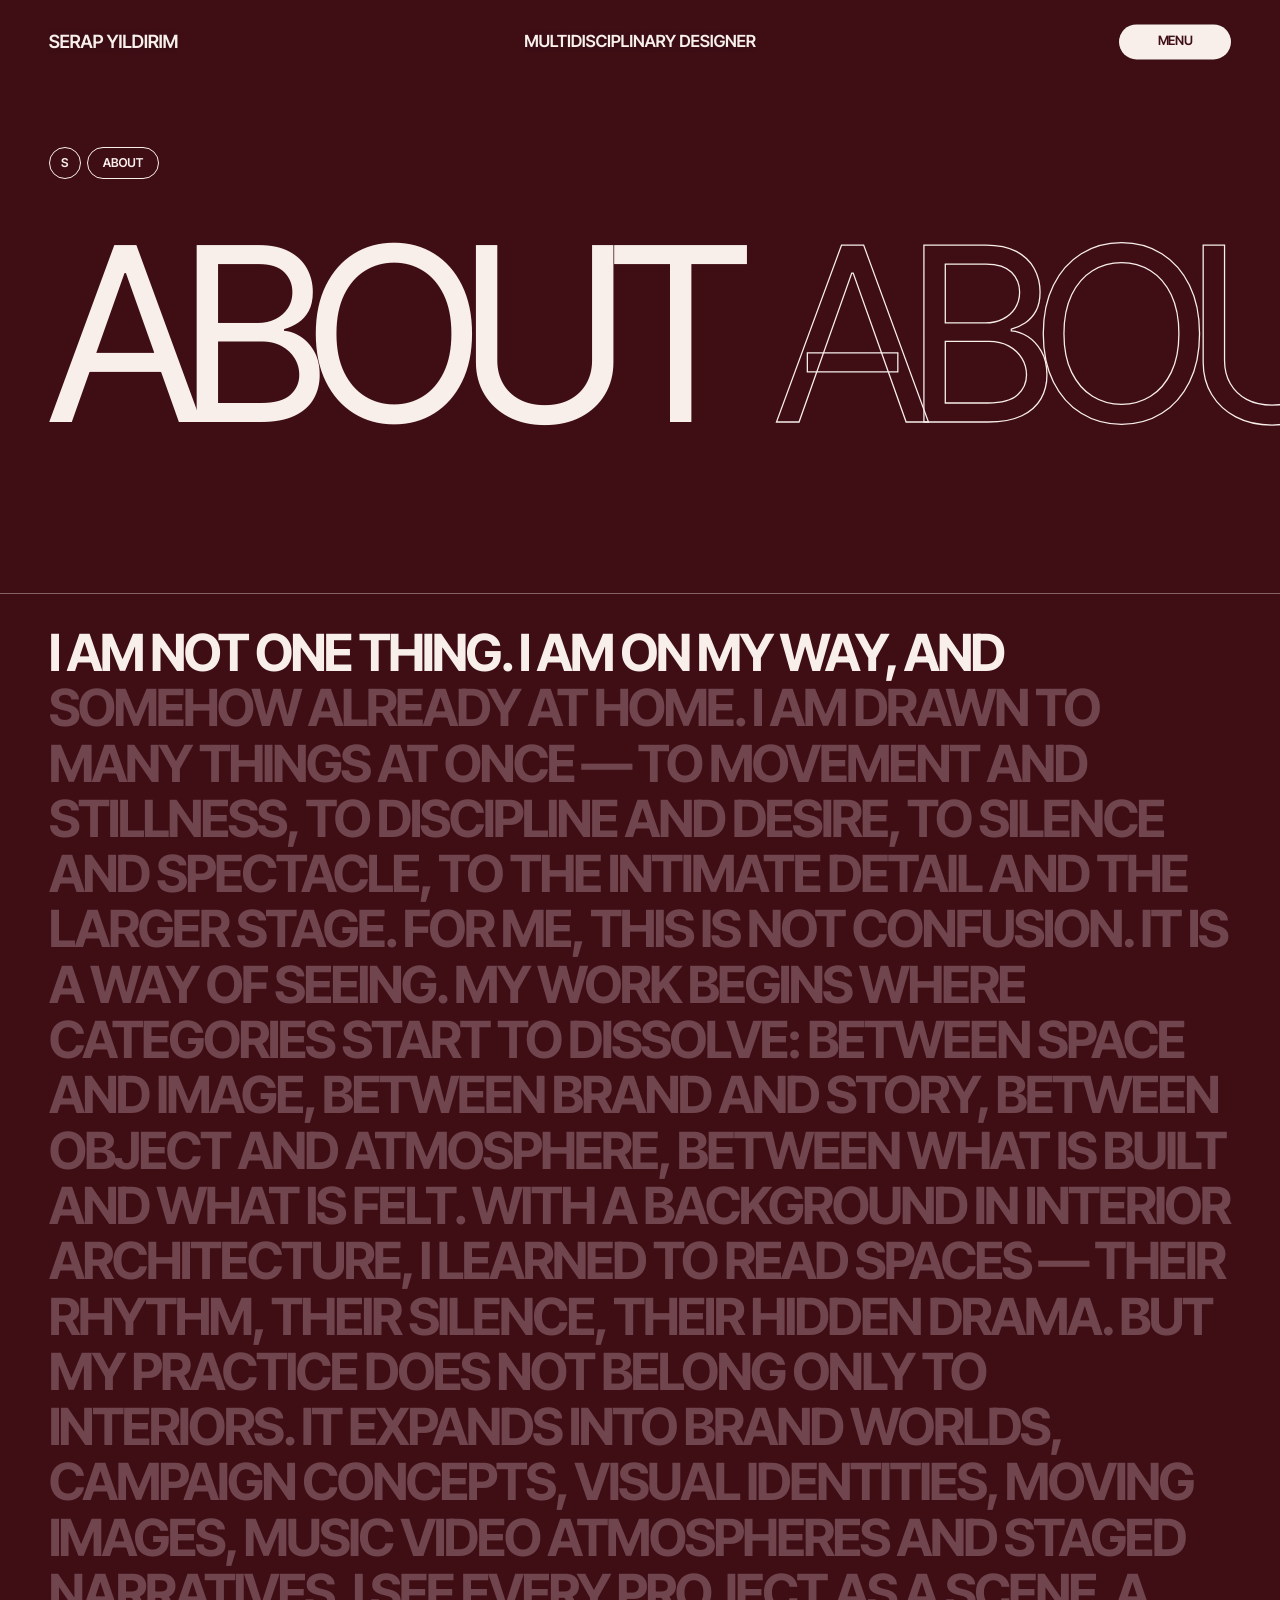
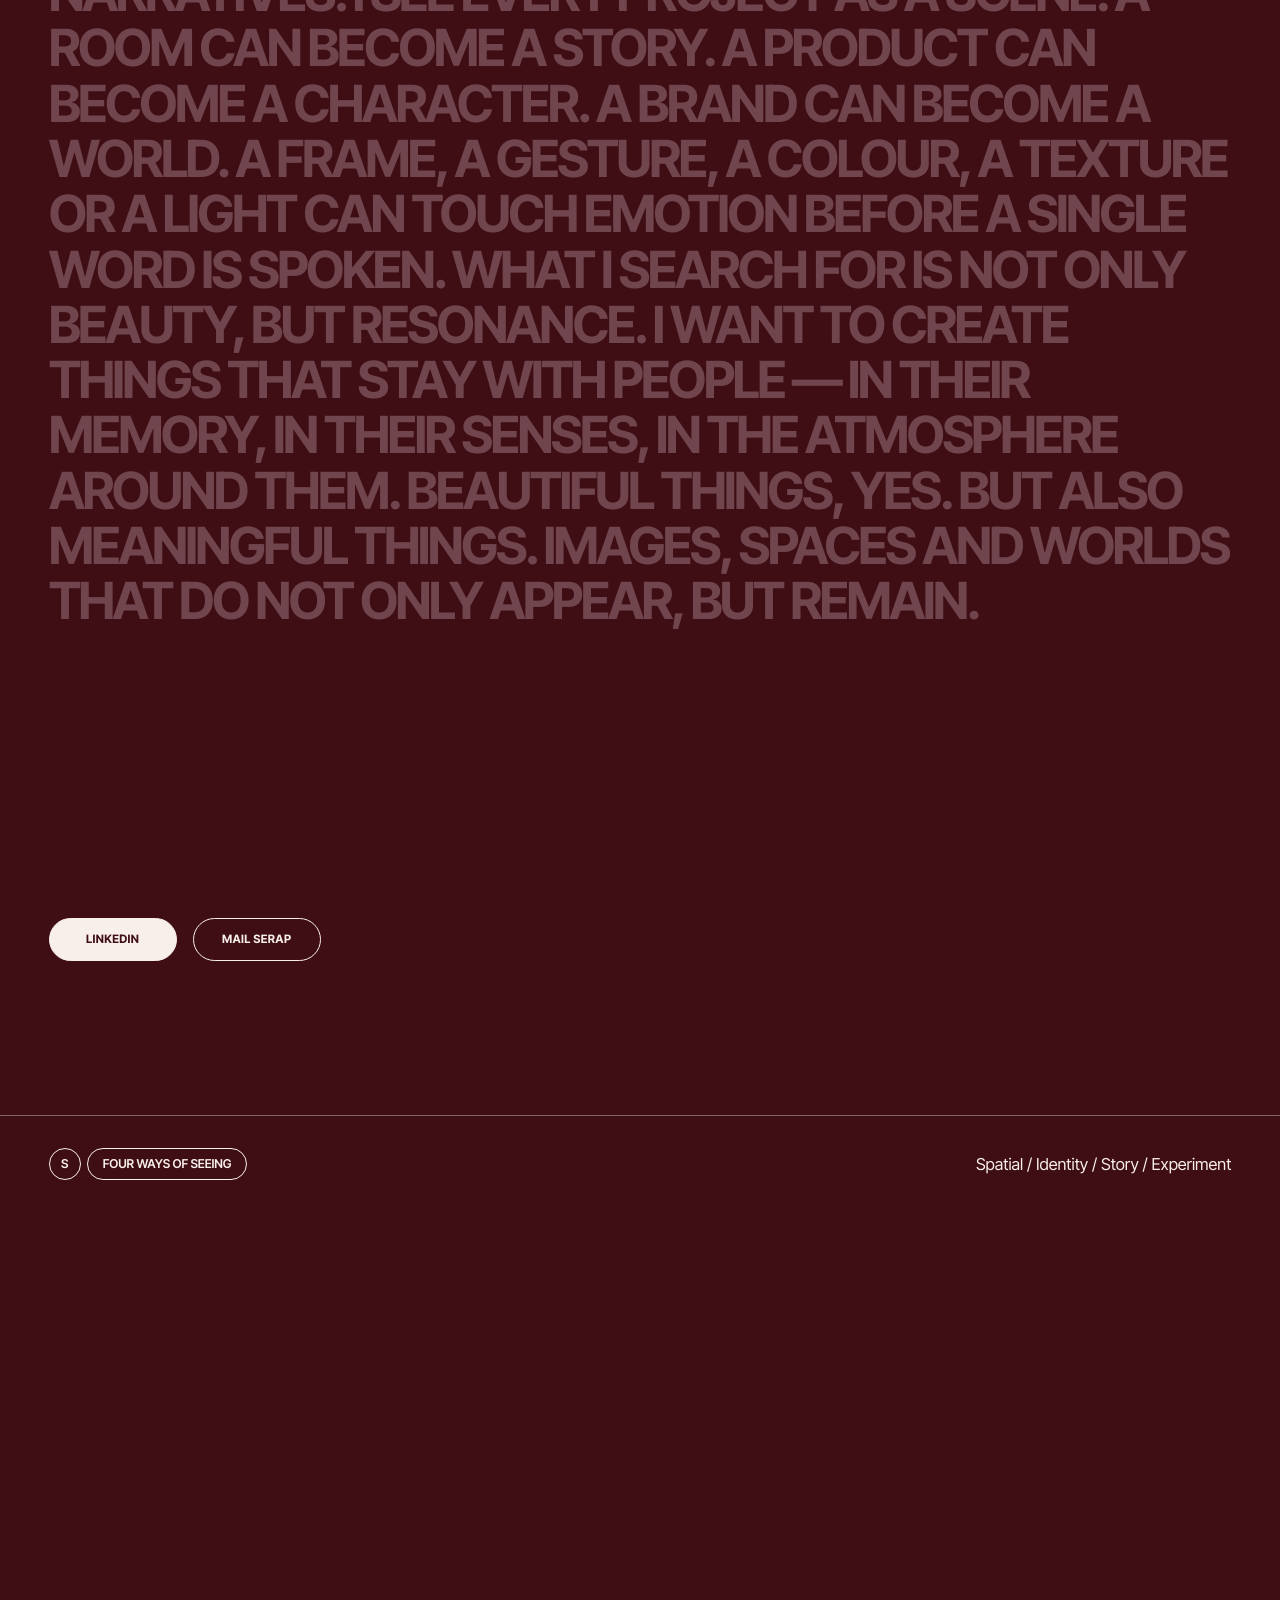
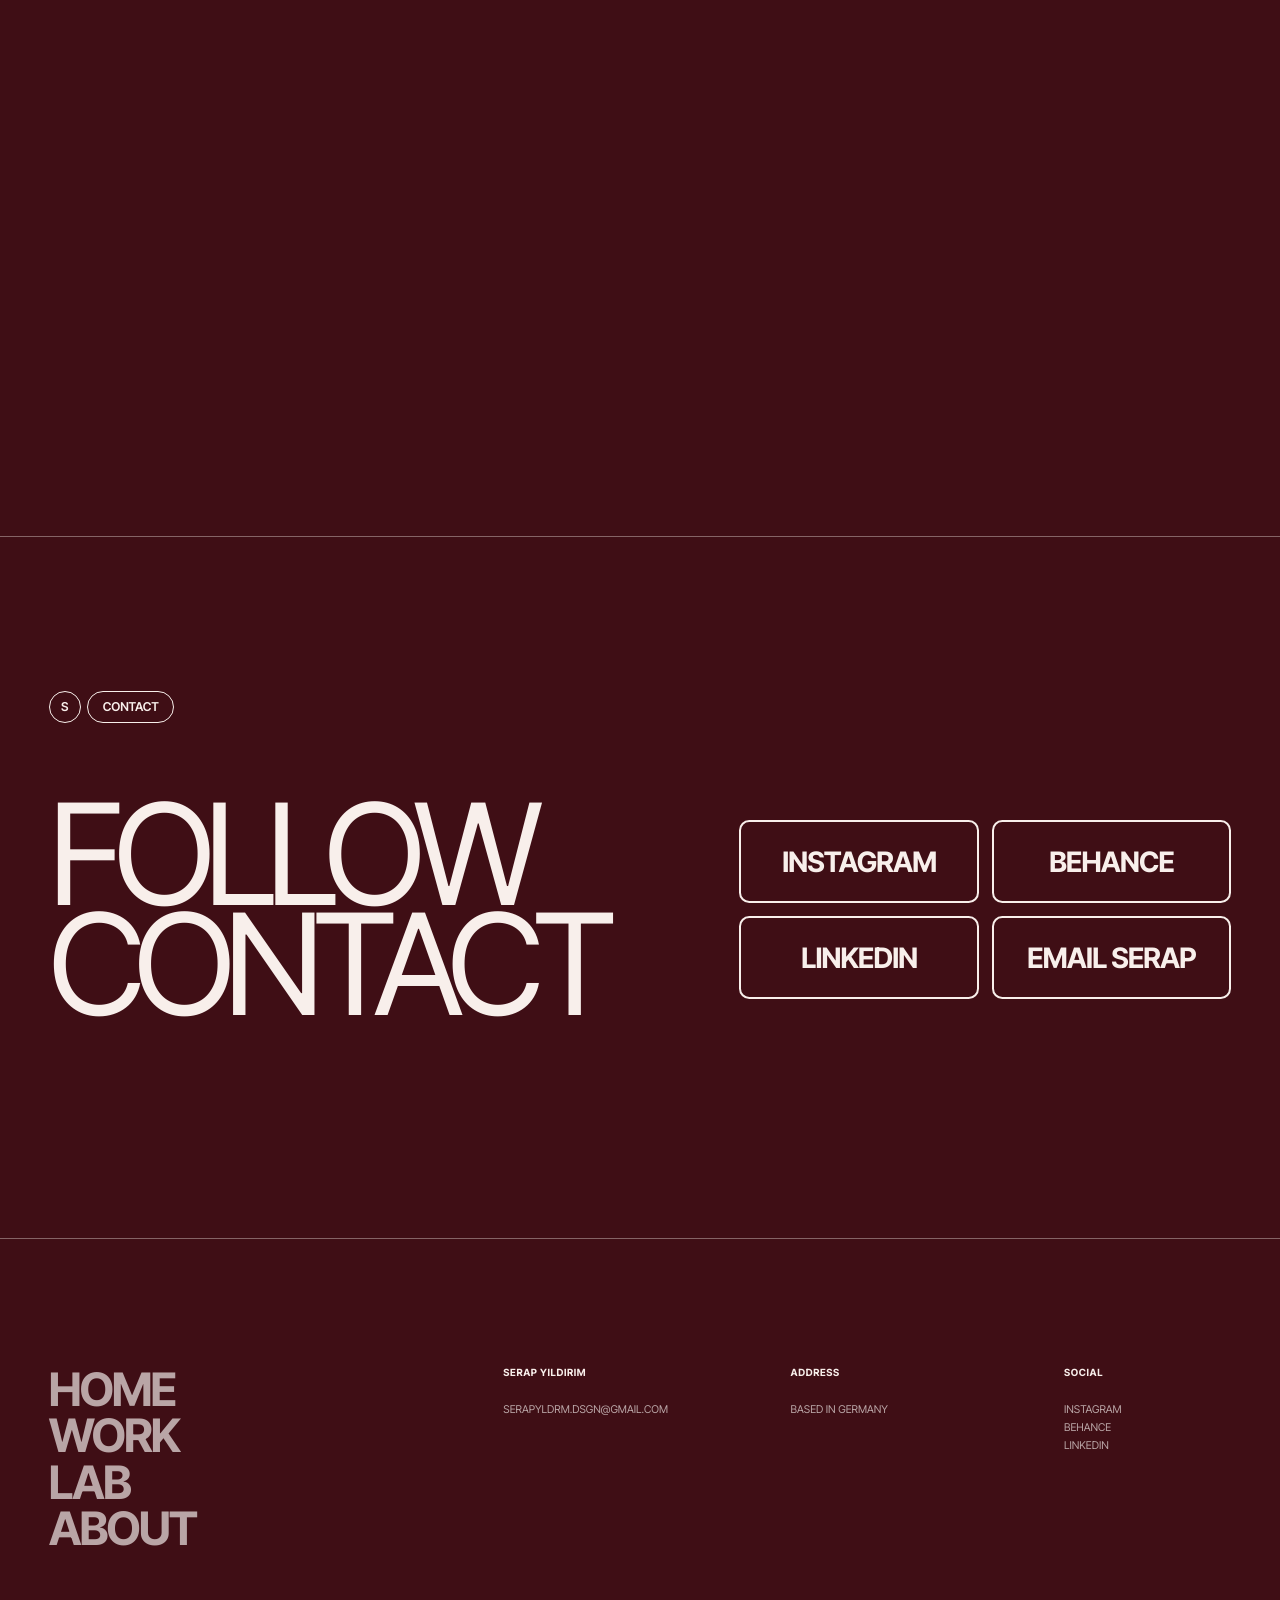
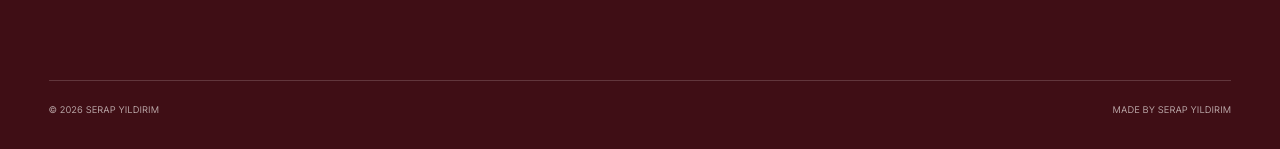
==== about.html @ a611c3fc "Publish the portfolio with the compressed media the live site serves." ====
<!doctype html>
<html lang="en">
<head>
  <meta charset="utf-8">
  <meta name="viewport" content="width=device-width, initial-scale=1">
  <meta name="description" content="About Serap Yıldırım — Multidisciplinary Designer.">
  <title>About — Serap Yıldırım</title>
  <link rel="preload" as="image" href="assets/web/lg/avatar/persona-identity-builder.webp">
  <link rel="icon" href="assets/favicon.svg" type="image/svg+xml">
  <link rel="stylesheet" href="css/style.css">
</head>
<body data-page="about">
  <div id="site-header"></div>
  <div id="site-menu"></div>
  <div id="site-cursor"></div>
  <div class="page-transition" id="page-transition" aria-hidden="true"></div>

  <main>
    <header class="page-hero page-hero--about">
      <span class="section-badge"><span class="section-badge__mark">S</span><span>About</span></span>
      <h1 class="page-hero__repeat" aria-label="About">
        <span>About</span><span class="type-outline">About</span><span>About</span>
      </h1>
    </header>

    <section class="about-manifesto section-pad">
      <p class="about-manifesto__text" id="extended-about"></p>
      <div class="about-signature" id="about-signature" role="img" aria-label="Signature of Serap Yıldırım">
        <span class="about-signature__ink"></span>
      </div>
      <div class="about-actions">
        <a class="pill-button pill-button--light" href="https://www.linkedin.com/in/serap-y%C4%B1ld%C4%B1r%C4%B1m-4709288a/" target="_blank" rel="noopener noreferrer">LinkedIn</a>
        <a class="pill-button" href="mailto:serapyldrm.dsgn@gmail.com">Mail Serap</a>
      </div>
    </section>

    <section class="avatar-collage section-pad" id="avatar-grid" aria-label="Serap's creative personas">
      <div class="section-topline">
        <span class="section-badge"><span class="section-badge__mark">S</span><span>Four Ways of Seeing</span></span>
        <span>Spatial / Identity / Story / Experiment</span>
      </div>
      <div class="avatar-collage__stage" id="avatar-collage"></div>
    </section>

    <section class="about-social-contact section-pad reveal-section" aria-labelledby="about-contact-title">
      <div class="section-topline">
        <span class="section-badge"><span class="section-badge__mark">S</span><span>Contact</span></span>
      </div>
      <div class="contact-composition">
        <h2 id="about-contact-title"><span>Follow</span><span>Contact</span></h2>
        <nav class="contact-links" aria-label="Serap Yıldırım social and contact links">
          <a href="https://www.instagram.com/serapyildiriminteriors?igsh=MTVwNHU1c2MxNThtdg==" target="_blank" rel="noopener noreferrer">Instagram</a>
          <a href="https://www.behance.net/serapyldrmfc6f" target="_blank" rel="noopener noreferrer">Behance</a>
          <a href="https://www.linkedin.com/in/serap-y%C4%B1ld%C4%B1r%C4%B1m-4709288a/" target="_blank" rel="noopener noreferrer">LinkedIn</a>
          <a href="mailto:serapyldrm.dsgn@gmail.com">Email Serap</a>
        </nav>
      </div>
    </section>
  </main>

  <div id="site-footer"></div>

  <script src="js/data.js"></script>
  <script src="js/app.js"></script>
</body>
</html>
---- css/style.css ----
@font-face {
  font-family: "Inter Tight";
  src: url("../assets/fonts/InterTight-Regular.ttf") format("truetype");
  font-style: normal;
  font-weight: 400;
  font-display: swap;
}

@font-face {
  font-family: "Inter Tight";
  src: url("../assets/fonts/InterTight-Medium.ttf") format("truetype");
  font-style: normal;
  font-weight: 500;
  font-display: swap;
}

@font-face {
  font-family: "Inter Tight";
  src: url("../assets/fonts/InterTight-SemiBold.ttf") format("truetype");
  font-style: normal;
  font-weight: 600;
  font-display: swap;
}

@font-face {
  font-family: "Inter Tight";
  src: url("../assets/fonts/InterTight-Bold.ttf") format("truetype");
  font-style: normal;
  font-weight: 700;
  font-display: swap;
}

@font-face {
  font-family: "Casko Luxury Demo";
  src: url("../assets/Geçiş ekranı Fonts/CaskoLuxuryDemoRegular-Wp5lE.otf") format("opentype");
  font-style: normal;
  font-weight: 400;
  font-display: block;
}

@font-face {
  font-family: "Divulga Regular";
  src:
    local("Divulga Regular"),
    local("R41 Divulga Regular"),
    local("R41 Divulga");
  font-style: normal;
  font-weight: 400;
  font-display: block;
}

:root {
  --black: #3f0e15;
  --black-soft: #29080e;
  --white: #f8efeb;
  --grey: #b9a5a6;
  --grey-dark: #71454d;
  --line: rgba(248, 239, 235, 0.34);
  --line-soft: rgba(248, 239, 235, 0.18);
  --divider: rgba(248, 239, 235, 0.38);
  --accent: #df907c;
  --pad: clamp(1rem, 3.8vw, 4.5rem);
  --header-h: clamp(4rem, 6.5vw, 6rem);
  --section-space: clamp(6rem, 12vw, 12rem);
  --radius: clamp(0.45rem, 0.8vw, 0.85rem);
  --ease-out: cubic-bezier(0.16, 1, 0.3, 1);
  --ease-cine: cubic-bezier(0.76, 0, 0.24, 1);
  --font: "Inter Tight", "Helvetica Neue", "Arial Nova", Arial, sans-serif;
  --font-fairy: "Casko Luxury Demo", "Palatino Linotype", Palatino, "Times New Roman", serif;
}

*,
*::before,
*::after {
  box-sizing: border-box;
}

html {
  overflow-x: clip;
  background: var(--black);
  scroll-behavior: smooth;
  scrollbar-width: none;
}

body {
  width: 100%;
  min-width: 320px;
  margin: 0;
  overflow-x: clip;
  background: var(--black);
  color: var(--white);
  font-family: var(--font);
  font-size: clamp(0.95rem, 0.85rem + 0.22vw, 1.2rem);
  line-height: 1.35;
  -webkit-font-smoothing: antialiased;
  text-rendering: geometricPrecision;
  scrollbar-width: none;
}

html::-webkit-scrollbar,
body::-webkit-scrollbar {
  width: 0;
  height: 0;
}

body.menu-open,
body.is-transitioning {
  overflow: hidden;
}

body[data-page="lab"] main {
  overflow: visible;
}

@media (pointer: fine) and (min-width: 801px) {
  body,
  a,
  button {
    cursor: none;
  }
}

::selection {
  background: var(--white);
  color: var(--black);
}

a {
  color: inherit;
  text-decoration: none;
}

button,
input,
textarea,
select {
  color: inherit;
  font: inherit;
}

button {
  border: 0;
}

img,
video {
  display: block;
  max-width: 100%;
}

figure,
h1,
h2,
h3,
p {
  margin: 0;
}

ul {
  margin: 0;
  padding: 0;
  list-style: none;
}

.section-pad {
  padding: var(--section-space) var(--pad);
}

main > header,
main > section {
  border-bottom: 1px solid var(--divider);
}

.type-outline {
  color: transparent;
  -webkit-text-stroke: clamp(1.2px, 0.1vw, 2px) var(--white);
}

.site-header {
  position: fixed;
  top: 0;
  left: 0;
  right: 0;
  z-index: 500;
  height: var(--header-h);
  color: var(--white);
  pointer-events: none;
  text-shadow: 0 1px 0.7rem rgba(0, 0, 0, 0.28);
}

.site-header__name,
.site-header__role,
.menu-toggle {
  position: absolute;
  top: 50%;
  transform: translateY(-50%);
  pointer-events: auto;
}

.site-header__name {
  left: var(--pad);
  overflow: hidden;
  font-size: clamp(0.9rem, 0.7rem + 0.55vw, 1.55rem);
  font-weight: 600;
  letter-spacing: -0.02em;
  text-transform: uppercase;
}

.site-header__name span,
.site-header__role span {
  display: inline-block;
  transform: translateY(120%);
  transition: transform 0.9s var(--ease-out);
}

body.is-ready.is-curtain-open .site-header__name span,
body.is-ready.is-curtain-open .site-header__role span {
  transform: translateY(0);
}

.site-header__role {
  left: 50%;
  overflow: hidden;
  transform: translate(-50%, -50%);
  font-size: clamp(0.86rem, 0.66rem + 0.48vw, 1.42rem);
  font-weight: 600;
  letter-spacing: -0.015em;
  text-transform: uppercase;
  white-space: nowrap;
}

.menu-toggle {
  right: var(--pad);
  min-width: 7rem;
  min-height: 2.2rem;
  padding: 0.4rem 1.35rem;
  border-radius: 999px;
  background: var(--white);
  color: var(--black);
  font-size: clamp(0.74rem, 0.66rem + 0.18vw, 0.92rem);
  font-weight: 600;
  letter-spacing: -0.01em;
  line-height: 1;
  box-shadow: 0 0 0 1px rgba(5, 5, 5, 0.08);
  text-shadow: none;
  text-transform: uppercase;
  transition:
    color 0.25s ease,
    background 0.25s ease,
    transform 0.35s var(--ease-out);
}

.menu-toggle:hover {
  transform: translateY(-50%) scale(1.08);
}

.site-menu {
  position: fixed;
  inset: 0;
  z-index: 450;
  display: flex;
  align-items: center;
  justify-content: center;
  overflow: hidden;
  background: var(--black);
  opacity: 0;
  visibility: hidden;
  pointer-events: none;
  transform: translateY(-100%);
  transition:
    transform 0.8s var(--ease-cine),
    opacity 0.45s ease,
    visibility 0.8s;
}

body.menu-open .site-menu {
  opacity: 1;
  visibility: visible;
  pointer-events: auto;
  transform: translateY(0);
}

.site-menu__backdrop {
  position: absolute;
  inset: 0;
  overflow: hidden;
  opacity: 1;
}

.site-menu__backdrop video {
  position: absolute;
  inset: 0;
  width: 100%;
  height: 100%;
  object-fit: cover;
  filter: grayscale(1) contrast(1.18) brightness(0.72);
}

.site-menu__backdrop::after {
  position: absolute;
  inset: 0;
  background: rgba(0, 0, 0, 0.62);
  content: "";
  pointer-events: none;
}

.site-menu__nav {
  position: relative;
  z-index: 1;
  display: flex;
  flex-direction: column;
  align-items: center;
  width: 100%;
  padding: var(--pad);
}

.site-menu__link {
  position: relative;
  display: block;
  width: max-content;
  max-width: calc(100vw - var(--pad) * 2);
  overflow: visible;
  padding: 0.02em 0.08em;
  font-size: clamp(4.4rem, 13vw, 13rem);
  font-weight: 700;
  letter-spacing: -0.075em;
  line-height: 0.92;
  text-align: center;
  text-transform: uppercase;
  white-space: nowrap;
}

.site-menu__link-label {
  position: relative;
  z-index: 1;
  display: block;
  opacity: 0;
  transform: translateY(110%) scale(0.9);
  transition:
    opacity 0.5s ease,
    transform 1s var(--ease-out),
    color 0.25s ease;
}

body.menu-open .site-menu__link-label {
  opacity: 1;
  transform: translateY(0) scale(1);
}

body.menu-open .site-menu__link:nth-child(1) .site-menu__link-label { transition-delay: 0.12s; }
body.menu-open .site-menu__link:nth-child(2) .site-menu__link-label { transition-delay: 0.2s; }
body.menu-open .site-menu__link:nth-child(3) .site-menu__link-label { transition-delay: 0.28s; }
body.menu-open .site-menu__link:nth-child(4) .site-menu__link-label { transition-delay: 0.36s; }

body.menu-open .site-menu__link:hover .site-menu__link-label,
body.menu-open .site-menu__link:focus-visible .site-menu__link-label {
  transform: translateY(0) scale(1.08);
  transition-delay: 0s;
}

.site-menu__link:focus {
  outline: 0;
}

.site-menu__link.is-active .site-menu__word,
.site-menu__link:hover .site-menu__word,
.site-menu__link:focus-visible .site-menu__word {
  color: var(--white);
}

.site-menu__media-label {
  position: relative;
  display: inline-grid;
  overflow: visible;
  place-items: center;
}

.site-menu__word-video {
  position: absolute;
  inset: 0;
  z-index: 1;
  display: none;
  width: 100%;
  height: 100%;
  object-fit: cover;
  pointer-events: none;
}

.site-menu__media-label.is-video-active .site-menu__word-video {
  display: block;
}

.site-menu__word {
  position: relative;
  z-index: 0;
  display: block;
  color: var(--white);
  font-size: 1em;
  font-weight: inherit;
  letter-spacing: inherit;
  line-height: inherit;
}

.site-menu__link.is-video-active .site-menu__word,
.site-menu__media-label.is-video-active .site-menu__word {
  color: transparent;
  -webkit-text-fill-color: transparent;
  opacity: 0;
}

.page-transition {
  position: fixed;
  inset: 0;
  z-index: 1800;
  overflow: hidden;
  visibility: hidden;
  pointer-events: none;
  isolation: isolate;
}

.page-transition.is-visible {
  visibility: visible;
  pointer-events: auto;
}

.page-transition__panel {
  position: absolute;
  top: 0;
  bottom: 0;
  width: calc(50% + 1px);
  overflow: hidden;
  background:
    radial-gradient(circle at 50% 50%, rgba(223, 144, 124, 0.05), transparent 42%),
    #3f0e15;
  box-shadow: inset 0 0 0 1px rgba(248, 239, 235, 0.025);
  transform: translate3d(0, 0, 0);
  transition: transform var(--transition-open-duration, 1000ms) var(--ease-cine);
  will-change: transform;
}

.page-transition__panel::after {
  position: absolute;
  inset: 0;
  background-image:
    repeating-linear-gradient(
      90deg,
      transparent 0,
      transparent 3px,
      rgba(248, 239, 235, 0.012) 4px
    );
  content: "";
  opacity: 0.32;
  pointer-events: none;
}

.page-transition__panel--left {
  left: 0;
  transform: translate3d(-100.2%, 0, 0);
}

.page-transition__panel--right {
  right: 0;
  transform: translate3d(100.2%, 0, 0);
}

.page-transition.is-covered .page-transition__panel {
  transform: translate3d(0, 0, 0);
}

.page-transition.is-preparing .page-transition__panel,
.page-transition.is-preparing .page-transition__word,
.page-transition.is-preparing .page-transition__seam {
  transition: none;
}

.page-transition.is-closing .page-transition__panel {
  transition-duration: var(--transition-close-duration, 650ms);
}

.page-transition__word {
  position: absolute;
  top: 50%;
  z-index: 1;
  display: block;
  height: clamp(1.8rem, 1.725rem + 1.23vw, 3.075rem);
  opacity: 1;
  transform: translateY(-50%);
  transition: opacity 0.25s ease;
}

.page-transition__word--serap {
  right: 0;
}

.page-transition__word--yildirim {
  left: 0;
}

.page-transition__word-mark {
  display: block;
  height: 100%;
  width: auto;
  max-width: none;
  transition: opacity 0.15s ease;
}

.page-transition__word.has-active-video .page-transition__word-mark {
  opacity: 0;
}

.page-transition__word-video {
  position: absolute;
  inset: 0;
  z-index: 1;
  display: block;
  width: 100%;
  height: 100%;
  max-width: none;
  object-fit: cover;
  opacity: 0;
  pointer-events: none;
  transition: opacity 0.15s ease;
}

.page-transition__word-video.is-active {
  opacity: 1;
}

.page-transition.is-covered .page-transition__word {
  opacity: 1;
}

.page-transition__seam {
  position: absolute;
  top: 50%;
  left: 50%;
  z-index: 2;
  width: 1px;
  height: 0;
  background: linear-gradient(transparent, rgba(223, 144, 124, 0.78), transparent);
  opacity: 0;
  transform: translate(-50%, -50%);
  transition:
    height 0.65s var(--ease-out),
    opacity 0.3s ease;
}

.page-transition.is-covered .page-transition__seam {
  height: clamp(3rem, 9vh, 6.5rem);
  opacity: 0.72;
}

body.is-transitioning .site-cursor {
  opacity: 0;
}

.site-cursor {
  position: fixed;
  top: 0;
  left: 0;
  z-index: 1600;
  width: 2.6rem;
  height: 2.6rem;
  pointer-events: none;
  opacity: 0;
  transform: translate3d(-100px, -100px, 0);
  transition:
    width 0.38s var(--ease-out),
    height 0.38s var(--ease-out),
    opacity 0.25s ease;
}

.site-cursor.is-visible {
  opacity: 1;
}

.site-cursor.is-over-advance {
  opacity: 0;
}

.site-cursor__circle {
  position: absolute;
  inset: 0;
  display: grid;
  box-sizing: border-box;
  place-items: center;
  overflow: hidden;
  padding: 0.62rem;
  border: 1px solid rgba(255, 255, 255, 0.85);
  border-radius: 50%;
  background: rgba(63, 14, 21, 0.2);
  transition:
    transform 0.3s var(--ease-out),
    background 0.25s ease,
    border-color 0.25s ease;
}

.site-cursor__text {
  max-width: 2.2rem;
  font-size: 0.48rem;
  font-weight: 700;
  line-height: 1;
  text-align: center;
  text-transform: uppercase;
  white-space: nowrap;
}

.site-cursor.is-hovering {
  width: 4.42rem;
  height: 4.42rem;
}

.site-cursor.is-hovering .site-cursor__circle {
  background: rgba(63, 14, 21, 0.58);
}

.site-cursor.is-hovering.is-project,
.site-cursor.is-project {
  width: 7.85rem;
  height: 7.85rem;
}

.site-cursor.is-project .site-cursor__circle {
  overflow: hidden;
  padding: 0.95rem;
}

.site-cursor.is-project .site-cursor__text {
  box-sizing: border-box;
  display: grid;
  align-content: center;
  justify-items: center;
  width: 4.8rem;
  max-width: 4.8rem;
  overflow: hidden;
  font-size: 0.8rem;
  font-weight: 700;
  letter-spacing: 0.045em;
  line-height: 1.08;
  text-align: center;
  white-space: normal;
}

.site-cursor.is-down .site-cursor__circle {
  transform: scale(0.94);
}

.section-topline {
  display: flex;
  align-items: center;
  justify-content: space-between;
  gap: 1.5rem;
  margin-bottom: clamp(2.8rem, 6vw, 6rem);
}

.section-badge {
  display: inline-flex;
  align-items: center;
  gap: 0.42rem;
  padding: 0;
  border: 0;
  color: var(--white);
  font-size: clamp(0.7rem, 0.62rem + 0.18vw, 0.9rem);
  font-weight: 600;
  letter-spacing: -0.01em;
  text-transform: uppercase;
  white-space: nowrap;
}

.section-badge__mark {
  display: grid;
  place-items: center;
  width: 2rem;
  height: 2rem;
  border: 1px solid currentColor;
  border-radius: 50%;
  line-height: 1;
}

.section-badge > span:not(.section-badge__mark) {
  display: inline-flex;
  min-height: 2rem;
  align-items: center;
  padding: 0.2rem 0.9rem;
  border: 1px solid currentColor;
  border-radius: 999px;
  line-height: 1;
}

.section-badge--light {
  color: var(--white);
}

.text-link {
  display: inline-flex;
  align-items: center;
  gap: 0.85rem;
  font-size: clamp(0.76rem, 0.66rem + 0.25vw, 1rem);
  font-weight: 600;
  letter-spacing: -0.01em;
  text-transform: uppercase;
}

.text-link span {
  transition: transform 0.3s var(--ease-out);
}

.text-link:hover span {
  transform: translateX(0.4rem);
}

.pill-button {
  display: inline-flex;
  align-items: center;
  justify-content: center;
  min-width: 8rem;
  padding: 0.8rem 1.6rem;
  border: 1px solid var(--white);
  border-radius: 999px;
  font-size: 0.72rem;
  font-weight: 700;
  letter-spacing: 0.03em;
  text-transform: uppercase;
  transition:
    color 0.3s ease,
    background 0.3s ease,
    transform 0.3s var(--ease-out);
}

.pill-button--light,
.pill-button:hover {
  background: var(--white);
  color: var(--black);
}

.pill-button:hover {
  transform: scale(1.04);
}

.reveal-section {
  opacity: 0;
  transform: translateY(4rem);
  transition:
    opacity 1.1s var(--ease-out),
    transform 1.1s var(--ease-out);
}

.reveal-section.is-visible {
  opacity: 1;
  transform: translateY(0);
}

/* Home intro */

.home-intro {
  position: relative;
  width: 100vw;
  min-height: 100svh;
  overflow: hidden;
  background: var(--black);
}

.home-intro__video {
  position: absolute;
  inset: 0;
  width: 100%;
  height: 100%;
  object-fit: cover;
  background: var(--black);
  opacity: 0;
  filter: saturate(0.9) contrast(1.05);
  transform: scale(1.02);
  transition:
    opacity 0.6s ease,
    transform 2.4s var(--ease-out);
}

.home-intro__video.is-playing {
  opacity: 1;
  transform: scale(1);
}

/* Home about */

.home-about {
  min-height: 90svh;
  border-bottom-color: var(--divider);
}

.home-about__copy {
  width: 100%;
  max-width: none;
  margin-bottom: clamp(2.5rem, 5vw, 5rem);
}

.home-about__copy p {
  width: 100%;
  max-width: none;
  font-size: clamp(2.3rem, 4.85vw, 6rem);
  font-weight: 600;
  letter-spacing: -0.055em;
  line-height: 0.98;
  text-transform: uppercase;
}

.home-about__copy p + p {
  margin-top: 0.7em;
}

.home-about__copy p:not(:first-child) {
  color: var(--grey);
}

/* Home work */

.home-work {
  overflow: hidden;
  border-bottom-color: var(--divider);
}

.display-marquee {
  width: calc(100% + var(--pad) * 2);
  margin-right: calc(var(--pad) * -1);
  margin-bottom: clamp(2.5rem, 5vw, 5rem);
  margin-left: calc(var(--pad) * -1);
  overflow: hidden;
}

.display-marquee__track {
  display: flex;
  width: max-content;
  animation: marquee 24s linear infinite;
  animation-play-state: paused;
}

.home-work.is-in-view .display-marquee__track {
  animation-play-state: running;
}

.display-marquee__track span {
  padding-right: 0.2em;
  font-size: clamp(9rem, 20vw, 24rem);
  font-weight: 400;
  letter-spacing: -0.065em;
  line-height: 0.78;
}

.display-marquee__outline {
  color: transparent;
  -webkit-text-stroke: clamp(1.4px, 0.12vw, 2.5px) var(--white);
}

@keyframes marquee {
  to { transform: translateX(-33.333%); }
}

.project-carousel {
  --project-gap: clamp(1rem, 2vw, 2.3rem);
  display: flex;
  gap: var(--project-gap);
  overflow-x: auto;
  overscroll-behavior-inline: contain;
  padding: 0 0 1rem;
  scrollbar-width: none;
  scroll-snap-type: x mandatory;
  user-select: none;
  touch-action: pan-x pan-y;
}

.project-carousel.is-dragging {
  scroll-snap-type: none;
  cursor: grabbing;
}

.project-carousel.is-dragging .project-card__link {
  pointer-events: none;
}

.project-carousel.is-dragging {
  scroll-snap-type: none;
}

.project-carousel::after {
  content: "";
  flex: 0 0 40%;
}

.project-carousel::-webkit-scrollbar {
  display: none;
}

.project-card {
  position: relative;
  min-width: 0;
  flex: 0 0 60%;
  scroll-snap-align: start;
}

.project-card:nth-child(3n + 2) {
  flex-basis: 60%;
}

.project-card__link {
  display: block;
}

.project-card__media {
  position: relative;
  aspect-ratio: 16 / 10;
  overflow: hidden;
  border-radius: var(--radius);
  background: var(--black-soft);
  perspective: 800px;
}

.project-card:nth-child(3n + 2) .project-card__media {
  aspect-ratio: 16 / 10;
}

.project-card__media img {
  position: absolute;
  inset: 0;
  width: 100%;
  height: 100%;
  object-fit: cover;
  opacity: 0;
  -webkit-user-drag: none;
  transition: opacity 0.55s ease;
}

@media (hover: hover) and (pointer: fine) {
  .project-carousel {
    cursor: grab;
    touch-action: none;
  }

  .project-carousel.is-dragging {
    cursor: grabbing;
  }
}

.project-card__media img.is-front {
  z-index: 1;
  opacity: 1;
}

.project-card.is-playing .project-card__media img.is-front {
  animation: cinematic-drift 8s linear infinite alternate;
}

.project-card__advance {
  position: absolute;
  top: 0;
  left: 0;
  z-index: 4;
  width: 100%;
  aspect-ratio: 16 / 10;
  overflow: hidden;
  padding: 0;
  background: transparent;
  pointer-events: none;
}

.project-card__advance span {
  position: absolute;
  top: var(--arrow-y, 50%);
  left: var(--arrow-x, 50%);
  display: grid;
  width: clamp(3.8rem, 5.8vw, 6.2rem);
  height: clamp(3.8rem, 5.8vw, 6.2rem);
  place-items: center;
  border: 1px solid rgba(248, 239, 235, 0.86);
  border-radius: 50%;
  background: rgba(63, 14, 21, 0.28);
  color: var(--white);
  font-size: clamp(1.2rem, 1.8vw, 2rem);
  opacity: 0;
  transform: translate(-50%, -50%) scale(0.72);
  transition:
    opacity 0.25s ease,
    transform 0.45s var(--ease-out);
}

.project-card.is-next .project-card__advance {
  pointer-events: auto;
}

.project-card.is-next .project-card__advance:hover span,
.project-card.is-next .project-card__advance:focus-visible span {
  opacity: 1;
  transform: translate(-50%, -50%) scale(1);
  backdrop-filter: blur(7px);
}

.project-card.is-playing .project-card__media::after {
  position: absolute;
  inset: 0;
  z-index: 1;
  background: linear-gradient(to top, rgba(0, 0, 0, 0.45), transparent 30%);
  content: "";
  pointer-events: none;
}

.project-card.is-playing .project-card__media img {
  animation: none;
}

.project-card.is-playing .project-card__media img.is-front {
  animation: cinematic-drift 8s linear infinite alternate;
}

.project-card__play-state {
  position: absolute;
  bottom: 0.9rem;
  left: 0.9rem;
  z-index: 2;
  display: inline-flex;
  align-items: center;
  gap: 0.45rem;
  color: var(--white);
  font-size: 0.58rem;
  font-weight: 600;
  letter-spacing: 0.06em;
  opacity: 0;
  text-transform: uppercase;
  transform: translateY(0.4rem);
  transition:
    opacity 0.35s ease,
    transform 0.55s var(--ease-out);
}

.project-card__play-state i {
  width: 0.45rem;
  height: 0.45rem;
  border-radius: 50%;
  background: currentColor;
}

.project-card.is-playing .project-card__play-state {
  opacity: 1;
  transform: translateY(0);
}

.project-card.is-playing .project-card__play-state i {
  animation: frame-pulse 1.3s ease-in-out infinite;
}

.project-card__progress {
  position: absolute;
  right: 0;
  bottom: 0;
  left: 0;
  z-index: 2;
  height: 2px;
  overflow: hidden;
  background: rgba(255, 255, 255, 0.24);
  opacity: 0;
  transition: opacity 0.35s ease;
}

.project-card__progress::after {
  display: block;
  width: var(--frame-progress, 0%);
  height: 100%;
  background: var(--white);
  content: "";
  transition: width 0.55s var(--ease-out);
}

.project-card.is-playing .project-card__progress {
  opacity: 1;
}

@keyframes cinematic-drift {
  from { transform: scale(1.02); }
  to { transform: scale(1.08); }
}

@keyframes frame-pulse {
  50% { opacity: 0.2; }
}

.project-card__media-count {
  position: absolute;
  z-index: 2;
  top: 1rem;
  right: 1rem;
  padding: 0.35rem 0.6rem;
  border: 1px solid rgba(255, 255, 255, 0.5);
  border-radius: 999px;
  background: rgba(63, 14, 21, 0.42);
  font-size: 0.58rem;
  letter-spacing: 0.1em;
  text-transform: uppercase;
}

.project-card__placeholder,
.work-project__placeholder,
.project-hero__placeholder {
  display: grid;
  width: 100%;
  height: 100%;
  place-items: center;
  border: 1px solid var(--line-soft);
  background:
    repeating-linear-gradient(
      -45deg,
      var(--black-soft),
      var(--black-soft) 10px,
      #531923 10px,
      #531923 20px
    );
  color: var(--grey);
  font-size: 0.68rem;
  letter-spacing: 0.12em;
  text-align: center;
  text-transform: uppercase;
}

.project-card__footer {
  display: grid;
  grid-template-columns: 1fr auto;
  gap: 1rem;
  padding-top: 1rem;
}

.project-card__client,
.project-card__year {
  font-size: 0.67rem;
  font-weight: 700;
  letter-spacing: 0.05em;
  text-transform: uppercase;
}

.project-card__title {
  margin-top: 0.25rem;
  color: var(--grey);
  font-size: 0.82rem;
  text-transform: uppercase;
}

.carousel-controls {
  display: flex;
  align-items: center;
  justify-content: flex-end;
  gap: 0.75rem;
  margin-top: 2rem;
}

.round-control {
  display: grid;
  width: 2.7rem;
  height: 2.7rem;
  place-items: center;
  border: 1px solid var(--line);
  border-radius: 50%;
  background: transparent;
  transition:
    color 0.25s ease,
    background 0.25s ease,
    transform 0.25s var(--ease-out);
}

.round-control:hover {
  background: var(--white);
  color: var(--black);
  transform: scale(1.08);
}

.carousel-count {
  min-width: 4.7rem;
  font-size: 0.62rem;
  letter-spacing: 0.08em;
  text-align: center;
}

/* Home lab */

.home-lab {
  overflow: hidden;
  border-bottom-color: var(--divider);
}

.lab-statement {
  display: flex;
  flex-direction: column;
  gap: 0.02em;
  font-size: clamp(5rem, 15.5vw, 17rem);
  font-weight: 400;
  letter-spacing: -0.085em;
  line-height: 0.75;
  text-transform: uppercase;
}

.lab-statement__row {
  display: flex;
  align-items: center;
  gap: 0.08em;
  white-space: nowrap;
}

.lab-statement__row--offset {
  justify-content: flex-end;
}

.lab-inline-media {
  position: relative;
  width: 1.4em;
  height: 0.68em;
  flex: 0 0 auto;
  overflow: hidden;
  border-radius: 0.08em;
  background: var(--black-soft);
}

.lab-inline-media--wide {
  width: 2.2em;
}

.lab-inline-media--small {
  width: 0.9em;
}

.lab-inline-media img,
.lab-inline-media video {
  width: 100%;
  height: 100%;
  object-fit: cover;
}

.home-lab__note {
  max-width: 38rem;
  margin: clamp(3rem, 6vw, 6rem) 0 0 auto;
  color: var(--grey);
  font-size: clamp(1rem, 1.1vw, 1.3rem);
}

/* Home contact */

.home-contact {
  border-bottom-color: var(--divider);
}

.contact-composition {
  display: grid;
  grid-template-columns: 1.1fr 0.9fr;
  gap: clamp(2rem, 7vw, 8rem);
  align-items: center;
}

.contact-composition h2 {
  font-size: clamp(4.7rem, 11vw, 12rem);
  font-weight: 400;
  letter-spacing: -0.075em;
  line-height: 0.78;
  text-transform: uppercase;
}

.contact-composition h2 span {
  display: block;
}

.contact-links {
  display: grid;
  grid-template-columns: 1fr 1fr;
  gap: 0.8rem;
}

.contact-links a {
  display: grid;
  min-height: 5.2rem;
  place-items: center;
  border: 2px solid var(--white);
  border-radius: var(--radius);
  font-size: clamp(1.05rem, 2.2vw, 2.4rem);
  font-weight: 700;
  letter-spacing: -0.03em;
  text-align: center;
  text-transform: uppercase;
  transition:
    color 0.3s ease,
    background 0.3s ease,
    transform 0.3s var(--ease-out);
}

.contact-links a:hover {
  background: var(--white);
  color: var(--black);
  transform: translateY(-0.25rem);
}

/* Footer */

.site-footer {
  position: relative;
  z-index: 5;
  padding: clamp(5rem, 10vw, 10rem) var(--pad) 2rem;
  background: var(--black);
}

.site-footer::before {
  display: none;
}

.site-footer__grid {
  display: grid;
  grid-template-columns: 1.4fr 0.8fr 0.75fr 0.6fr;
  gap: clamp(2rem, 5vw, 6rem);
  align-items: start;
}

.site-footer__nav {
  display: flex;
  flex-direction: column;
  align-items: flex-start;
}

.site-footer__nav a {
  color: var(--grey);
  font-size: clamp(2rem, 3.6vw, 4.2rem);
  font-weight: 700;
  letter-spacing: -0.045em;
  line-height: 1;
  text-transform: uppercase;
  transition: color 0.25s ease;
}

.site-footer__nav a:hover {
  color: var(--white);
}

.footer-column h3 {
  margin-bottom: 1.25rem;
  font-size: 0.62rem;
  letter-spacing: 0.06em;
  text-transform: uppercase;
}

.footer-column p,
.footer-column a {
  display: block;
  color: var(--grey);
  font-size: 0.67rem;
  line-height: 1.7;
  text-transform: uppercase;
}

.footer-column a:hover {
  color: var(--white);
}

.site-footer__bottom {
  display: flex;
  justify-content: space-between;
  gap: 1.5rem;
  margin-top: clamp(5rem, 10vw, 11rem);
  padding-top: 1.5rem;
  border-top: 1px solid var(--line-soft);
  color: var(--grey);
  font-size: 0.58rem;
  letter-spacing: 0.06em;
  text-transform: uppercase;
}

/* Shared page hero */

.page-hero {
  position: relative;
  min-height: 66svh;
  padding: calc(var(--header-h) + clamp(2rem, 5vw, 5rem)) var(--pad) 4rem;
  overflow: hidden;
}

.page-hero .section-badge {
  margin-bottom: clamp(2.5rem, 5vw, 5rem);
}

.page-hero__repeat {
  display: flex;
  width: max-content;
  font-size: clamp(6rem, 19vw, 22rem);
  font-weight: 400;
  letter-spacing: -0.085em;
  line-height: 0.75;
  text-transform: uppercase;
  animation: page-title-drift 26s linear infinite;
}

.page-hero__repeat span {
  padding-right: 0.18em;
}

@keyframes page-title-drift {
  to { transform: translateX(-25%); }
}

.page-hero__meta {
  display: flex;
  justify-content: space-between;
  gap: 2rem;
  margin-top: clamp(2rem, 5vw, 5rem);
  font-size: 0.68rem;
  letter-spacing: 0.05em;
  text-transform: uppercase;
}

/* Work page */

.work-index {
  padding: 0 var(--pad) var(--section-space);
}

.work-project {
  padding: clamp(3rem, 7vw, 7rem) 0;
  border-top: 0;
  content-visibility: auto;
  contain: layout paint style;
  contain-intrinsic-size: auto 1050px;
}

.work-project + .work-project {
  border-top: 1px solid var(--divider);
}

.work-project__header {
  display: grid;
  grid-template-columns: 0.15fr 1.1fr 0.75fr auto;
  gap: 1.5rem;
  align-items: baseline;
  margin-bottom: clamp(2rem, 4vw, 4rem);
}

.work-project__number,
.work-project__discipline,
.work-project__year {
  color: var(--grey);
  font-size: 0.64rem;
  letter-spacing: 0.08em;
  text-transform: uppercase;
}

.work-project__title {
  font-size: clamp(2.6rem, 5.8vw, 7rem);
  font-weight: 400;
  letter-spacing: -0.06em;
  line-height: 0.9;
  text-transform: uppercase;
}

.work-project__lead {
  position: relative;
  aspect-ratio: 16 / 8.5;
  overflow: hidden;
  border-radius: var(--radius);
  background: var(--black-soft);
}

.work-project__lead img {
  width: 100%;
  height: 100%;
  object-fit: cover;
  opacity: 1;
  transition:
    opacity 0.24s ease,
    transform 1.2s var(--ease-out);
}

.work-project__lead img.is-swapping {
  opacity: 0;
}

.work-project__lead:hover img {
  transform: none;
}

.work-project__open {
  position: absolute;
  right: 1rem;
  bottom: 1rem;
  display: grid;
  width: 3rem;
  height: 3rem;
  place-items: center;
  border-radius: 50%;
  background: var(--white);
  color: var(--black);
  transition: transform 0.3s var(--ease-out);
}

.work-project__lead:hover .work-project__open {
  transform: rotate(-45deg) scale(1.08);
}

.work-project__rail {
  display: flex;
  gap: clamp(0.6rem, 1vw, 1rem);
  margin-top: clamp(0.8rem, 1.4vw, 1.5rem);
  padding-bottom: 0.5rem;
  overflow-x: auto;
  scrollbar-color: var(--grey-dark) transparent;
  scrollbar-width: thin;
  scroll-snap-type: x proximity;
  contain: layout paint style;
}

.work-project__thumb {
  position: relative;
  width: clamp(10rem, 18vw, 21rem);
  aspect-ratio: 4 / 3;
  flex: 0 0 auto;
  overflow: hidden;
  padding: 0;
  border: 1px solid transparent;
  border-radius: calc(var(--radius) * 0.75);
  background: var(--black-soft);
  color: var(--white);
  scroll-snap-align: start;
  transition:
    border-color 0.3s ease,
    opacity 0.3s ease;
}

.work-project__thumb.is-active {
  border-color: var(--white);
}

.work-project__thumb:not(.is-active) {
  opacity: 0.72;
}

.work-project__thumb:focus-visible {
  outline: 1px solid var(--white);
  outline-offset: 0.2rem;
}

.work-project__thumb img {
  width: 100%;
  height: 100%;
  object-fit: cover;
  pointer-events: none;
  transform: none;
}

.work-project__thumb:hover,
.work-project__thumb:focus-visible {
  opacity: 1;
}

.work-project__thumb:hover img,
.work-project__thumb:focus img {
  position: static;
  inset: auto;
  width: 100%;
  height: 100%;
  transform: none;
}

.work-project__thumb span {
  position: absolute;
  right: 0.65rem;
  bottom: 0.5rem;
  padding: 0.22rem 0.42rem;
  border-radius: 999px;
  background: rgba(63, 14, 21, 0.72);
  font-size: 0.5rem;
  letter-spacing: 0.08em;
}

/* Lab page */

.lab-index {
  position: relative;
  display: grid;
  grid-template-columns: min(46vw, 760px) minmax(0, 1fr);
  gap: clamp(2rem, 5vw, 6rem);
  align-items: start;
  min-height: 100svh;
  overflow: visible;
  padding: 8vh var(--pad) clamp(5.5rem, 10vw, 8.5rem);
}

.lab-index__media-col {
  position: sticky;
  top: calc(var(--header-h) + 1.2rem);
  z-index: 2;
  align-self: start;
  width: 100%;
  height: calc(100svh - var(--header-h) - 2.4rem);
  pointer-events: none;
}

.lab-index__media {
  position: relative;
  width: 100%;
  height: 100%;
  overflow: hidden;
  border-radius: var(--radius);
  background: var(--black-soft);
  pointer-events: none;
}

.lab-index__media > img,
.lab-index__media > video,
.lab-index__media > .lab-media-sequence {
  position: absolute;
  inset: 0;
  width: 100%;
  height: 100%;
  object-fit: contain;
  background: var(--black-soft);
  opacity: 0;
  transform: scale(1.14);
  transition:
    opacity 0.45s ease,
    transform 1.2s var(--ease-out);
}

.lab-index__media > img.is-active,
.lab-index__media > video.is-active,
.lab-index__media > .lab-media-sequence.is-active {
  opacity: 1;
  transform: scale(1);
}

.lab-media-sequence {
  isolation: isolate;
}

.lab-media-sequence__frame {
  position: absolute;
  inset: 0;
  z-index: 0;
  width: 100%;
  height: 100%;
  object-fit: contain;
  background: var(--black-soft);
  opacity: 0;
  transform: scale(1.065);
  transition:
    opacity 0.8s ease,
    transform 4.8s cubic-bezier(0.2, 0.6, 0.2, 1);
  will-change: opacity, transform;
}

.lab-media-sequence__frame.is-active {
  z-index: 1;
  opacity: 1;
  transform: scale(1);
}

.lab-index__content {
  position: relative;
  z-index: 1;
  width: auto;
  min-width: 0;
  padding: calc(var(--header-h) + 10vh) 0 50vh;
}

.lab-index__heading {
  margin-bottom: 24vh;
}

.lab-index__heading p {
  max-width: 28rem;
  margin-top: 1.5rem;
  color: var(--grey);
  font-size: 0.85rem;
}

.lab-index__group {
  margin: 4rem 0 1.4rem;
  color: var(--grey);
  font-size: 0.58rem;
  font-weight: 700;
  letter-spacing: 0.12em;
  text-transform: uppercase;
}

.lab-index__item {
  position: relative;
  display: block;
  width: 100%;
  padding: 0;
  background: transparent;
  color: rgba(244, 244, 240, 0.28);
  font-size: clamp(2.2rem, 5.2vw, 7rem);
  font-weight: 700;
  letter-spacing: -0.055em;
  line-height: 1.08;
  text-align: left;
  text-transform: uppercase;
  transition:
    color 0.3s ease,
    transform 0.6s var(--ease-out);
}

.lab-index__item::after {
  content: attr(data-index);
  position: absolute;
  top: 0.7em;
  right: 0;
  font-size: 0.11em;
  letter-spacing: 0.1em;
}

.lab-index__item:hover,
.lab-index__item.is-active {
  color: var(--white);
  transform: translateX(0.04em);
}

/* About page */

.about-manifesto {
  padding-top: 2rem;
}

.about-manifesto__text {
  max-width: 46ch;
  font-size: clamp(1.85rem, 4vw, 5.2rem);
  font-weight: 700;
  letter-spacing: -0.052em;
  line-height: 1.08;
  text-transform: uppercase;
}

.about-manifesto__word {
  color: var(--grey-dark);
  transition: color 0.45s ease;
}

.about-manifesto__word.is-lit {
  color: var(--white);
}

.about-actions {
  display: flex;
  gap: 1rem;
  margin-top: clamp(3rem, 7vw, 7rem);
}

.avatar-collage {
  overflow: hidden;
  padding-top: 2rem;
  padding-bottom: clamp(5rem, 8vw, 8rem);
}

.about-social-contact {
  min-height: 78svh;
}

.avatar-collage__stage {
  display: block;
  width: 100%;
  max-width: 46rem;
  margin: 0 auto;
}

.persona-panel__inner {
  display: flex;
  flex-direction: column;
  align-items: center;
  text-align: center;
}

/* The frame leaves room for the header, the caption and the thumbnails, so all three fit on one screen */
.persona-cinema {
  width: min(100%, 34rem, calc((100svh - var(--header-h) - 15rem) * 0.75));
  margin: 0;
}

.persona-cinema__frame {
  position: relative;
  touch-action: pan-y;
  overflow: hidden;
  aspect-ratio: 3 / 4;
  border-radius: 1.1rem;
  background: #14060a;
  box-shadow: 0 1.6rem 3.4rem rgba(8, 1, 3, 0.38);
  contain: layout paint;
}

.persona-cinema__video {
  position: absolute;
  inset: 0;
  display: block;
  width: 100%;
  height: 100%;
  max-width: none;
  object-fit: cover;
  object-position: center;
  opacity: 1;
  transform: scale(1);
  transition:
    opacity 0.35s ease,
    transform 0.8s var(--ease-out);
}

.persona-panel.is-switching .persona-cinema__video {
  opacity: 0;
  transform: scale(1.025);
}

.persona-cinema__light,
.persona-cinema__grain,
.persona-cinema__progress {
  position: absolute;
  pointer-events: none;
}

.persona-cinema__light {
  inset: 0;
  background:
    radial-gradient(circle at 30% 18%, rgba(255, 236, 210, 0.18), transparent 36%),
    linear-gradient(to top, rgba(18, 3, 6, 0.42), transparent 42%);
}

.persona-panel.is-playing .persona-cinema__light {
  animation: persona-light 7s ease-in-out infinite;
}

.persona-cinema__grain {
  inset: 0;
  opacity: 0.18;
  background-image: radial-gradient(rgba(255, 255, 255, 0.35) 0.6px, transparent 0.7px);
  background-size: 3px 3px;
  mix-blend-mode: overlay;
}

.persona-panel.is-playing .persona-cinema__grain {
  animation: persona-grain 0.9s steps(2) infinite;
}

.persona-cinema__progress {
  right: 0;
  bottom: 0;
  left: 0;
  height: 2px;
  overflow: hidden;
  background: rgba(248, 239, 235, 0.18);
}

.persona-cinema__progress::after {
  display: block;
  width: 100%;
  height: 100%;
  background: var(--white);
  content: "";
  transform: scaleX(var(--persona-progress, 0));
  transform-origin: left center;
  transition: transform 0.12s linear;
}

.persona-panel.is-playing .persona-cinema__progress::after {
  opacity: 1;
}

.persona-panel__copy {
  display: flex;
  flex-direction: column;
  align-items: center;
  width: 100%;
  max-width: 34rem;
  margin-top: 0.9rem;
}

.persona-panel__title {
  margin: 0 0 0.35rem;
  color: #f4e6d4;
  font-family: var(--font-fairy);
  font-size: clamp(1.9rem, 3.2vw, 2.7rem);
  white-space: nowrap;
  font-style: italic;
  font-weight: 500;
  letter-spacing: -0.03em;
  line-height: 1.05;
}

.persona-thumbnails {
  display: flex;
  justify-content: center;
  gap: 0.7rem;
  margin: 1rem 0 0;
}

.persona-thumbnail {
  position: relative;
  width: 3.35rem;
  height: 3.35rem;
  padding: 0;
  overflow: hidden;
  border: 0;
  border-radius: 0.28rem;
  background: var(--black-soft);
}

.persona-thumbnail img {
  width: 100%;
  height: 100%;
  object-fit: cover;
  opacity: 0.72;
}

.persona-thumbnail.is-active img,
.persona-thumbnail:hover img {
  opacity: 1;
}

.persona-thumbnail.is-active::before,
.persona-thumbnail.is-active::after {
  position: absolute;
  width: 0.55rem;
  height: 0.55rem;
  border: 1.5px solid var(--white);
  content: "";
  pointer-events: none;
}

.persona-thumbnail.is-active::before {
  top: 0.18rem;
  left: 0.18rem;
  border-right: 0;
  border-bottom: 0;
}

.persona-thumbnail.is-active::after {
  right: 0.18rem;
  bottom: 0.18rem;
  border-top: 0;
  border-left: 0;
}

.persona-panel__discipline {
  margin: 0;
  color: #c9a3a0;
  font-size: 0.62rem;
  font-weight: 600;
  letter-spacing: 0.14em;
  text-transform: uppercase;
}

.persona-panel__statement {
  max-width: 28rem;
  margin: 0.5rem 0 0;
  color: #f4e6d4;
  font-family: var(--font-fairy);
  font-size: clamp(0.95rem, 1.3vw, 1.15rem);
  font-style: italic;
  font-weight: 500;
  letter-spacing: -0.01em;
  line-height: 1.4;
}

@keyframes persona-light {
  50% { opacity: 0.72; }
}

@keyframes persona-grain {
  50% { transform: translate3d(1px, -1px, 0); }
}

@media (prefers-reduced-motion: reduce) {
  .persona-panel.is-playing .persona-cinema__light,
  .persona-panel.is-playing .persona-cinema__grain {
    animation: none;
  }
}

/* Project detail */

.project-hero {
  position: relative;
  height: 95svh;
  padding: var(--header-h) var(--pad) 0;
  perspective: 900px;
}

.project-hero__frame {
  position: relative;
  width: 100%;
  height: 100%;
  overflow: hidden;
  border-radius: var(--radius);
  background: var(--black-soft);
  opacity: 0;
  transform: scale(0.78) rotateX(3deg) translateY(6%);
  transition:
    opacity 1.6s ease,
    transform 2s var(--ease-out);
}

body.is-ready.is-curtain-open .project-hero__frame {
  opacity: 1;
  transform: scale(1) rotateX(0) translateY(0);
}

.project-hero__frame img {
  width: 100%;
  height: 100%;
  object-fit: cover;
}

.project-hero__overlay {
  position: absolute;
  inset: 0;
  display: flex;
  flex-direction: column;
  justify-content: flex-end;
  padding: clamp(1.2rem, 3vw, 3rem);
  background: linear-gradient(to top, rgba(0, 0, 0, 0.72), transparent 55%);
}

.project-hero__eyebrow {
  margin-bottom: 0.8rem;
  font-size: 0.62rem;
  letter-spacing: 0.1em;
  text-transform: uppercase;
}

.project-hero__title {
  max-width: 11ch;
  font-size: clamp(3rem, 8vw, 9rem);
  font-weight: 400;
  letter-spacing: -0.065em;
  line-height: 0.86;
  text-transform: uppercase;
}

.project-hero__back {
  position: absolute;
  top: calc(var(--header-h) + 1rem);
  left: calc(var(--pad) + 1rem);
  z-index: 2;
  display: inline-flex;
  padding: 0.55rem 0.85rem;
  border-radius: 999px;
  background: rgba(63, 14, 21, 0.64);
  font-size: 0.6rem;
  letter-spacing: 0.07em;
  text-transform: uppercase;
  backdrop-filter: blur(8px);
}

.project-info {
  display: grid;
  grid-template-columns: minmax(12rem, 0.7fr) minmax(0, 1.3fr);
  gap: clamp(3rem, 10vw, 12rem);
  align-items: start;
}

.project-info__meta {
  display: grid;
  grid-template-columns: auto 1fr;
  gap: 0.8rem 2rem;
  font-size: 0.68rem;
  text-transform: uppercase;
}

.project-info__meta dt {
  color: var(--grey);
}

.project-info__meta dd {
  margin: 0;
}

.project-info__copy h1 {
  margin-bottom: 1.6rem;
  font-size: clamp(2.8rem, 5.5vw, 6rem);
  font-weight: 400;
  letter-spacing: -0.055em;
  line-height: 0.9;
  text-transform: uppercase;
}

.project-info__copy p {
  max-width: 43rem;
  color: #eadedb;
  font-size: clamp(1rem, 1.25vw, 1.35rem);
  line-height: 1.55;
  white-space: pre-line;
}

.project-tags {
  display: flex;
  flex-wrap: wrap;
  gap: 0.5rem;
  margin-top: 2rem;
}

.project-tags li {
  padding: 0.35rem 0.65rem;
  border: 1px solid var(--line);
  border-radius: 999px;
  font-size: 0.55rem;
  letter-spacing: 0.06em;
  text-transform: uppercase;
}

.project-gallery {
  --gallery-gap: clamp(0.7rem, 1.3vw, 1.3rem);
  display: flex;
  flex-direction: column;
  gap: var(--gallery-gap);
  padding: 0 var(--pad) var(--section-space);
}

/* Items grow in proportion to their aspect ratio, so every image in a row shares one height. */
.project-gallery__row {
  display: flex;
  gap: var(--gallery-gap);
  width: 100%;
  max-width: calc(90svh * var(--row-ratio) + var(--gallery-gap) * (var(--row-count) - 1));
  margin-inline: auto;
}

.project-gallery__item {
  position: relative;
  flex: var(--ratio) 1 0%;
  min-width: 0;
  overflow: hidden;
  border-radius: var(--radius);
  background: var(--black-soft);
  opacity: 0;
  transform: translateY(4rem);
  transition:
    opacity 1s var(--ease-out),
    transform 1s var(--ease-out);
  transition-delay: calc(var(--i, 0) * 90ms);
}

.project-gallery__item.is-visible {
  opacity: 1;
  transform: translateY(0);
}

.project-gallery__item img {
  width: 100%;
  height: auto;
  aspect-ratio: var(--ratio);
  object-fit: cover;
}

.project-gallery__empty {
  min-height: 55svh;
  border-radius: var(--radius);
}

.related-projects {
  border-top: 0;
}

.related-projects__grid {
  display: grid;
  grid-template-columns: repeat(3, 1fr);
  gap: 1rem;
}

.related-card__media {
  aspect-ratio: 4 / 3;
  overflow: hidden;
  border-radius: var(--radius);
  background: var(--black-soft);
}

.related-card__media img {
  width: 100%;
  height: 100%;
  object-fit: cover;
  transition: transform 0.8s var(--ease-out);
}

.related-card:hover .related-card__media img {
  transform: scale(1.05);
}

.related-card h3 {
  margin-top: 0.8rem;
  font-size: 0.75rem;
  text-transform: uppercase;
}

.related-card p {
  margin-top: 0.2rem;
  color: var(--grey);
  font-size: 0.66rem;
  text-transform: uppercase;
}

/* Project signatures: each project keeps the shared layout and adds one gesture of its own */

@property --cut-scale {
  syntax: "<percentage>";
  inherits: false;
  initial-value: 0%;
}

@property --cut-solid {
  syntax: "<number>";
  inherits: false;
  initial-value: 0;
}

body[data-page="project"] {
  transition: background-color 1.2s ease;
}

body.is-toned[data-tone="matisse"] {
  --grey: #ecc8c1;
  --black-soft: #6f0d20;
  --divider: rgba(248, 239, 235, 0.3);
  background-color: #8a1128;
}

body.is-toned[data-tone="charcoal"] {
  --grey: #aba597;
  --grey-dark: #5c5951;
  --black-soft: #151514;
  --line: rgba(244, 240, 232, 0.3);
  --line-soft: rgba(244, 240, 232, 0.16);
  --divider: rgba(244, 240, 232, 0.22);
  background-color: #1e1e1c;
}

.project-signature > section {
  border-bottom: 1px solid var(--divider);
}

.project-signature .section-topline > span:last-child:not(.section-badge) {
  color: var(--grey);
  font-size: 0.64rem;
  letter-spacing: 0.08em;
  text-transform: uppercase;
}

.project-gallery__chapter {
  display: flex;
  align-items: baseline;
  gap: 1.2rem;
  margin-top: clamp(3rem, 7vw, 7rem);
  padding-bottom: clamp(0.8rem, 1.4vw, 1.3rem);
  border-bottom: 1px solid var(--divider);
  font-size: clamp(1.5rem, 2.8vw, 3.2rem);
  font-weight: 400;
  letter-spacing: -0.045em;
  line-height: 0.95;
  text-transform: uppercase;
}

.project-gallery__chapter:first-child {
  margin-top: clamp(2.5rem, 5vw, 5rem);
}

.project-gallery__chapter span {
  color: var(--grey);
  font-size: 0.62rem;
  font-weight: 600;
  letter-spacing: 0.1em;
}

.project-gallery.is-slow .project-gallery__item {
  transform: translateY(2.5rem);
  transition-duration: 1.9s, 2.3s;
  transition-delay: calc(var(--i, 0) * 220ms);
}

.project-gallery.is-slow .project-gallery__item.is-visible {
  transform: translateY(0);
}

.project-gallery__item.is-document {
  overflow: visible;
  border-radius: 0;
  background: transparent;
}

.project-gallery__item.is-document img {
  border-radius: var(--radius);
}

.project-gallery__item.is-document figcaption {
  margin-top: 0.85rem;
  color: var(--grey);
  font-size: 0.62rem;
  letter-spacing: 0.08em;
  text-transform: uppercase;
}

/* Light Paints: photographs open through the hand-cut leaf forms of the set. */
.project-gallery__item.is-cutout {
  background: transparent;
  opacity: 1;
  transform: none;
}

.project-gallery__item.is-cutout img {
  --cut-scale: 30%;
  --cut-solid: 0;
  -webkit-mask-image:
    var(--cut-shape),
    linear-gradient(rgba(0, 0, 0, var(--cut-solid)), rgba(0, 0, 0, var(--cut-solid)));
  mask-image:
    var(--cut-shape),
    linear-gradient(rgba(0, 0, 0, var(--cut-solid)), rgba(0, 0, 0, var(--cut-solid)));
  -webkit-mask-position: center;
  mask-position: center;
  -webkit-mask-repeat: no-repeat;
  mask-repeat: no-repeat;
  -webkit-mask-size: var(--cut-scale) auto, 100% 100%;
  mask-size: var(--cut-scale) auto, 100% 100%;
  transition:
    --cut-scale 1.9s var(--ease-cine),
    --cut-solid 0.8s ease;
  transition-delay: calc(var(--i, 0) * 160ms), calc(1.25s + var(--i, 0) * 160ms);
}

.project-gallery__item.is-cutout.is-visible img {
  --cut-scale: 280%;
  --cut-solid: 1;
}

/* Origami: most frames arrive folded like paper — each fold variant sets which part rests flat
   (--fold-rest), and where the flap hinges (--fold-origin) and starts from (--fold-from). */
.project-gallery__item.is-fold {
  --fold-delay: calc(0.3s + var(--i, 0) * 180ms);
  --fold-time: 1.45s;
  --fold-end: calc(var(--fold-delay) + var(--fold-time));
  overflow: visible;
  background: transparent;
}

.project-gallery__item.is-fold img {
  border-radius: var(--radius);
  clip-path: var(--fold-rest);
}

/* Rest and open shapes must share a type (and point count) or the delayed switch happens instantly. */
.project-gallery__item.is-fold.is-visible img {
  clip-path: var(--fold-open, inset(0));
  transition: clip-path 0s linear var(--fold-end);
}

.project-gallery__folds {
  position: absolute;
  inset: 0;
  pointer-events: none;
  perspective: 2800px;
}

/* A flap starts folded over the rest of the frame (its blank back hidden) and swings open. */
.project-gallery__flap {
  position: absolute;
  inset: var(--fold-inset, 0);
  transform: var(--fold-from);
  transform-origin: var(--fold-origin, 50% 50%);
  transform-style: preserve-3d;
}

.project-gallery__item.is-fold.is-visible .project-gallery__flap {
  visibility: hidden;
  transform: none;
  transition:
    transform var(--fold-time) var(--ease-cine) calc(var(--fold-delay) + var(--s, 0) * 140ms),
    visibility 0s linear var(--fold-end);
}

.project-gallery__flap-face {
  position: absolute;
  inset: 0;
  border-radius: var(--fold-radius, var(--radius));
  background-position: var(--fold-position, 50% 50%);
  background-size: var(--fold-size, 100% 100%);
  -webkit-backface-visibility: hidden;
  backface-visibility: hidden;
}

.project-gallery__flap-face::after {
  content: "";
  position: absolute;
  inset: 0;
  border-radius: inherit;
  background: rgba(20, 0, 5, 0.5);
  transition: opacity var(--fold-time) ease calc(var(--fold-delay) + var(--s, 0) * 140ms);
}

.project-gallery__item.is-fold.is-visible .project-gallery__flap-face::after {
  opacity: 0;
}

.project-gallery__item.fold-down {
  --fold-rest: inset(0 0 50% 0);
  --fold-inset: 50% 0 0 0;
  --fold-origin: 50% 0;
  --fold-from: rotateX(112deg);
  --fold-size: 100% 200%;
  --fold-position: 50% 100%;
  --fold-radius: 0 0 var(--radius) var(--radius);
}

.project-gallery__item.fold-up {
  --fold-rest: inset(50% 0 0 0);
  --fold-inset: 0 0 50% 0;
  --fold-origin: 50% 100%;
  --fold-from: rotateX(-112deg);
  --fold-size: 100% 200%;
  --fold-position: 50% 0;
  --fold-radius: var(--radius) var(--radius) 0 0;
}

.project-gallery__item.fold-book {
  --fold-rest: inset(0 50% 0 0);
  --fold-inset: 0 0 0 50%;
  --fold-origin: 0 50%;
  --fold-from: rotateY(-112deg);
  --fold-size: 200% 100%;
  --fold-position: 100% 50%;
  --fold-radius: 0 var(--radius) var(--radius) 0;
}

.project-gallery__item.fold-book-back {
  --fold-rest: inset(0 0 0 50%);
  --fold-inset: 0 50% 0 0;
  --fold-origin: 100% 50%;
  --fold-from: rotateY(112deg);
  --fold-size: 200% 100%;
  --fold-position: 0 50%;
  --fold-radius: var(--radius) 0 0 var(--radius);
}

/* The lower-right triangle hinges on the diagonal; --fold-axis carries the frame's ratio. */
.project-gallery__item.fold-corner {
  --fold-rest: polygon(0 0, 100% 0, 0 100%, 0 100%);
  --fold-open: polygon(0 0, 100% 0, 100% 100%, 0 100%);
  --fold-from: rotate3d(var(--fold-axis), 1, 0, -118deg);
}

.project-gallery__item.fold-corner .project-gallery__flap-face {
  clip-path: polygon(100% 0, 100% 100%, 0 100%);
}

/* Four pleats open one after another, hinged alternately left and right. */
.project-gallery__item.fold-accordion {
  --fold-rest: inset(0 0 0 100%);
  --fold-end: calc(var(--fold-delay) + var(--fold-time) + 420ms);
  --fold-size: 400% 100%;
  --fold-radius: 0;
}

.project-gallery__item.fold-accordion .project-gallery__flap {
  inset: 0 auto 0 calc(var(--s) * 25%);
  width: 25%;
  --fold-origin: 0 50%;
  --fold-from: rotateY(-100deg);
}

.project-gallery__item.fold-accordion .project-gallery__flap:nth-child(even) {
  --fold-origin: 100% 50%;
  --fold-from: rotateY(100deg);
}

.project-gallery__item.fold-accordion .project-gallery__flap:first-child .project-gallery__flap-face {
  border-radius: var(--radius) 0 0 var(--radius);
}

.project-gallery__item.fold-accordion .project-gallery__flap:last-child .project-gallery__flap-face {
  border-radius: 0 var(--radius) var(--radius) 0;
}

/* French Elegance: plan with the camera of each render */
.viewpoints__layout {
  display: grid;
  grid-template-columns: minmax(0, 1.05fr) minmax(0, 1fr);
  gap: clamp(1.5rem, 4vw, 5rem);
  align-items: start;
}

.viewpoints__sheet {
  padding: clamp(0.8rem, 2.2vw, 2.4rem);
  border-radius: var(--radius);
  background: #e3e3d6;
}

.viewpoints__drawing {
  position: relative;
}

.viewpoints__drawing img,
.viewpoints__drawing svg {
  position: absolute;
  inset: 0;
  width: 100%;
  height: 100%;
}

.viewpoints__drawing img {
  object-fit: contain;
}

.viewpoints__cone {
  cursor: pointer;
}

.viewpoints__fov {
  fill: rgba(63, 14, 21, 0.08);
  stroke: rgba(63, 14, 21, 0.55);
  stroke-dasharray: 18 14;
  stroke-width: 5;
  transition:
    fill 0.4s ease,
    stroke 0.4s ease;
}

.viewpoints__cone.is-active .viewpoints__fov {
  fill: rgba(223, 144, 124, 0.55);
  stroke: #3f0e15;
  stroke-dasharray: none;
}

.viewpoints__eye {
  fill: #3f0e15;
  stroke: #e3e3d6;
  stroke-width: 8;
  transition: fill 0.4s ease;
}

.viewpoints__cone.is-active .viewpoints__eye {
  fill: #df907c;
}

.viewpoints__number {
  fill: #f8efeb;
  font-family: var(--font);
  font-size: 40px;
  font-weight: 600;
  pointer-events: none;
  text-anchor: middle;
}

.viewpoints__cone.is-active .viewpoints__number {
  fill: #3f0e15;
}

.viewpoints__plan figcaption {
  max-width: 40rem;
  margin-top: 0.9rem;
  color: var(--grey);
  font-size: 0.64rem;
  letter-spacing: 0.05em;
  line-height: 1.5;
  text-transform: uppercase;
}

.viewpoints__frame {
  position: relative;
  aspect-ratio: 5 / 4;
  overflow: hidden;
  border-radius: var(--radius);
  background: var(--black-soft);
}

.viewpoints__frame img {
  position: absolute;
  inset: 0;
  width: 100%;
  height: 100%;
  object-fit: cover;
  opacity: 0;
  transform: scale(1.04);
  transition:
    opacity 0.6s ease,
    transform 1.2s var(--ease-out);
}

.viewpoints__frame img.is-active {
  opacity: 1;
  transform: none;
}

.viewpoints__list {
  margin: 1.2rem 0 0;
  padding: 0;
  border-top: 1px solid var(--divider);
  list-style: none;
}

.viewpoints__option {
  display: flex;
  align-items: baseline;
  gap: 1rem;
  width: 100%;
  padding: 0.85rem 0;
  border-bottom: 1px solid var(--line-soft);
  background: transparent;
  color: var(--grey);
  font-size: 0.76rem;
  letter-spacing: 0.02em;
  text-align: left;
  text-transform: uppercase;
  transition: color 0.3s ease;
}

.viewpoints__option span {
  font-size: 0.6rem;
  letter-spacing: 0.08em;
}

.viewpoints__option:hover,
.viewpoints__option.is-active {
  color: var(--white);
}

.viewpoints__option.is-active span {
  color: var(--accent);
}

/* Light Paints: the painting the project starts from */
.reference__figure {
  max-width: min(100%, 64rem);
  margin-inline: auto;
}

.reference__figure img {
  width: 100%;
  height: auto;
  border-radius: calc(var(--radius) * 0.6);
  box-shadow: 0 2.5rem 6rem rgba(20, 0, 5, 0.45);
}

.reference__figure figcaption {
  max-width: 38rem;
  margin-top: 1.2rem;
  color: var(--grey);
  font-size: 0.72rem;
  line-height: 1.5;
}

.reference__next {
  display: flex;
  align-items: center;
  justify-content: center;
  gap: 0.8rem;
  margin-top: clamp(4rem, 8vw, 8rem);
  font-size: clamp(1.8rem, 4vw, 4.5rem);
  letter-spacing: -0.05em;
  line-height: 1;
  text-transform: uppercase;
}

.reference__next i {
  font-size: 0.5em;
  font-style: normal;
  animation: reference-nudge 2.4s ease-in-out infinite;
}

@keyframes reference-nudge {
  50% {
    transform: translateY(0.3em);
  }
}

/* Diefenthal 1905 */
.reduction {
  --reduction: 0;
}

.reduction__stage {
  display: grid;
  grid-template-columns: minmax(0, 1fr) clamp(3rem, 8vw, 9rem) minmax(0, 1fr);
  gap: clamp(1rem, 3vw, 3rem);
  align-items: center;
}

.reduction__art {
  aspect-ratio: 4 / 3;
  padding: clamp(1.5rem, 4vw, 4.5rem);
  border: 1px solid var(--line-soft);
  border-radius: var(--radius);
}

.reduction__art img {
  width: 100%;
  height: 100%;
  object-fit: contain;
}

.reduction__mark--from .reduction__art img {
  opacity: calc(1 - var(--reduction) * 0.62);
  filter: grayscale(var(--reduction));
  transform: scale(calc(1 - var(--reduction) * 0.05));
}

.reduction__mark--to .reduction__art img {
  opacity: calc(0.28 + var(--reduction) * 0.72);
  filter: blur(calc((1 - var(--reduction)) * 6px));
  transform: scale(calc(0.94 + var(--reduction) * 0.06));
}

.reduction__line {
  position: relative;
  height: 1px;
  margin-bottom: 4rem;
}

.reduction__line::before {
  content: "";
  position: absolute;
  top: 0;
  left: 0;
  width: calc(var(--reduction) * 100%);
  height: 1px;
  background: #b89a5e;
}

.reduction__line::after {
  content: "";
  position: absolute;
  top: -3px;
  left: calc(var(--reduction) * 100%);
  width: 7px;
  height: 7px;
  border-top: 1px solid #b89a5e;
  border-right: 1px solid #b89a5e;
  opacity: var(--reduction);
  transform: translateX(-100%) rotate(45deg);
}

.reduction__mark figcaption {
  display: grid;
  gap: 0.35rem;
  margin-top: 1.2rem;
}

.reduction__mark strong {
  font-size: clamp(1.4rem, 2.6vw, 2.8rem);
  font-weight: 400;
  letter-spacing: -0.045em;
  line-height: 0.95;
  text-transform: uppercase;
}

.reduction__mark span {
  color: #b89a5e;
  font-size: 0.64rem;
  letter-spacing: 0.1em;
  text-transform: uppercase;
}

.reduction__mark em {
  color: var(--grey);
  font-size: 0.64rem;
  font-style: normal;
  letter-spacing: 0.06em;
  text-transform: uppercase;
}

.reduction__statement {
  max-width: 54rem;
  margin: clamp(4rem, 8vw, 8rem) auto 0;
  text-align: center;
}

.reduction__statement p {
  font-size: clamp(1.6rem, 3.4vw, 3.6rem);
  letter-spacing: -0.045em;
  line-height: 1.02;
  text-transform: uppercase;
}

.reduction__statement footer {
  margin-top: 1.2rem;
  color: var(--grey);
  font-size: 0.72rem;
}

.book-reader__position {
  color: var(--grey);
  font-size: 0.64rem;
  font-variant-numeric: tabular-nums;
  letter-spacing: 0.08em;
  text-transform: uppercase;
}

.book {
  --book-ratio: 1.4113;
  position: relative;
  width: min(100% - 11rem, 76svh * var(--book-ratio));
  margin-inline: auto;
}

.book[data-mode="single"] {
  --book-ratio: 0.7057;
}

.book__stage {
  position: relative;
  aspect-ratio: var(--book-ratio);
  border-radius: 2px;
  background: #f4f0e8;
  box-shadow: 0 2.4rem 5rem rgba(0, 0, 0, 0.42);
  outline: none;
  perspective: 2600px;
  touch-action: pan-y;
}

.book__stage:focus-visible {
  outline: 1px solid #b89a5e;
  outline-offset: 6px;
}

.book__page {
  position: absolute;
  top: 0;
  bottom: 0;
  width: 50%;
  overflow: hidden;
  background: #f4f0e8;
}

.book__page--left {
  left: 0;
}

.book__page--right {
  left: 50%;
}

.book__page::after {
  content: "";
  position: absolute;
  inset: 0;
  pointer-events: none;
}

.book__page--left::after {
  background: linear-gradient(to left, rgba(0, 0, 0, 0.18), transparent 12%);
}

.book__page--right::after {
  background: linear-gradient(to right, rgba(0, 0, 0, 0.2), transparent 10%);
}

.book[data-mode="single"] .book__page--left {
  display: none;
}

.book[data-mode="single"] .book__page--right {
  left: 0;
  width: 100%;
}

.book[data-mode="single"] .book__page--right::after {
  background: linear-gradient(to right, rgba(0, 0, 0, 0.12), transparent 5%);
}

.book__page img,
.book__face img {
  width: 100%;
  height: 100%;
  object-fit: cover;
}

.book__page.is-empty img,
.book__face.is-empty img {
  visibility: hidden;
}

.book__leaf {
  position: absolute;
  top: 0;
  left: 50%;
  z-index: 2;
  width: 50%;
  height: 100%;
  visibility: hidden;
  pointer-events: none;
  transform-origin: left center;
  transform-style: preserve-3d;
}

.book__leaf.is-backward {
  left: 0;
  transform-origin: right center;
}

.book[data-mode="single"] .book__leaf {
  left: 0;
  width: 100%;
  transform-origin: left center;
}

.book__leaf.is-turning {
  visibility: visible;
}

.book__face {
  position: absolute;
  inset: 0;
  overflow: hidden;
  background: #f4f0e8;
  -webkit-backface-visibility: hidden;
  backface-visibility: hidden;
}

.book__face.is-empty {
  background: transparent;
}

.book__face--back {
  transform: rotateY(180deg);
}

.book__shade {
  position: absolute;
  inset: 0;
  background: linear-gradient(to right, rgba(0, 0, 0, 0.55), rgba(0, 0, 0, 0.12));
  opacity: 0;
  pointer-events: none;
}

.book__face--back .book__shade {
  background: linear-gradient(to left, rgba(0, 0, 0, 0.55), rgba(0, 0, 0, 0.12));
}

.book__turn {
  position: absolute;
  top: 0;
  bottom: 0;
  z-index: 3;
  width: 50%;
  padding: 0;
  background: transparent;
}

.book__turn--prev {
  left: 0;
}

.book__turn--next {
  right: 0;
}

.book[data-mode="single"] .book__turn {
  width: 40%;
}

.book__turn:disabled {
  pointer-events: none;
}

.book__turn::after {
  content: "";
  position: absolute;
  top: 0;
  bottom: 0;
  width: 14%;
  opacity: 0;
  transition: opacity 0.35s ease;
}

.book__turn--prev::after {
  left: 0;
  background: linear-gradient(to right, rgba(0, 0, 0, 0.14), transparent);
}

.book__turn--next::after {
  right: 0;
  background: linear-gradient(to left, rgba(0, 0, 0, 0.14), transparent);
}

.book__turn:hover::after,
.book__turn:focus-visible::after {
  opacity: 1;
}

/* Register tabs, like the index tabs cut into the edge of a printed book */
.book__tabs {
  position: absolute;
  top: 5%;
  left: 100%;
  display: flex;
  flex-direction: column;
  gap: 0.3rem;
}

.book__tab {
  display: flex;
  align-items: baseline;
  justify-content: space-between;
  gap: 0.9rem;
  min-width: 10.5rem;
  padding: 0.55rem 0.8rem 0.55rem 0.9rem;
  white-space: nowrap;
  border-radius: 0 0.35rem 0.35rem 0;
  background: #2b2a27;
  box-shadow: inset 2px 0 0 #b89a5e;
  color: #f4f0e8;
  font-size: 0.6rem;
  font-weight: 600;
  letter-spacing: 0.08em;
  text-align: left;
  text-transform: uppercase;
  transform: translateX(-0.35rem);
  transition:
    background 0.3s ease,
    color 0.3s ease,
    transform 0.35s var(--ease-out);
}

.book__tab small {
  color: #b89a5e;
  font-size: 0.55rem;
}

.book__tab:hover {
  transform: translateX(0);
}

.book__tab.is-active {
  background: #b89a5e;
  color: #1e1e1c;
  transform: translateX(0);
}

.book__tab.is-active small {
  color: #1e1e1c;
}

.book-reader__controls {
  display: flex;
  align-items: center;
  justify-content: center;
  gap: 1.2rem;
  margin-top: clamp(1.6rem, 3vw, 2.6rem);
}

.book-reader__hint {
  color: var(--grey);
  font-size: 0.62rem;
  letter-spacing: 0.08em;
  text-align: center;
  text-transform: uppercase;
}

.round-control:disabled {
  opacity: 0.3;
  pointer-events: none;
}

.brand-summary__grid {
  display: grid;
  grid-template-columns: repeat(4, minmax(0, 1fr));
  gap: clamp(1.5rem, 3vw, 3rem);
}

.brand-summary__item {
  padding-top: 1.2rem;
  border-top: 1px solid #b89a5e;
  transition-delay: calc(var(--i, 0) * 120ms);
}

.brand-summary__label {
  display: flex;
  gap: 0.7rem;
  color: #b89a5e;
  font-size: 0.62rem;
  font-weight: 600;
  letter-spacing: 0.1em;
  text-transform: uppercase;
}

.brand-summary__label span {
  color: var(--grey);
}

.brand-summary__item h3 {
  margin: 1.1rem 0 0.8rem;
  font-size: clamp(1.3rem, 2vw, 2.1rem);
  font-weight: 400;
  letter-spacing: -0.04em;
  line-height: 1;
  text-transform: uppercase;
}

.brand-summary__item > p:not(.brand-summary__label) {
  color: #e4ded3;
  font-size: 0.9rem;
  line-height: 1.5;
}

.brand-summary__swatches {
  display: grid;
  gap: 0.45rem;
  margin-top: 1.2rem;
}

.brand-summary__swatches li {
  display: grid;
  grid-template-columns: 1.6rem 1fr auto;
  align-items: center;
  gap: 0.6rem;
  font-size: 0.62rem;
  letter-spacing: 0.06em;
  text-transform: uppercase;
}

.brand-summary__swatches i {
  width: 1.6rem;
  height: 1.6rem;
  border-radius: 50%;
  box-shadow: inset 0 0 0 1px rgba(244, 240, 232, 0.25);
}

.brand-summary__swatches small {
  color: var(--grey);
  font-size: 0.58rem;
}

/* Work: persona lens */
.work-lens {
  display: flex;
  flex-wrap: wrap;
  align-items: center;
  gap: 0.9rem 1.4rem;
  padding: clamp(1.6rem, 3vw, 2.6rem) var(--pad);
  border-bottom: 1px solid var(--divider);
}

.work-lens__label {
  color: var(--grey);
  font-size: 0.64rem;
  letter-spacing: 0.08em;
  text-transform: uppercase;
}

.work-lens__chips {
  display: flex;
  flex-wrap: wrap;
  gap: 0.5rem;
}

.work-lens__chip {
  display: inline-flex;
  align-items: center;
  gap: 0.55rem;
  min-height: 2.5rem;
  padding: 0.3rem 0.95rem 0.3rem 0.3rem;
  border: 1px solid var(--line);
  border-radius: 999px;
  background: transparent;
  color: var(--white);
  font-size: 0.66rem;
  font-weight: 600;
  letter-spacing: 0.04em;
  text-transform: uppercase;
  transition:
    background 0.35s ease,
    border-color 0.35s ease,
    color 0.35s ease;
}

.work-lens__chip:first-child {
  padding-left: 0.95rem;
}

.work-lens__chip img {
  width: 1.9rem;
  height: 1.9rem;
  border-radius: 50%;
  object-fit: cover;
  object-position: 50% 18%;
}

.work-lens__chip sup {
  color: var(--grey);
  font-size: 0.5rem;
}

.work-lens__chip:hover {
  border-color: var(--white);
}

.work-lens__chip.is-active {
  border-color: var(--white);
  background: var(--white);
  color: var(--black);
}

.work-lens__chip.is-active sup {
  color: var(--grey-dark);
}

.work-lens__lab {
  width: 100%;
  color: var(--grey);
  font-size: 0.72rem;
}

.work-lens__lab a {
  border-bottom: 1px solid var(--accent);
  color: var(--white);
}

.work-project__header {
  transition: opacity 0.4s ease;
}

.work-project.is-collapsed {
  padding-block: clamp(1.1rem, 2vw, 1.8rem);
  content-visibility: visible;
  contain-intrinsic-size: none;
}

.work-project.is-collapsed .work-project__lead,
.work-project.is-collapsed .work-project__rail {
  display: none;
}

.work-project.is-collapsed .work-project__header {
  margin-bottom: 0;
  opacity: 0.34;
}

.work-project.is-collapsed .work-project__title {
  font-size: clamp(1.4rem, 2.6vw, 2.8rem);
}

.work-project.is-collapsed:hover .work-project__header {
  opacity: 0.75;
}

/* Lab: curator label, thread and loupe */
.lab-index__media-col {
  display: flex;
  flex-direction: column;
  gap: 1rem;
}

.lab-index__media {
  flex: 1 1 auto;
  height: auto;
  min-height: 0;
}

.lab-index__label {
  flex: none;
  height: 5.4rem;
  overflow: hidden;
  transition:
    opacity 0.3s ease,
    transform 0.5s var(--ease-out);
}

.lab-index__label.is-changing {
  opacity: 0;
  transform: translateY(0.4rem);
}

.lab-index__label-meta {
  color: var(--accent);
  font-size: 0.6rem;
  font-weight: 600;
  letter-spacing: 0.1em;
  text-transform: uppercase;
}

.lab-index__label-text {
  display: -webkit-box;
  max-width: 38rem;
  margin-top: 0.45rem;
  overflow: hidden;
  color: #eadedb;
  font-size: 0.82rem;
  line-height: 1.45;
  -webkit-box-orient: vertical;
  -webkit-line-clamp: 3;
}

.lab-thread {
  position: fixed;
  inset: 0;
  z-index: 3;
  width: 100%;
  height: 100%;
  overflow: visible;
  opacity: 0;
  pointer-events: none;
  transition: opacity 0.35s ease;
}

.lab-thread.is-visible {
  opacity: 1;
}

.lab-thread__line {
  fill: none;
  stroke: var(--accent);
  stroke-dasharray: 1;
  stroke-linecap: round;
  stroke-width: 1;
}

.lab-thread__knot {
  fill: var(--accent);
  transform-box: fill-box;
  transform-origin: center;
}

.lab-thread.is-tied .lab-thread__line {
  animation: lab-thread-draw 0.6s var(--ease-out) both;
}

.lab-thread.is-tied .lab-thread__knot {
  animation: lab-thread-knot 0.45s var(--ease-out) 0.4s both;
}

@keyframes lab-thread-draw {
  from {
    stroke-dashoffset: 1;
  }
  to {
    stroke-dashoffset: 0;
  }
}

@keyframes lab-thread-knot {
  from {
    opacity: 0;
    transform: scale(0);
  }
  to {
    opacity: 1;
    transform: scale(1);
  }
}

.lab-index__media-col.is-inspectable,
.lab-index__media-col.is-inspectable .lab-index__media {
  pointer-events: auto;
}

.lab-loupe {
  position: absolute;
  top: 0;
  left: 0;
  z-index: 4;
  width: clamp(9rem, 13vw, 13rem);
  aspect-ratio: 1;
  border: 1px solid rgba(248, 239, 235, 0.85);
  border-radius: 50%;
  background-color: var(--black-soft);
  background-repeat: no-repeat;
  box-shadow: 0 1.2rem 3rem rgba(0, 0, 0, 0.45);
  opacity: 0;
  pointer-events: none;
  transition: opacity 0.25s ease;
}

.lab-loupe.is-visible {
  opacity: 1;
}

body.is-inspecting .site-cursor {
  opacity: 0;
}

/* About: signature drawn in once the manifesto has been read */
.about-signature {
  margin-top: clamp(2.5rem, 5vw, 5rem);
}

.about-signature__ink {
  display: block;
  width: clamp(14rem, 28vw, 26rem);
  aspect-ratio: 1870 / 704;
  background: var(--white);
  -webkit-mask-image: var(--signature), linear-gradient(100deg, #000 40%, transparent 60%);
  mask-image: var(--signature), linear-gradient(100deg, #000 40%, transparent 60%);
  -webkit-mask-position: center, 100% 0;
  mask-position: center, 100% 0;
  -webkit-mask-repeat: no-repeat;
  mask-repeat: no-repeat;
  -webkit-mask-size: contain, 260% 100%;
  mask-size: contain, 260% 100%;
  -webkit-mask-composite: source-in;
  mask-composite: intersect;
  transition:
    -webkit-mask-position 4.2s cubic-bezier(0.55, 0.1, 0.25, 1),
    mask-position 4.2s cubic-bezier(0.55, 0.1, 0.25, 1);
}

.about-signature.is-signed .about-signature__ink {
  -webkit-mask-position: center, 0 0;
  mask-position: center, 0 0;
}

@media (max-width: 1024px) {
  .book {
    width: min(100%, 70svh * var(--book-ratio));
  }

  .book__tabs {
    position: static;
    flex-direction: row;
    gap: 0.35rem;
    margin-top: 1rem;
    overflow-x: auto;
    scrollbar-width: none;
  }

  .book__tab {
    flex: 0 0 auto;
    min-width: auto;
    border-radius: 0 0 0.35rem 0.35rem;
    box-shadow: inset 0 2px 0 #b89a5e;
    transform: none;
  }

  .book__tab:hover {
    transform: none;
  }

  .brand-summary__grid {
    grid-template-columns: repeat(2, minmax(0, 1fr));
  }
}

@media (max-width: 800px) {
  .viewpoints__layout,
  .reduction__stage,
  .brand-summary__grid {
    grid-template-columns: 1fr;
  }

  .reduction__line {
    display: none;
  }

  .book,
  .book[data-mode="single"] {
    width: min(100%, 68svh * var(--book-ratio));
  }

  .book-reader__hint {
    font-size: 0.55rem;
  }

  .work-lens__chips {
    flex-wrap: nowrap;
    width: calc(100% + var(--pad) * 2);
    margin-inline: calc(var(--pad) * -1);
    padding-inline: var(--pad);
    overflow-x: auto;
    scrollbar-width: none;
  }

  .work-lens__chip {
    flex: none;
    font-size: 0.58rem;
  }

  .lab-thread {
    display: none;
  }

  .lab-index__label {
    position: absolute;
    right: var(--pad);
    bottom: 0;
    left: var(--pad);
    z-index: 1;
    height: auto;
    padding: 2.4rem 0.9rem 0.75rem;
    border-radius: 0 0 var(--radius) var(--radius);
    background: linear-gradient(to top, rgba(41, 8, 14, 0.94), rgba(41, 8, 14, 0));
  }

  .lab-index__label-text {
    font-size: 0.72rem;
    -webkit-line-clamp: 2;
  }

  .lab-index__item::before {
    content: "";
    position: absolute;
    top: 0.5em;
    left: -0.6rem;
    width: 5px;
    height: 5px;
    border-radius: 50%;
    background: var(--accent);
    opacity: 0;
    transform: scale(0.4);
    transition:
      opacity 0.3s ease,
      transform 0.4s var(--ease-out);
  }

  .lab-index__item.is-active::before {
    opacity: 1;
    transform: none;
  }

  .about-signature__ink {
    width: clamp(10rem, 50vw, 16rem);
  }
}

/* Responsive */

@media (max-width: 1024px) {
  .site-footer__grid {
    grid-template-columns: 1fr 1fr;
  }

  .site-footer__nav {
    grid-row: span 2;
  }

  .contact-composition {
    grid-template-columns: 1fr;
  }

  .contact-links {
    max-width: 48rem;
    margin-left: auto;
  }

  .lab-index {
    grid-template-columns: 42vw minmax(0, 1fr);
    gap: 2rem;
  }

  .lab-index__media-col {
    height: calc(100svh - var(--header-h) - 2rem);
  }

  .lab-index__content {
    padding-left: 0;
  }

  .avatar-collage__stage {
    max-width: 36rem;
  }
}

@media (max-width: 800px) {
  :root {
    --pad: 1rem;
    --section-space: clamp(5rem, 18vw, 8rem);
  }

  .site-header {
    mix-blend-mode: normal;
  }

  .site-header__name {
    z-index: 1;
  }

  .site-header__role {
    display: none;
  }

  .site-header__name {
    max-width: 50vw;
  }

  .menu-toggle {
    z-index: 2;
    display: block;
    min-width: 5.2rem;
    min-height: 1.9rem;
    padding: 0.34rem 1rem;
    background: var(--white);
    color: var(--black);
  }

  .site-menu__link {
    font-size: clamp(4rem, 20vw, 8rem);
    line-height: 0.82;
  }

  .site-cursor {
    display: none;
  }

  .section-topline {
    align-items: flex-start;
  }

  .section-topline > span:last-child:not(.section-badge) {
    max-width: 46%;
    color: var(--grey);
    font-size: 0.55rem;
    text-align: right;
  }

  .home-about__copy p {
    font-size: clamp(1.6rem, 7.5vw, 3rem);
  }

  .project-card,
  .project-card:nth-child(3n + 2) {
    flex-basis: 86vw;
  }

  .project-carousel::after {
    flex-basis: 14vw;
  }

  .project-card__advance {
    display: none;
  }

  .project-card:nth-child(3n + 2) .project-card__media {
    aspect-ratio: 4 / 3;
  }

  .lab-statement {
    font-size: clamp(4rem, 20vw, 9rem);
    line-height: 0.8;
  }

  .lab-statement__row {
    flex-wrap: wrap;
    white-space: normal;
  }

  .lab-statement__row--offset {
    justify-content: flex-start;
  }

  .contact-composition h2 {
    font-size: clamp(4.4rem, 20vw, 8rem);
  }

  .contact-links {
    grid-template-columns: 1fr;
    margin: 0;
  }

  .contact-links a {
    min-height: 4.2rem;
  }

  .site-footer__grid {
    grid-template-columns: 1fr;
  }

  .site-footer__nav {
    grid-row: auto;
  }

  .site-footer__bottom {
    flex-direction: column;
  }

  .page-hero {
    min-height: 50svh;
  }

  .page-hero__repeat {
    font-size: clamp(6rem, 28vw, 13rem);
  }

  .page-hero__meta {
    flex-direction: column;
  }

  .work-project__header {
    grid-template-columns: auto 1fr;
  }

  .work-project__discipline,
  .work-project__year {
    grid-column: 2;
  }

  .work-project__title {
    font-size: clamp(2.3rem, 10vw, 5rem);
  }

  .work-project__lead {
    aspect-ratio: 4 / 3;
  }

  .work-project__thumb {
    width: 44vw;
  }

  .lab-index {
    display: flex;
    min-height: auto;
    flex-direction: column;
    overflow: visible;
    padding: 0;
  }

  .lab-index__media-col {
    position: sticky;
    top: var(--header-h);
    z-index: 3;
    width: 100%;
    height: 42svh;
    min-height: 42svh;
    overflow: hidden;
    background: var(--black);
    pointer-events: none;
  }

  .lab-index__media {
    position: relative;
    top: auto;
    left: auto;
    z-index: 0;
    width: calc(100% - var(--pad) * 2);
    height: 100%;
    max-height: none;
    margin: 0 var(--pad);
    transform: none;
  }

  .lab-index__content {
    z-index: 2;
    padding: 5rem var(--pad) var(--section-space);
  }

  .lab-index__heading {
    margin-bottom: 8rem;
  }

  .lab-index__item {
    font-size: clamp(2.4rem, 12vw, 5.4rem);
  }

  .about-manifesto__text {
    font-size: clamp(1.55rem, 7vw, 3.4rem);
  }

  .about-actions {
    flex-direction: column;
    align-items: stretch;
  }

  .avatar-collage__stage {
    max-width: 100%;
    gap: 4.5rem;
  }

  .persona-cinema {
    width: min(100%, calc((100svh - var(--header-h) - 14.5rem) * 0.75));
  }

  .persona-panel__title {
    font-size: clamp(1.75rem, 8vw, 2.4rem);
  }

  .project-hero {
    height: 80svh;
  }

  .project-hero__frame img {
    object-position: center;
  }

  .project-info {
    grid-template-columns: 1fr;
    gap: 4rem;
  }

  .project-gallery__row {
    flex-direction: column;
    max-width: none;
  }

  .project-gallery__item {
    flex: none;
    width: 100%;
    max-width: calc(82svh * var(--ratio));
    margin-inline: auto;
  }

  .related-projects__grid {
    display: flex;
    gap: 0.75rem;
    overflow-x: auto;
    scroll-snap-type: x mandatory;
  }

  .related-card {
    min-width: 78vw;
    scroll-snap-align: start;
  }
}

@media (max-width: 480px) {
  .section-badge {
    gap: 0.3rem;
    font-size: 0.6rem;
  }

  .section-badge__mark {
    width: 1.65rem;
    height: 1.65rem;
  }

  .section-badge > span:not(.section-badge__mark) {
    min-height: 1.65rem;
    padding: 0.16rem 0.62rem;
  }

  .text-link {
    font-size: 0.58rem;
  }

  .lab-inline-media {
    height: 0.58em;
  }

  .avatar-collage__stage {
    gap: 4rem;
  }
}

@media (prefers-reduced-motion: reduce) {
  html {
    scroll-behavior: auto;
  }

  *,
  *::before,
  *::after {
    scroll-behavior: auto !important;
    animation-duration: 0.001ms !important;
    animation-iteration-count: 1 !important;
    transition-duration: 0.001ms !important;
  }
}

/* Home intro stage: WebGL drawing of the intro, faded in over the video once its first frame is ready */
.home-intro {
  touch-action: pan-y;
}

.home-intro__stage {
  position: absolute;
  inset: 0;
  display: block;
  width: 100%;
  height: 100%;
  opacity: 0;
  filter: saturate(0.9) contrast(1.05);
  transition: opacity 0.6s ease;
}

.home-intro__stage.is-ready {
  opacity: 1;
}

.home-intro__cue {
  position: absolute;
  bottom: clamp(1.5rem, 5svh, 3rem);
  left: 50%;
  margin: 0;
  color: rgba(248, 239, 235, 0.72);
  font-size: 0.62rem;
  letter-spacing: 0.24em;
  text-transform: uppercase;
  white-space: nowrap;
  pointer-events: none;
  opacity: 0;
  transform: translateX(-50%);
  transition: opacity 0.8s ease;
}

.home-intro__cue.is-visible {
  opacity: 1;
}
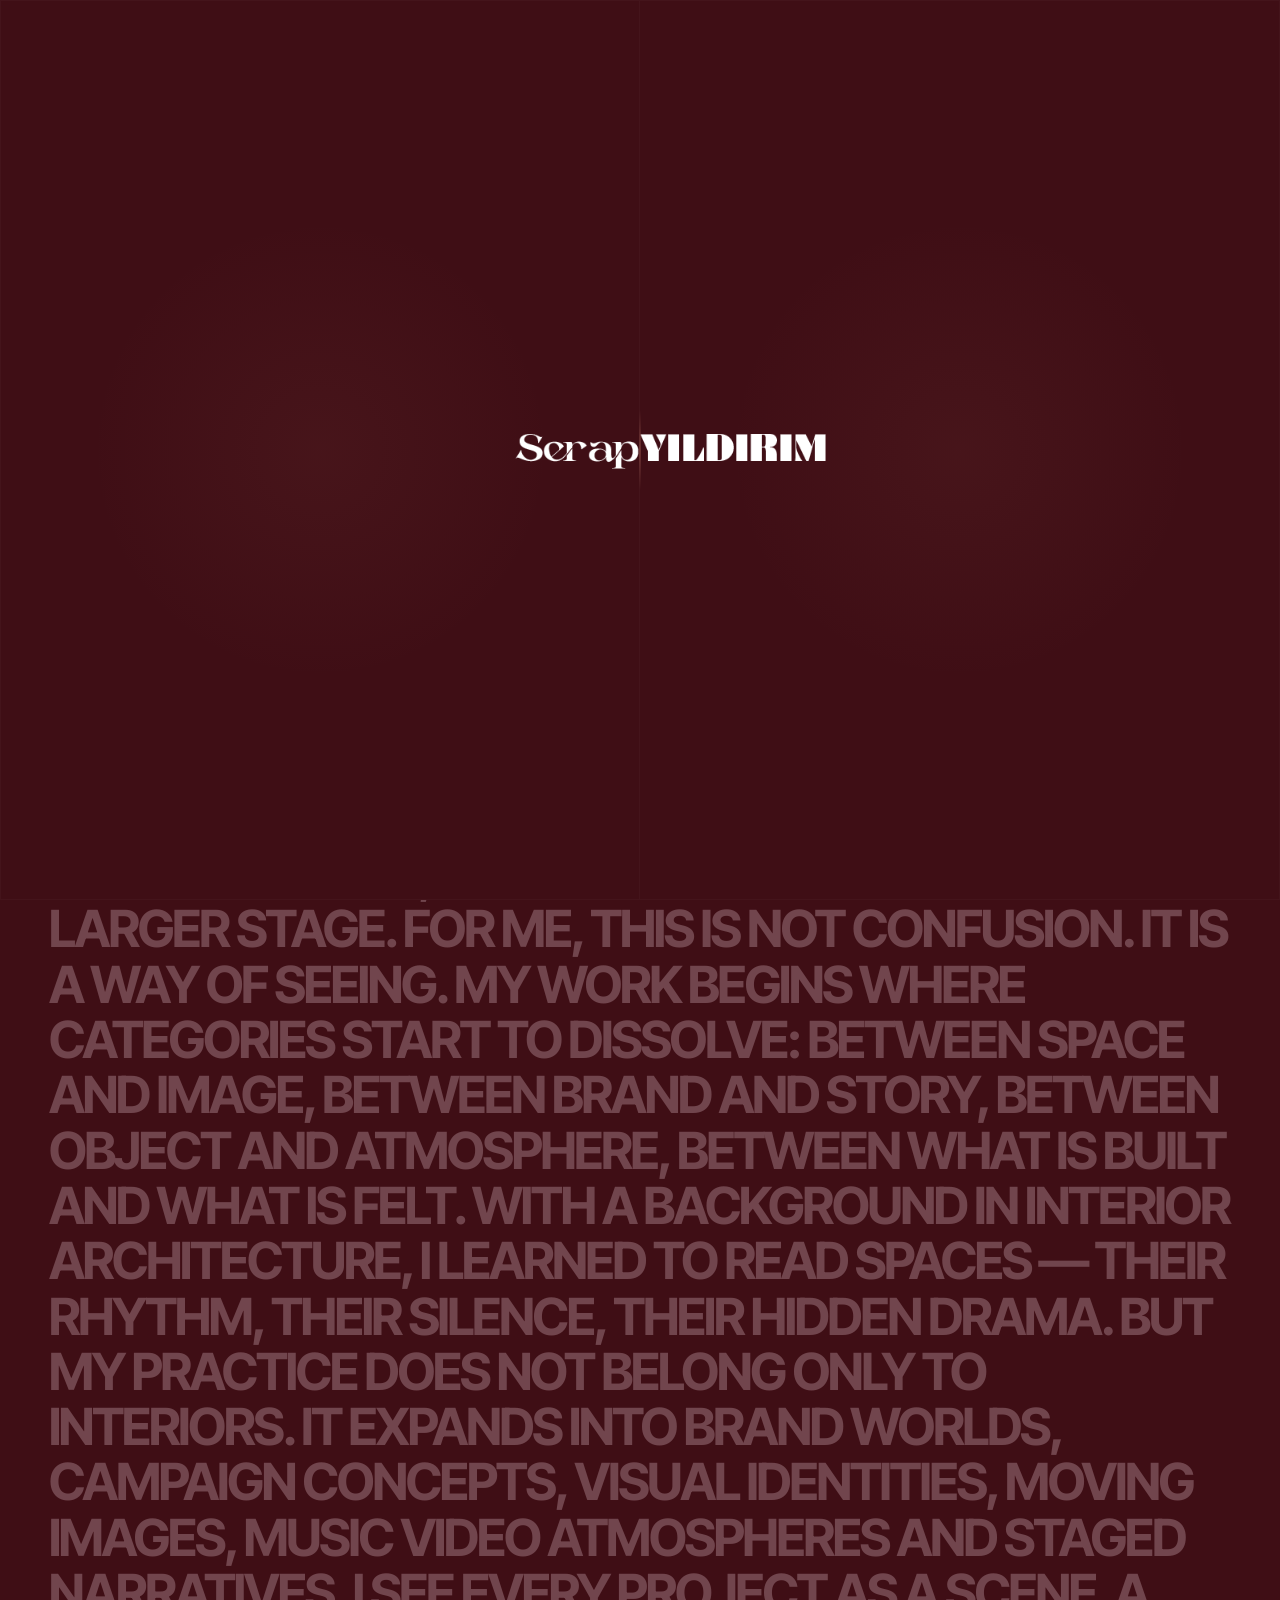
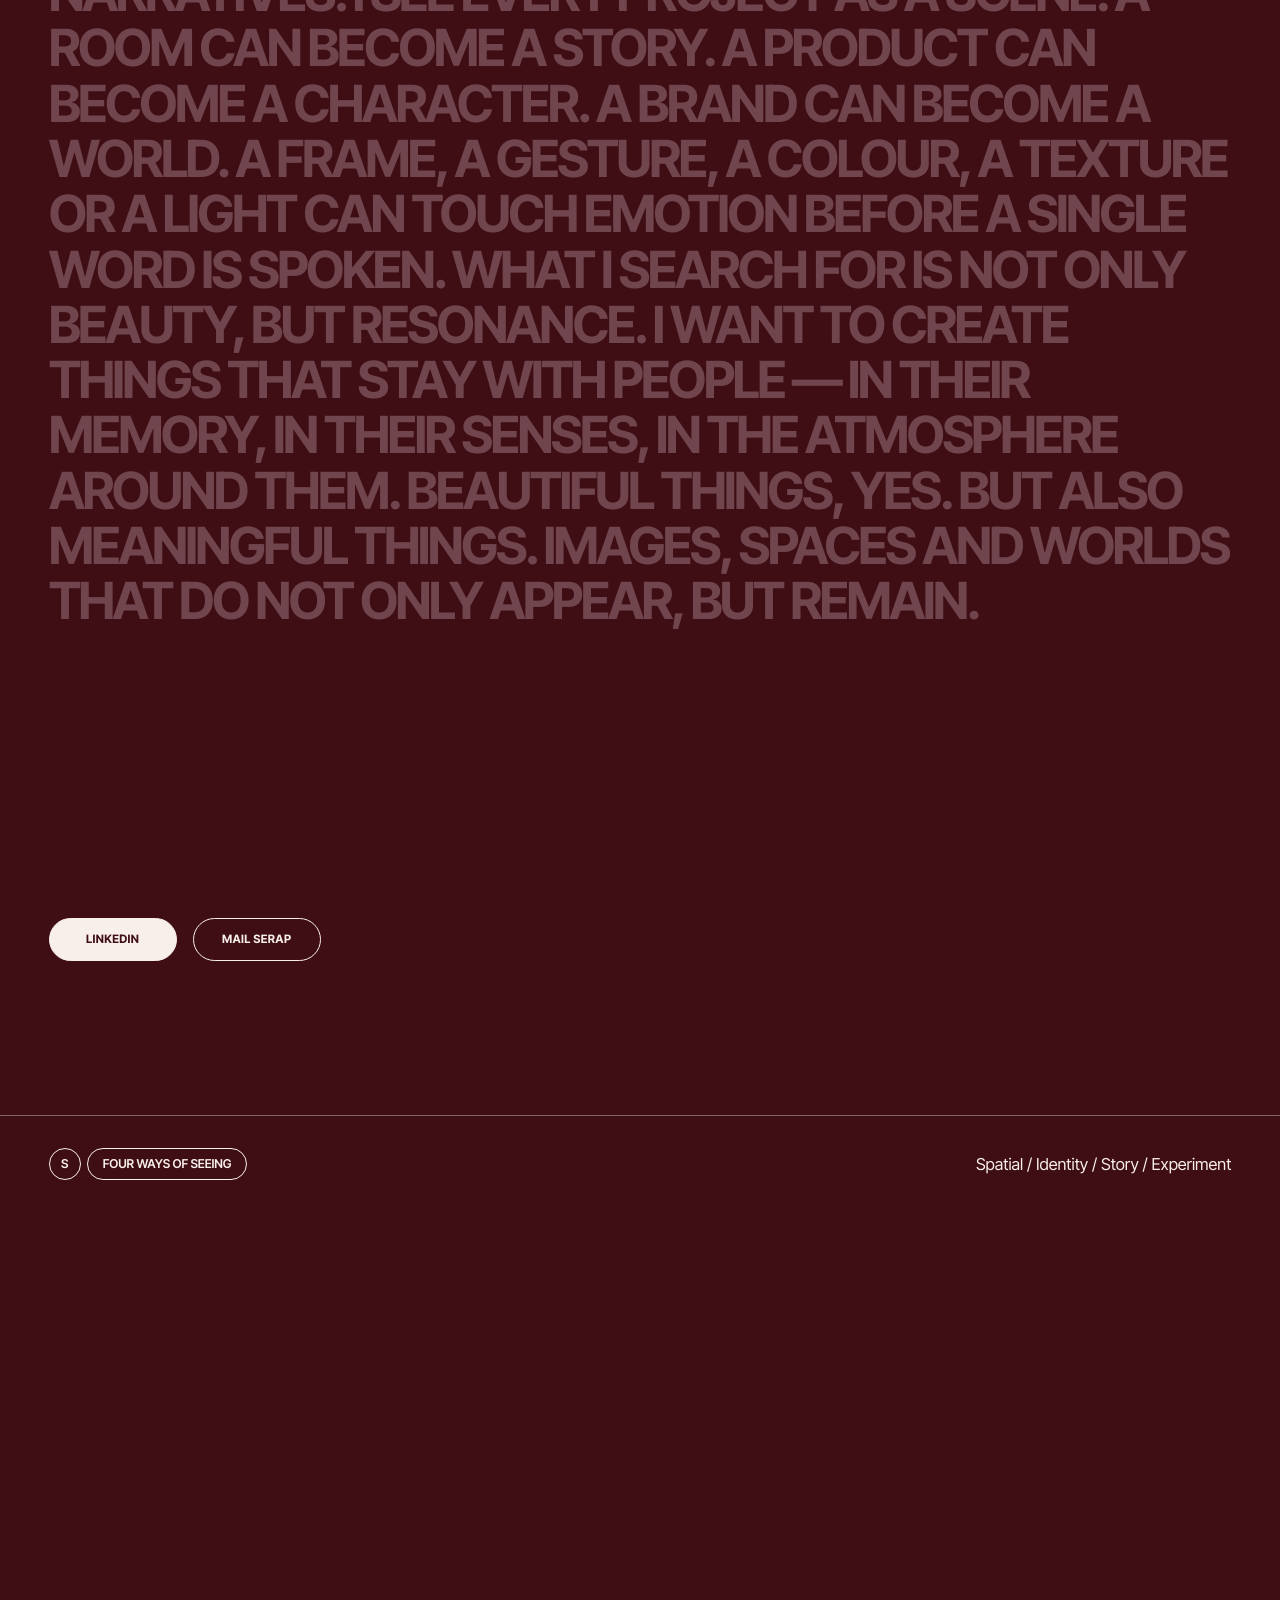
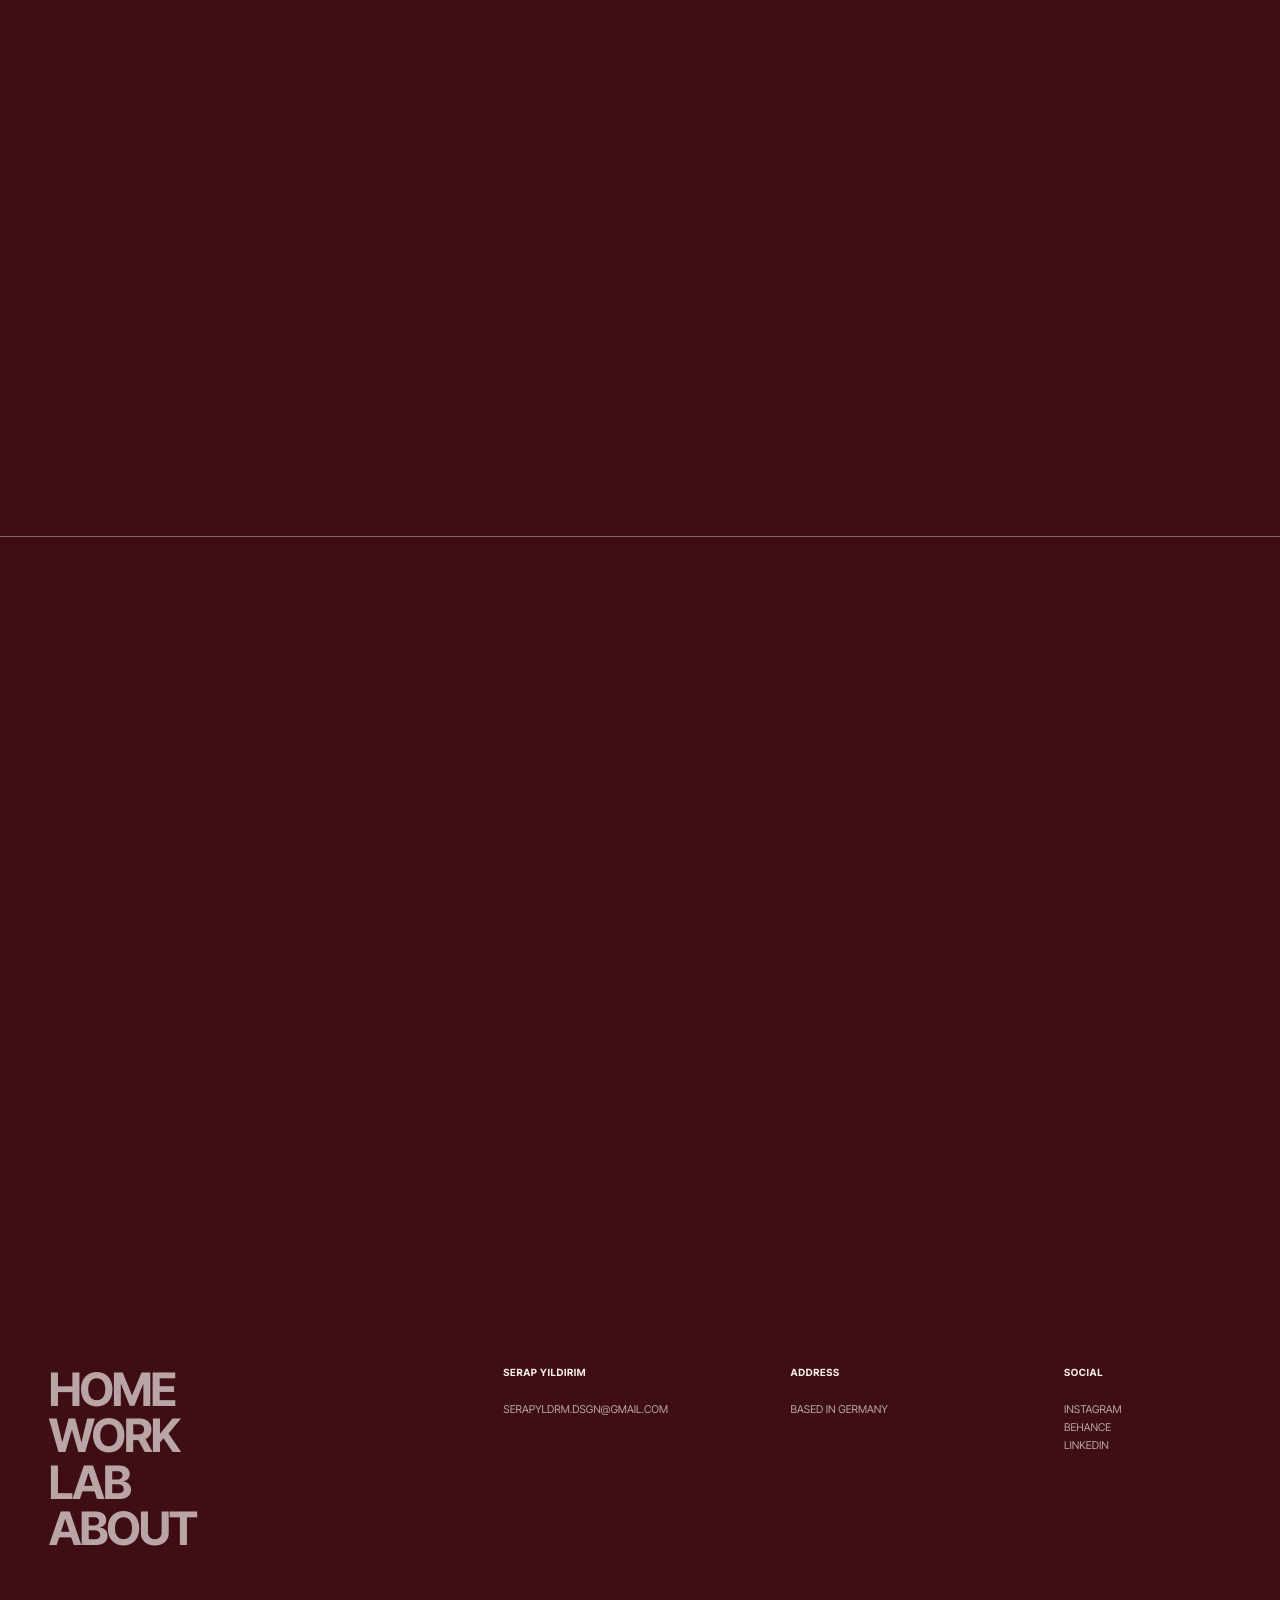
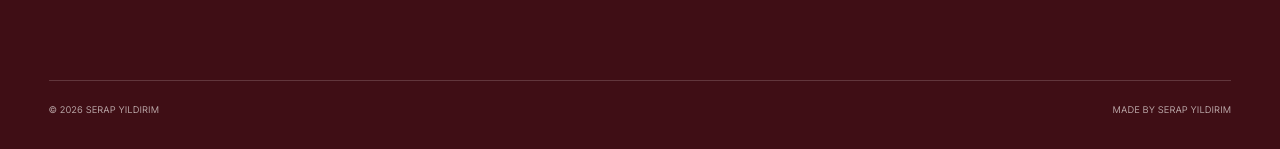
==== commit fab52aa1: "Fill the phone screen, cycle the menu films on touch, play the transition film on phones, and add a " ====
--- a/about.html
+++ b/about.html
@@ -2,7 +2,8 @@
 <html lang="en">
 <head>
   <meta charset="utf-8">
-  <meta name="viewport" content="width=device-width, initial-scale=1">
+  <meta name="viewport" content="width=device-width, initial-scale=1, viewport-fit=cover">
+  <meta name="theme-color" content="#3f0e15">
   <meta name="description" content="About Serap Yıldırım — Multidisciplinary Designer.">
   <title>About — Serap Yıldırım</title>
   <link rel="preload" as="image" href="assets/web/lg/avatar/persona-identity-builder.webp">
--- a/css/style.css
+++ b/css/style.css
@@ -97,6 +97,15 @@
   scrollbar-width: none;
 }
 
+/* Mobile browsers paint their status and tool bars with the page background, so it follows what fills the screen. */
+html.is-edge-intro {
+  background: #1d0508;
+}
+
+html.is-edge-menu {
+  background: #020202;
+}
+
 html::-webkit-scrollbar,
 body::-webkit-scrollbar {
   width: 0;
@@ -178,7 +187,7 @@
 
 .site-header {
   position: fixed;
-  top: 0;
+  top: env(safe-area-inset-top, 0px);
   left: 0;
   right: 0;
   z-index: 500;
@@ -254,6 +263,63 @@
   transform: translateY(-50%) scale(1.08);
 }
 
+.sound-toggle {
+  position: absolute;
+  top: 50%;
+  right: calc(var(--pad) + 7rem + 0.6rem);
+  display: inline-flex;
+  align-items: center;
+  justify-content: center;
+  gap: 0.16rem;
+  width: 2.2rem;
+  height: 2.2rem;
+  padding: 0;
+  border: 1px solid var(--line);
+  border-radius: 999px;
+  background: rgba(2, 2, 2, 0.12);
+  color: var(--white);
+  pointer-events: auto;
+  transform: translateY(-50%);
+  transition:
+    border-color 0.25s ease,
+    transform 0.35s var(--ease-out);
+  -webkit-backdrop-filter: blur(6px);
+  backdrop-filter: blur(6px);
+}
+
+.sound-toggle:hover,
+.sound-toggle:focus-visible {
+  border-color: var(--white);
+  transform: translateY(-50%) scale(1.08);
+}
+
+.sound-toggle__bar {
+  display: block;
+  width: 2px;
+  height: 0.8rem;
+  border-radius: 1px;
+  background: currentColor;
+  opacity: 0.55;
+  transform: scaleY(0.25);
+  transition:
+    transform 0.4s var(--ease-out),
+    opacity 0.4s ease;
+}
+
+.sound-toggle.is-playing .sound-toggle__bar {
+  opacity: 1;
+  animation: sound-bar 1.2s ease-in-out infinite alternate;
+}
+
+.sound-toggle.is-playing .sound-toggle__bar:nth-child(2) { animation-delay: -0.45s; animation-duration: 0.95s; }
+.sound-toggle.is-playing .sound-toggle__bar:nth-child(3) { animation-delay: -0.8s; animation-duration: 1.35s; }
+.sound-toggle.is-playing .sound-toggle__bar:nth-child(4) { animation-delay: -0.2s; animation-duration: 1.05s; }
+
+@keyframes sound-bar {
+  from { transform: scaleY(0.3); }
+  to { transform: scaleY(1); }
+}
+
 .site-menu {
   position: fixed;
   inset: 0;
@@ -262,7 +328,7 @@
   align-items: center;
   justify-content: center;
   overflow: hidden;
-  background: var(--black);
+  background: #020202;
   opacity: 0;
   visibility: hidden;
   pointer-events: none;
@@ -3575,6 +3641,12 @@
     color: var(--black);
   }
 
+  .sound-toggle {
+    right: calc(var(--pad) + 5.2rem + 0.5rem);
+    width: 1.9rem;
+    height: 1.9rem;
+  }
+
   .site-menu__link {
     font-size: clamp(4rem, 20vw, 8rem);
     line-height: 0.82;
@@ -3876,3 +3948,25 @@
 .home-intro__cue.is-visible {
   opacity: 1;
 }
+
+/* The intro and the menu reach behind collapsible browser bars; what must stay readable keeps to the small viewport. */
+@supports (height: 100lvh) {
+  .home-intro {
+    min-height: 100lvh;
+  }
+
+  .home-intro__cue {
+    bottom: calc(clamp(1.5rem, 5svh, 3rem) + 100lvh - 100svh);
+  }
+
+  .site-menu {
+    bottom: auto;
+    height: 100lvh;
+    align-items: flex-start;
+  }
+
+  .site-menu__nav {
+    justify-content: center;
+    min-height: 100svh;
+  }
+}
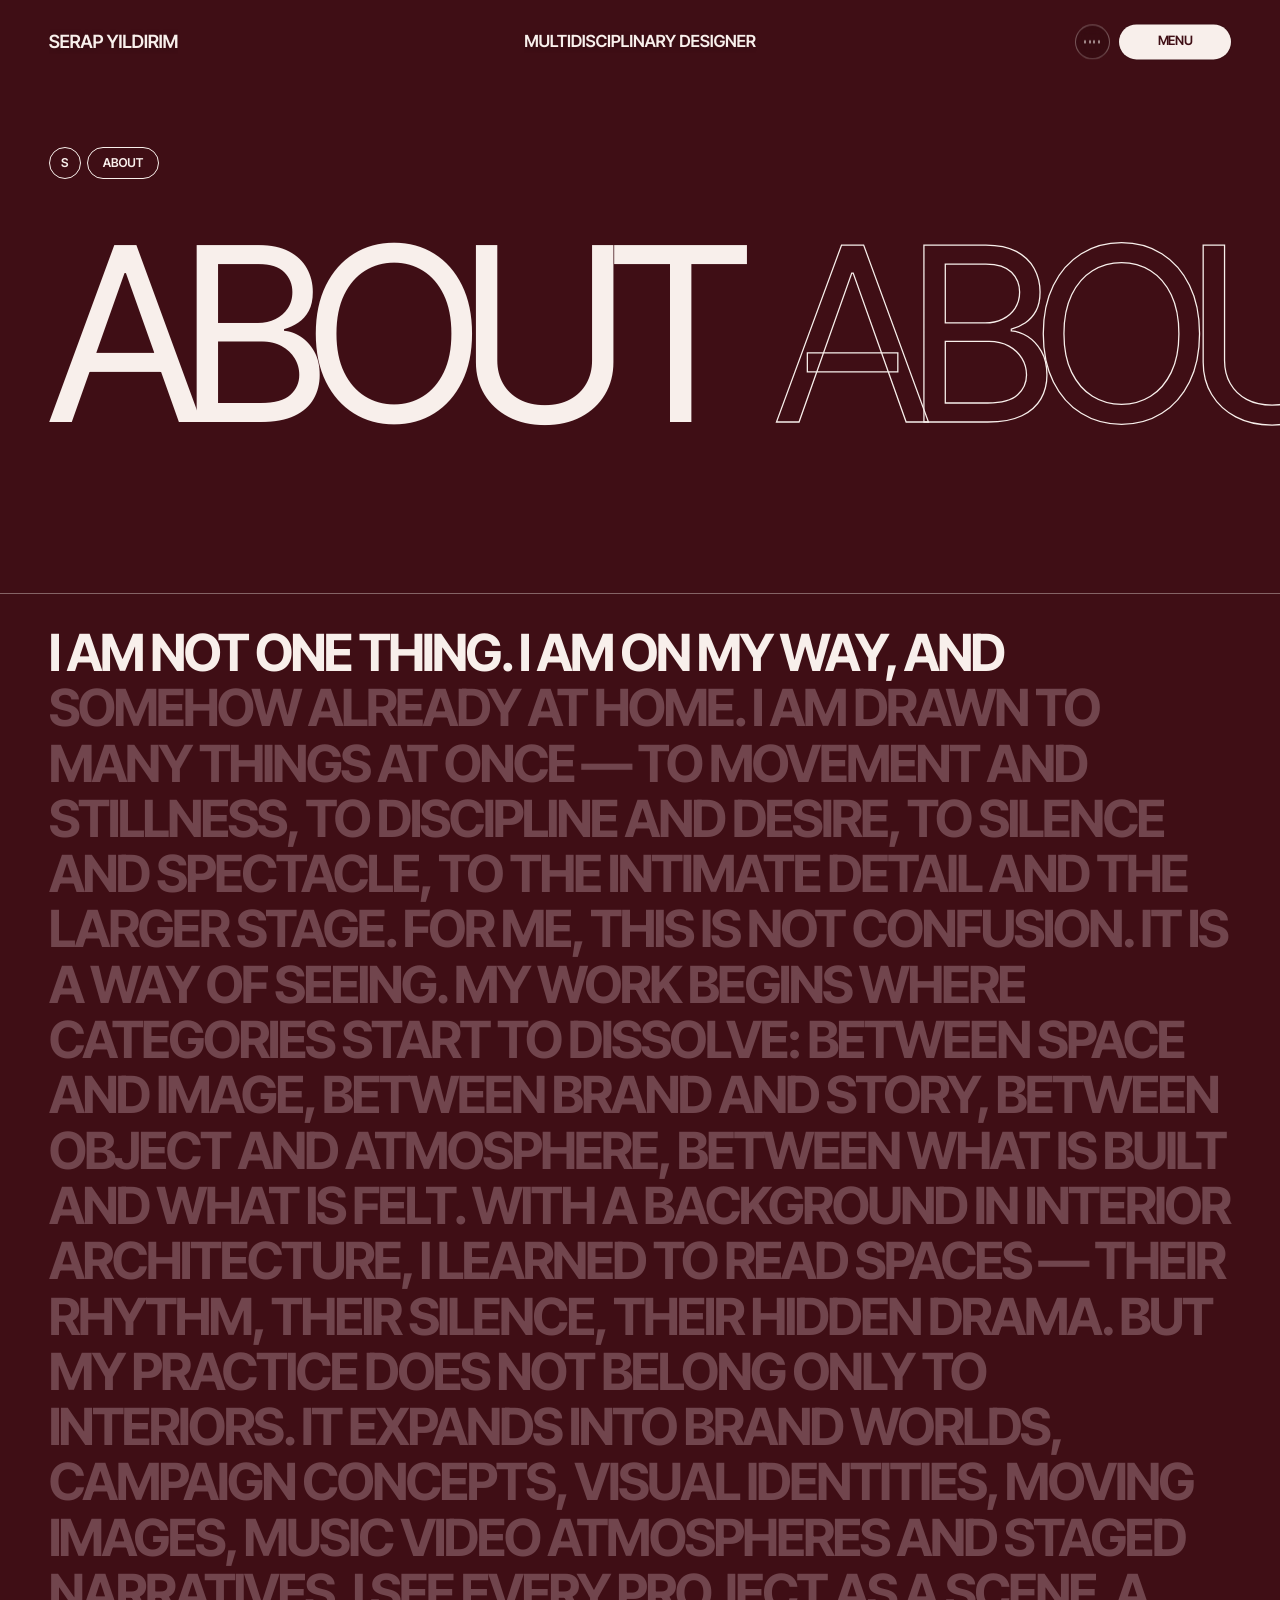
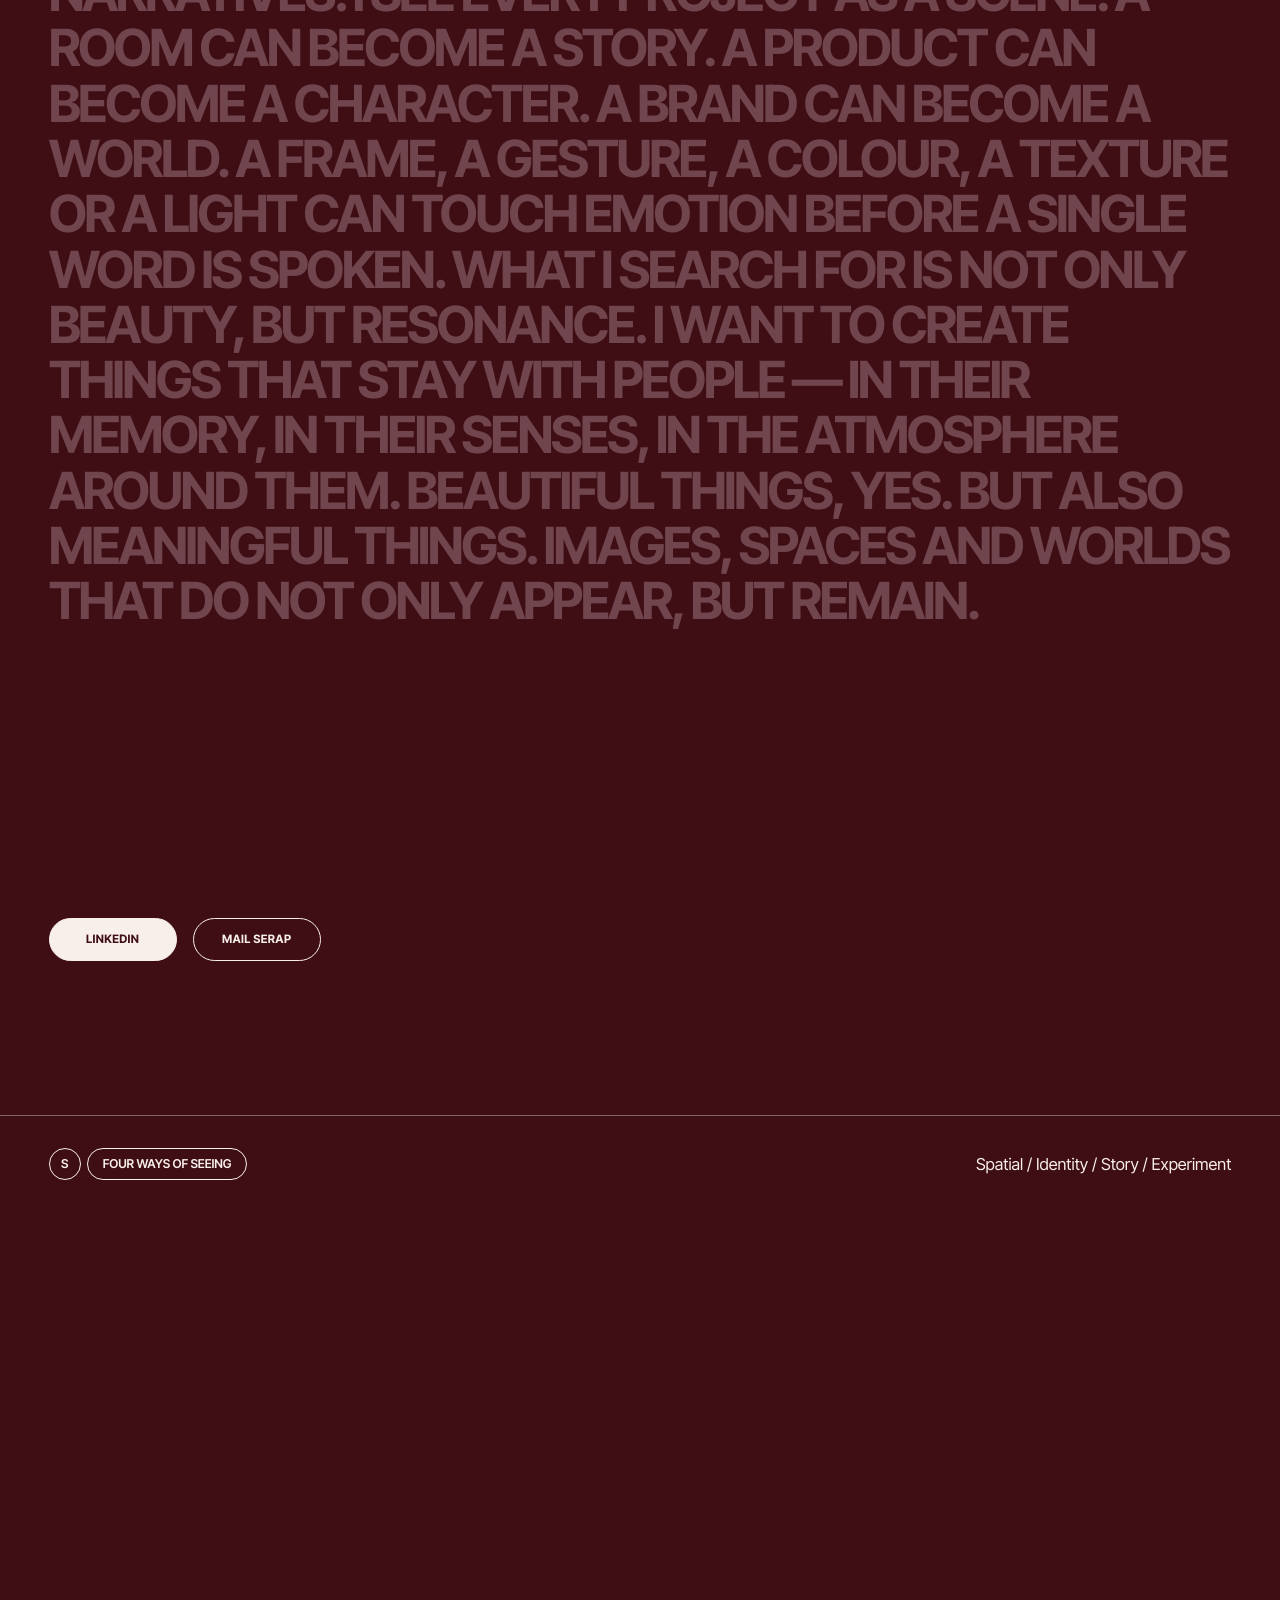
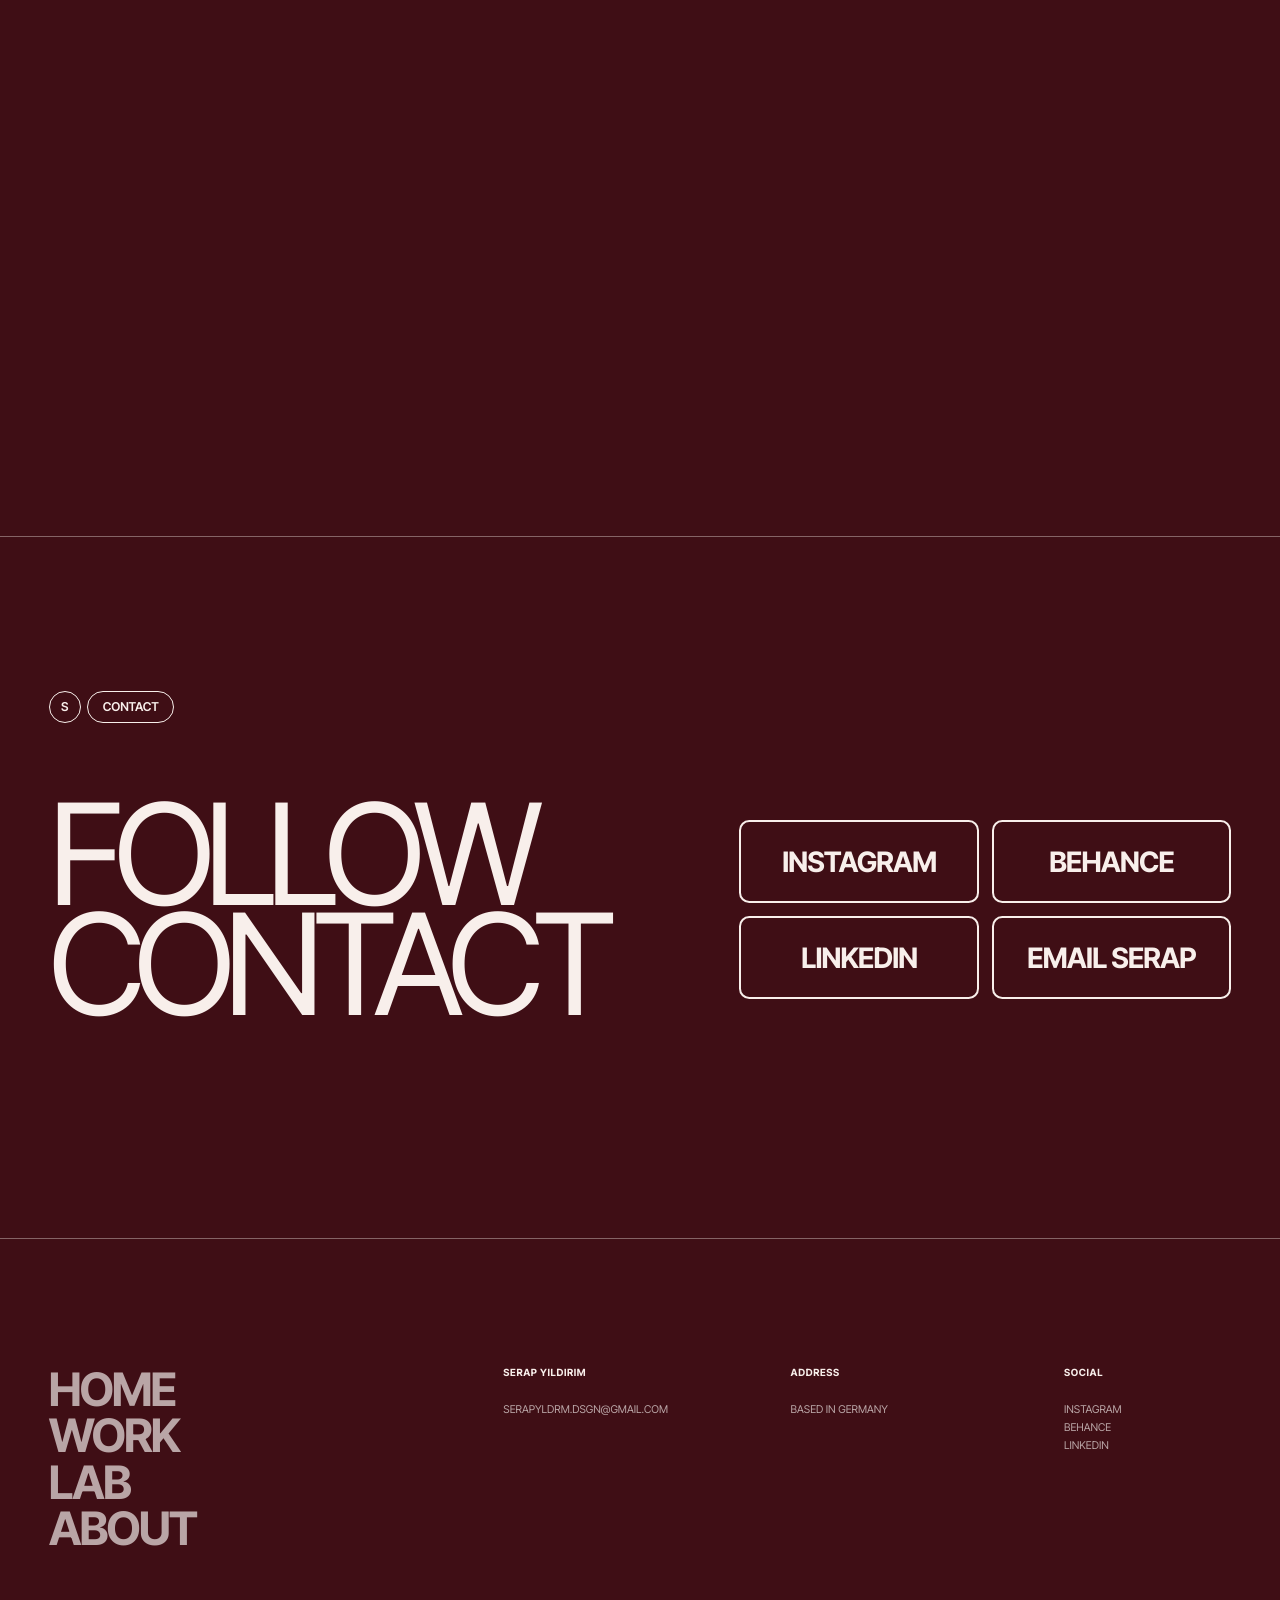
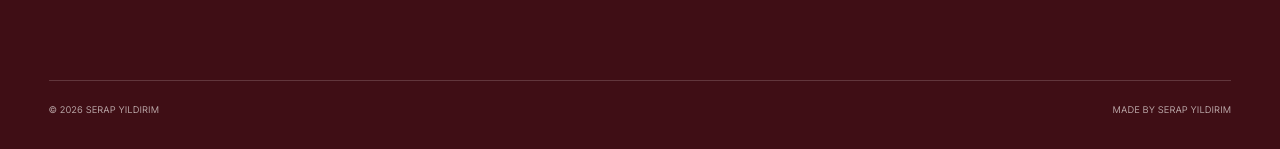
==== commit 8b5a2355: "Fill iOS 26 screen edges, autoplay soundtrack with session mute, canvas transition film" ====
--- a/about.html
+++ b/about.html
@@ -9,6 +9,7 @@
   <link rel="preload" as="image" href="assets/web/lg/avatar/persona-identity-builder.webp">
   <link rel="icon" href="assets/favicon.svg" type="image/svg+xml">
   <link rel="stylesheet" href="css/style.css">
+  <link rel="preload" href="assets/web/transition/serap-yildirim-sequence.jpg" as="image">
 </head>
 <body data-page="about">
   <div id="site-header"></div>
--- a/css/style.css
+++ b/css/style.css
@@ -97,13 +97,22 @@
   scrollbar-width: none;
 }
 
-/* Mobile browsers paint their status and tool bars with the page background, so it follows what fills the screen. */
-html.is-edge-intro {
-  background: #1d0508;
-}
-
-html.is-edge-menu {
-  background: #020202;
+/*
+ * Safari 26 fills the status bar and the area below its toolbar with the body's background colour, so body
+ * follows what fills the screen while main carries the page colour itself.
+ */
+main {
+  background-color: var(--black);
+}
+
+html.is-edge-intro,
+html.is-edge-intro body {
+  background-color: #1a0103;
+}
+
+html.is-edge-menu,
+html.is-edge-menu body {
+  background-color: #020202;
 }
 
 html::-webkit-scrollbar,
@@ -3959,9 +3968,10 @@
     bottom: calc(clamp(1.5rem, 5svh, 3rem) + 100lvh - 100svh);
   }
 
+  /* Safari 26 stops fixed boxes above its toolbar unless they reach well past the viewport. */
   .site-menu {
     bottom: auto;
-    height: 100lvh;
+    height: calc(100lvh + 12rem);
     align-items: flex-start;
   }
 
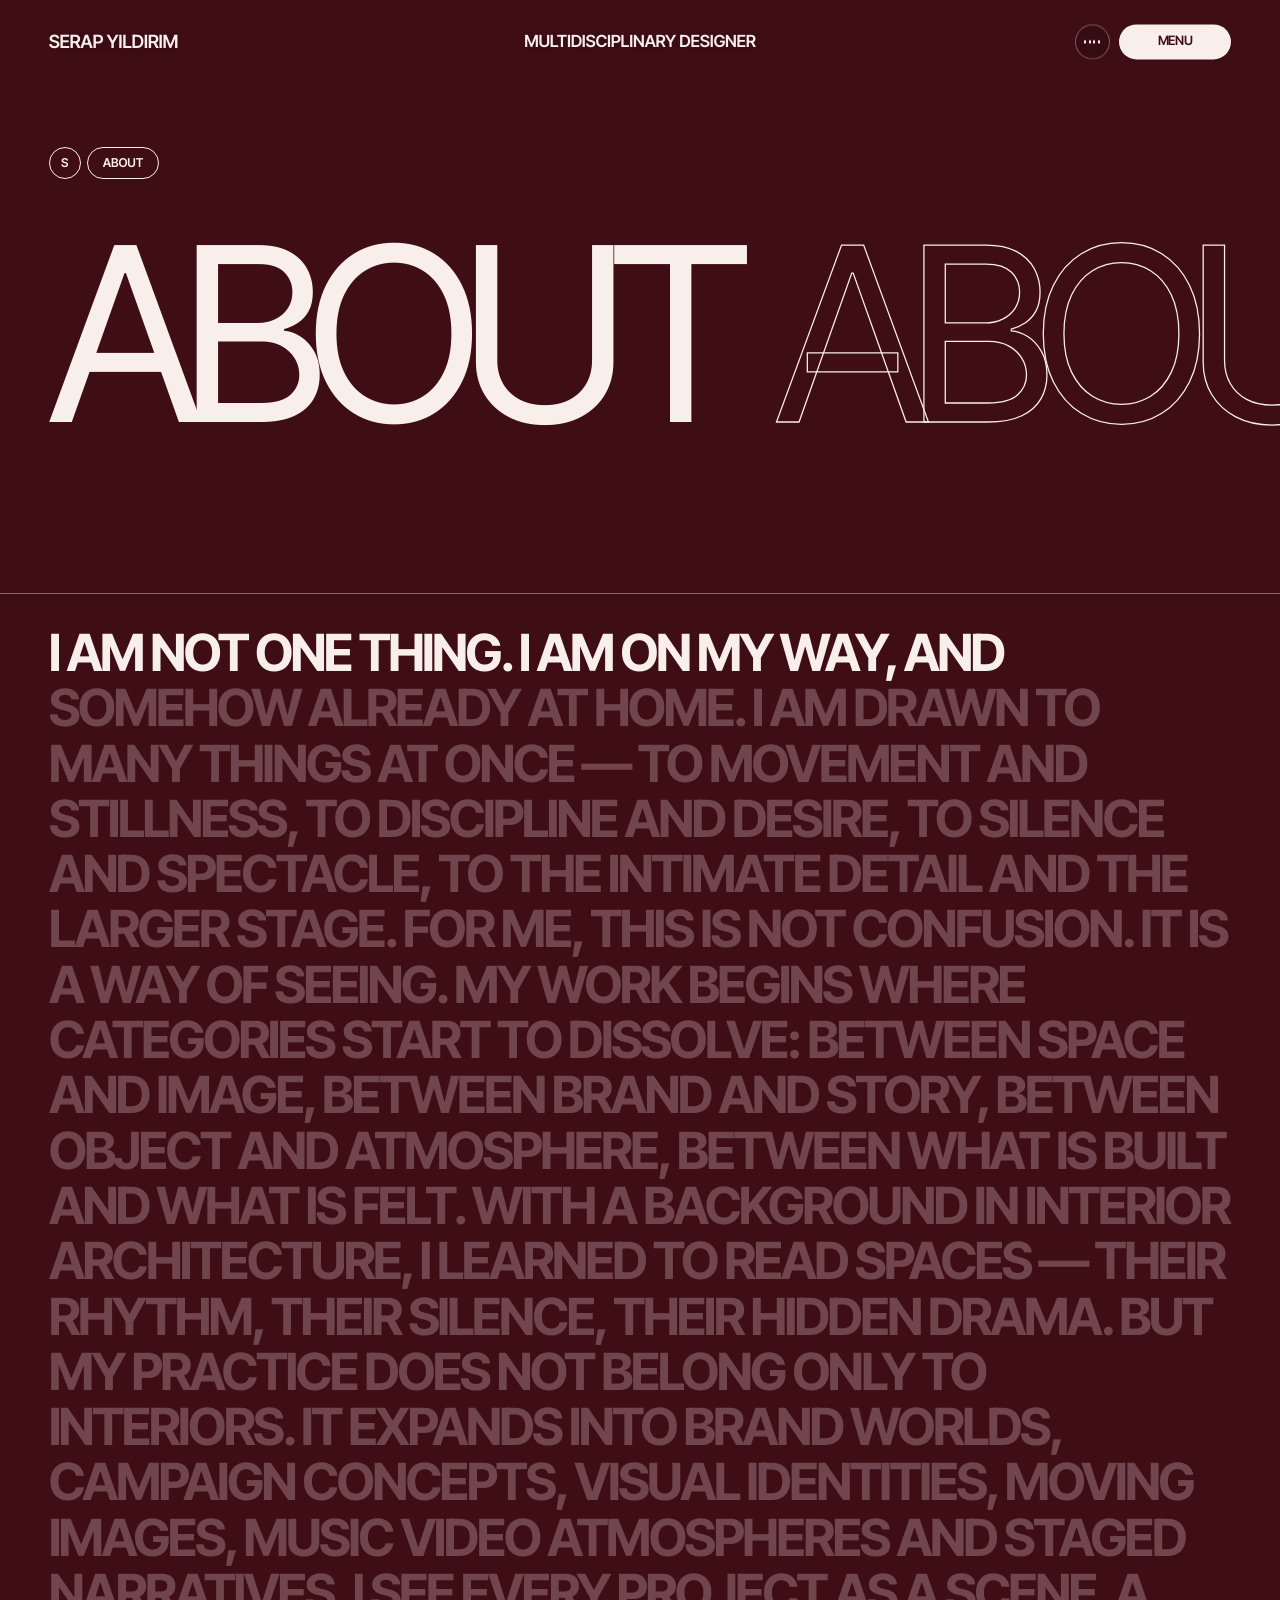
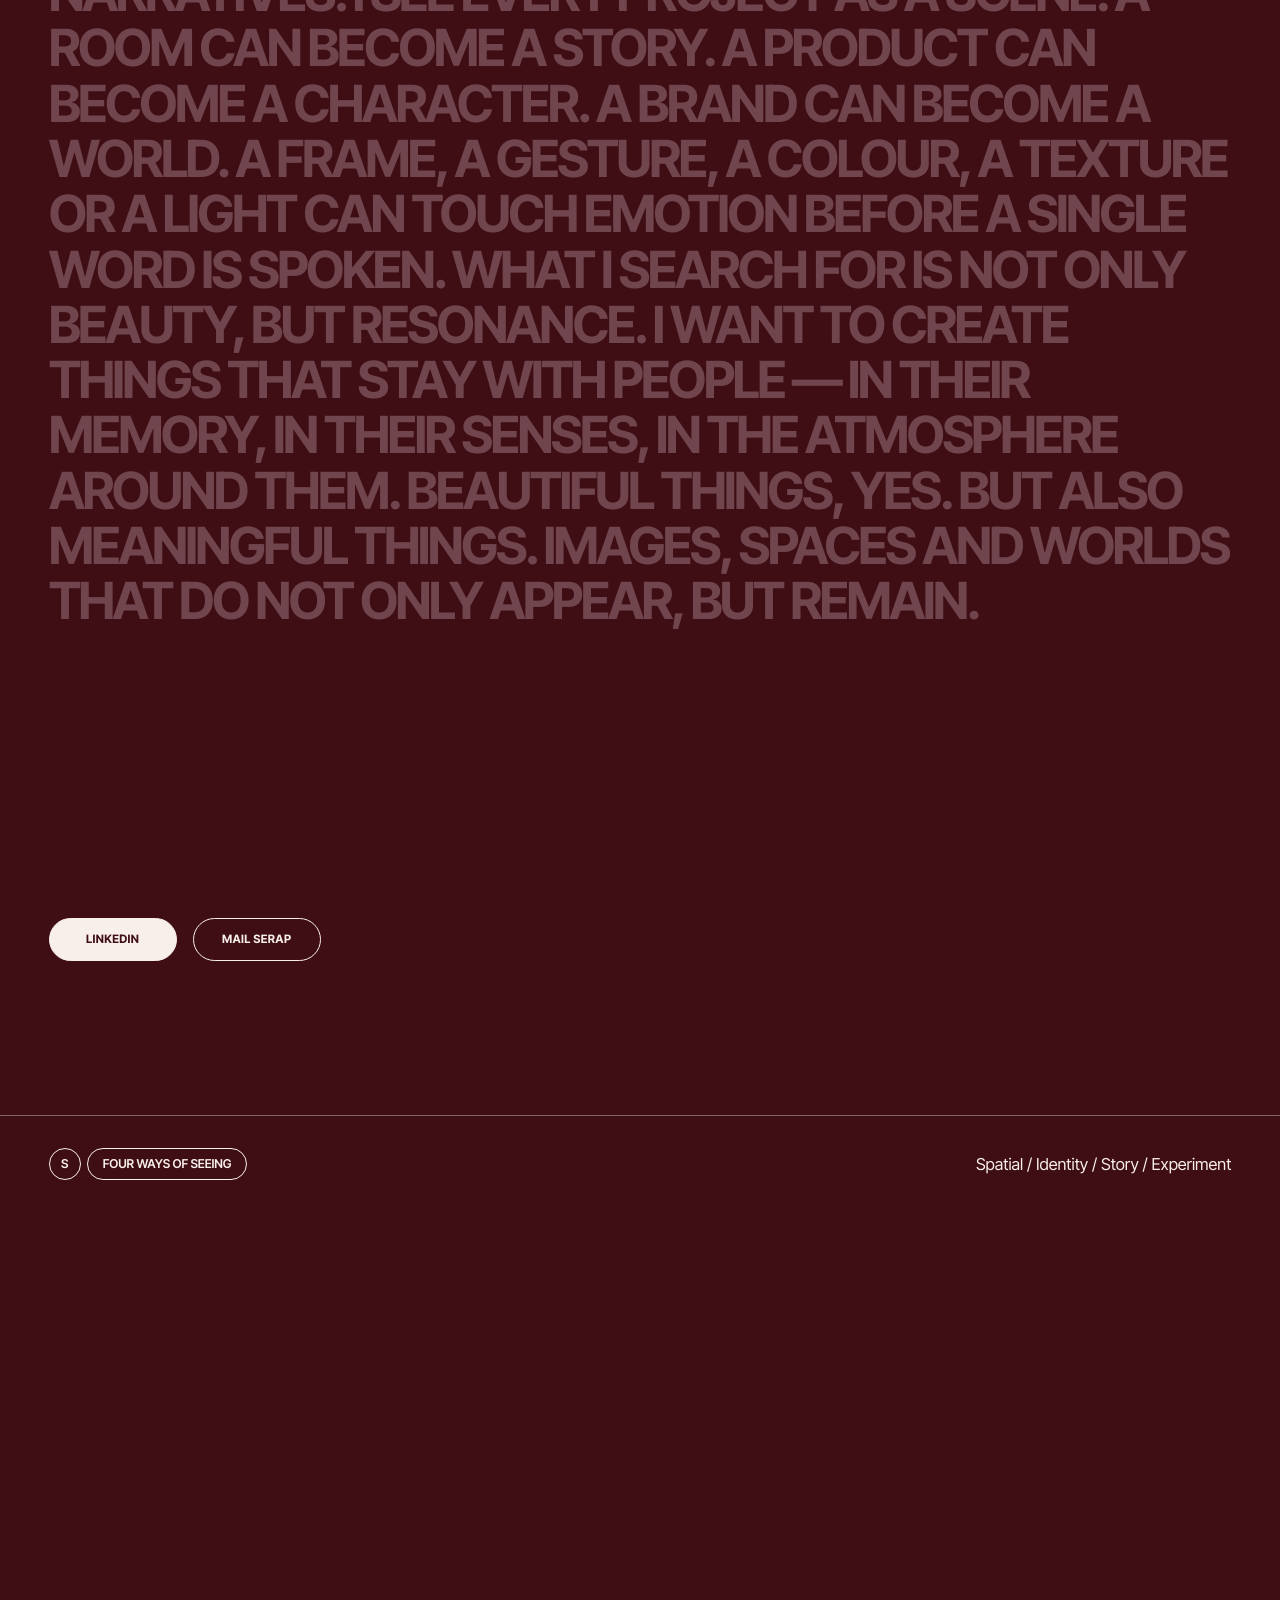
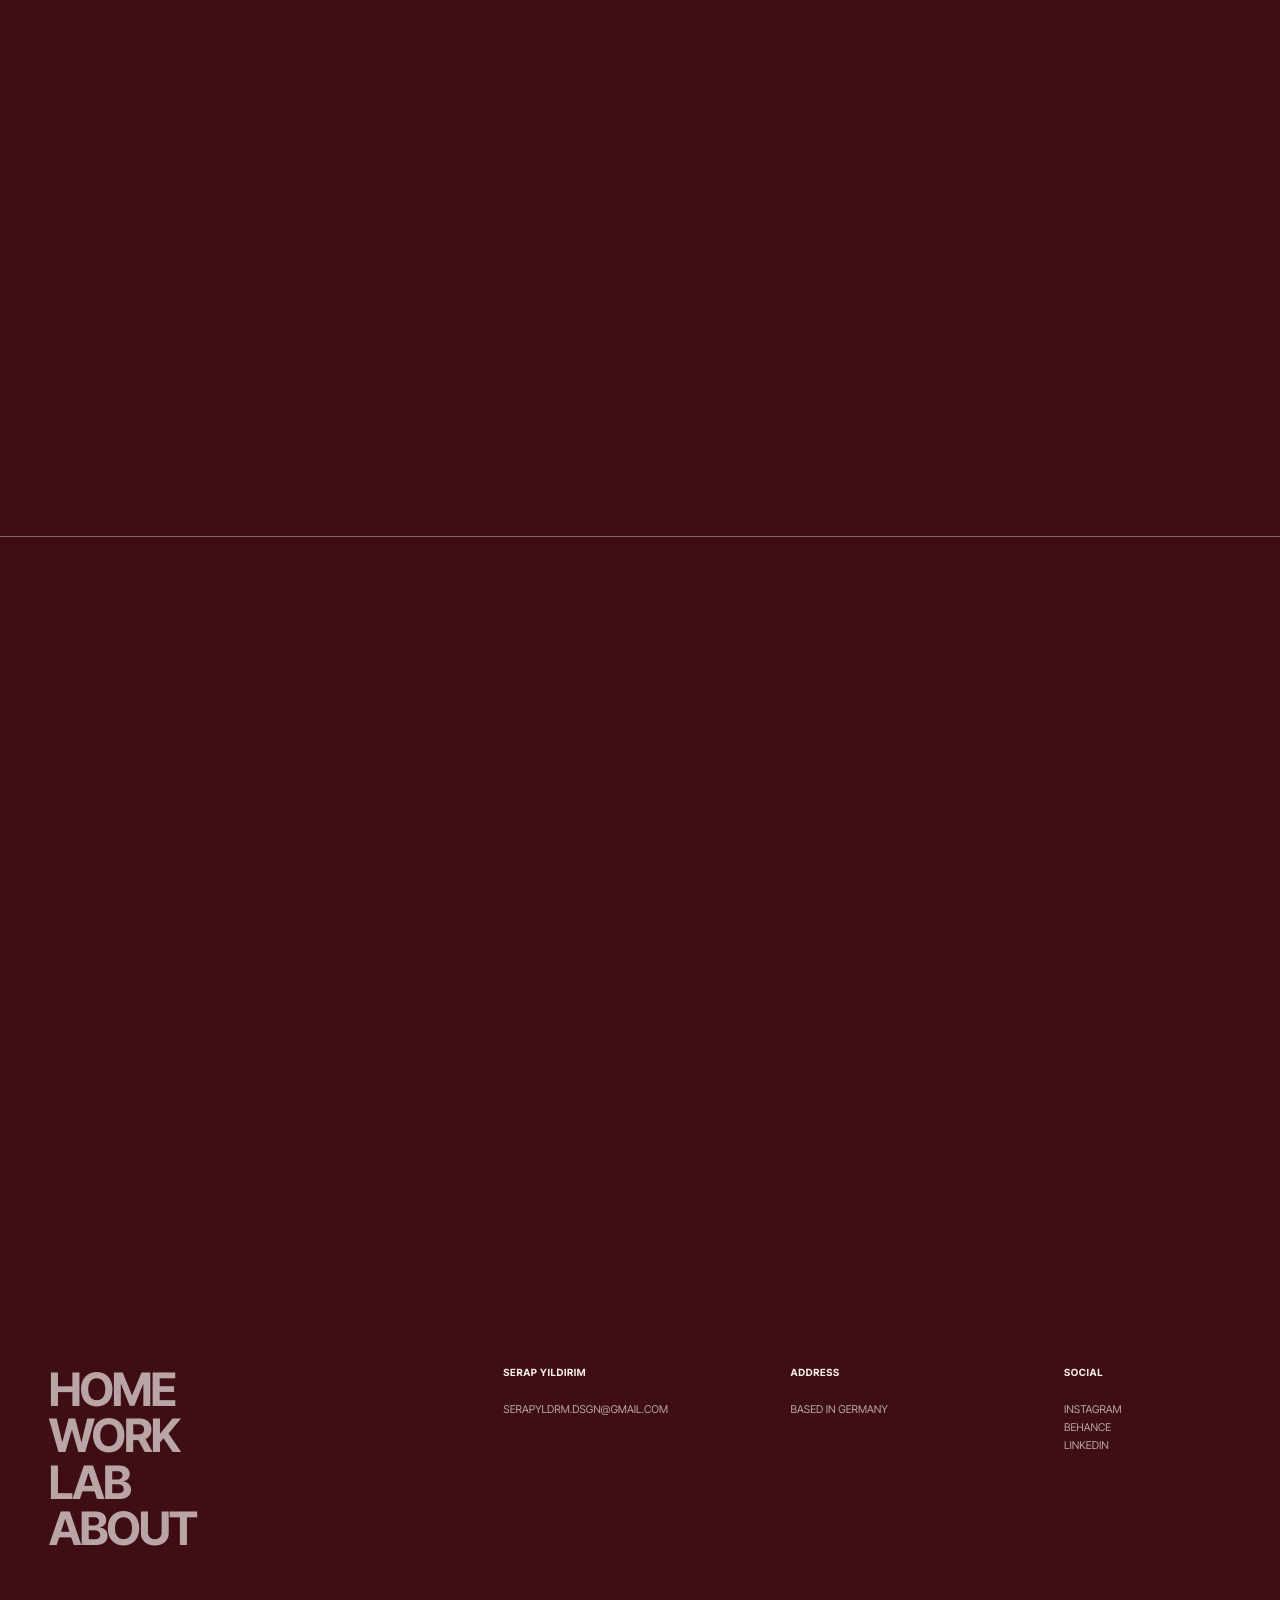
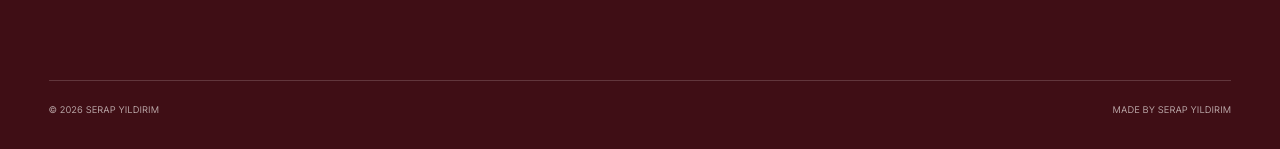
==== commit 9261dcca: "Bust the cached app.js so the melody fix reaches existing browsers" ====
--- a/about.html
+++ b/about.html
@@ -63,6 +63,6 @@
   <div id="site-footer"></div>
 
   <script src="js/data.js"></script>
-  <script src="js/app.js"></script>
+  <script src="js/app.js?v=20260927"></script>
 </body>
 </html>
--- a/css/style.css
+++ b/css/style.css
@@ -121,9 +121,15 @@
   height: 0;
 }
 
-body.menu-open,
 body.is-transitioning {
   overflow: hidden;
+}
+
+/* Safari 26 keeps its bars opaque over a locked page, so touch screens hold the page still from the menu instead. */
+@media (hover: hover) {
+  body.menu-open {
+    overflow: hidden;
+  }
 }
 
 body[data-page="lab"] main {
@@ -337,7 +343,8 @@
   align-items: center;
   justify-content: center;
   overflow: hidden;
-  background: #020202;
+  overscroll-behavior: contain;
+  touch-action: none;
   opacity: 0;
   visibility: hidden;
   pointer-events: none;
@@ -353,6 +360,15 @@
   visibility: visible;
   pointer-events: auto;
   transform: translateY(0);
+}
+
+/* Safari 26 spreads a fixed element's own background over its bars; painted here, the menu itself shows through them. */
+.site-menu::before {
+  position: absolute;
+  inset: 0;
+  z-index: -1;
+  background: #020202;
+  content: "";
 }
 
 .site-menu__backdrop {
@@ -828,11 +844,12 @@
 /* Home intro */
 
 .home-intro {
+  --safe-top: env(safe-area-inset-top, 0px);
   position: relative;
   width: 100vw;
   min-height: 100svh;
   overflow: hidden;
-  background: var(--black);
+  background: #1a0103;
 }
 
 .home-intro__video {
@@ -3923,6 +3940,7 @@
   touch-action: pan-y;
 }
 
+/* The clip's grade (saturate 0.9, contrast 1.05) is applied inside the shader. */
 .home-intro__stage {
   position: absolute;
   inset: 0;
@@ -3930,14 +3948,12 @@
   width: 100%;
   height: 100%;
   opacity: 0;
-  filter: saturate(0.9) contrast(1.05);
   transition: opacity 0.6s ease;
 }
 
 .home-intro__stage.is-ready {
   opacity: 1;
 }
-
 .home-intro__cue {
   position: absolute;
   bottom: clamp(1.5rem, 5svh, 3rem);
@@ -3980,3 +3996,49 @@
     min-height: 100svh;
   }
 }
+
+/*
+ * Phones: the top and bottom of the intro and the menu settle into the colour mobile browsers paint behind
+ * their bars, so the bars join the picture. The WebGL stage draws its own fade; these cover the plain video.
+ */
+@media (hover: none) and (pointer: coarse) {
+  /* The 1px divider sits exactly on the first viewport's bottom edge; Safari would tint its toolbar with it. */
+  main > .home-intro {
+    border-bottom: 0;
+  }
+
+  .home-intro:not(.has-stage)::after {
+    position: absolute;
+    inset: 0;
+    z-index: 1;
+    background:
+      linear-gradient(#1a0103 var(--safe-top), rgba(26, 1, 3, 0) calc(var(--safe-top) + 7rem)) 0 0 / 100% 100% no-repeat,
+      linear-gradient(rgba(26, 1, 3, 0), #1a0103 8rem) 0 calc(100svh - 9.5rem) / 100% 300vh no-repeat;
+    content: "";
+    pointer-events: none;
+  }
+
+  /* Mobile Safari fills the strip behind its bars from the scrolling page, not from fixed layers. While the menu
+     is open, the page beneath goes dark once the menu has slid in, so that strip is menu-black, not home content. */
+  main,
+  #site-footer {
+    transition: visibility 0s linear 0s;
+  }
+
+  body.menu-open main,
+  body.menu-open #site-footer {
+    visibility: hidden;
+    transition-delay: 0.8s;
+  }
+
+  .site-menu__backdrop::before {
+    position: absolute;
+    inset: 0;
+    z-index: 1;
+    background:
+      linear-gradient(#020202 env(safe-area-inset-top, 0px), rgba(2, 2, 2, 0) calc(env(safe-area-inset-top, 0px) + 9rem)) 0 0 / 100% 100% no-repeat,
+      linear-gradient(rgba(2, 2, 2, 0), #020202 9rem) 0 calc(100svh - 11rem) / 100% 300vh no-repeat;
+    content: "";
+    pointer-events: none;
+  }
+}
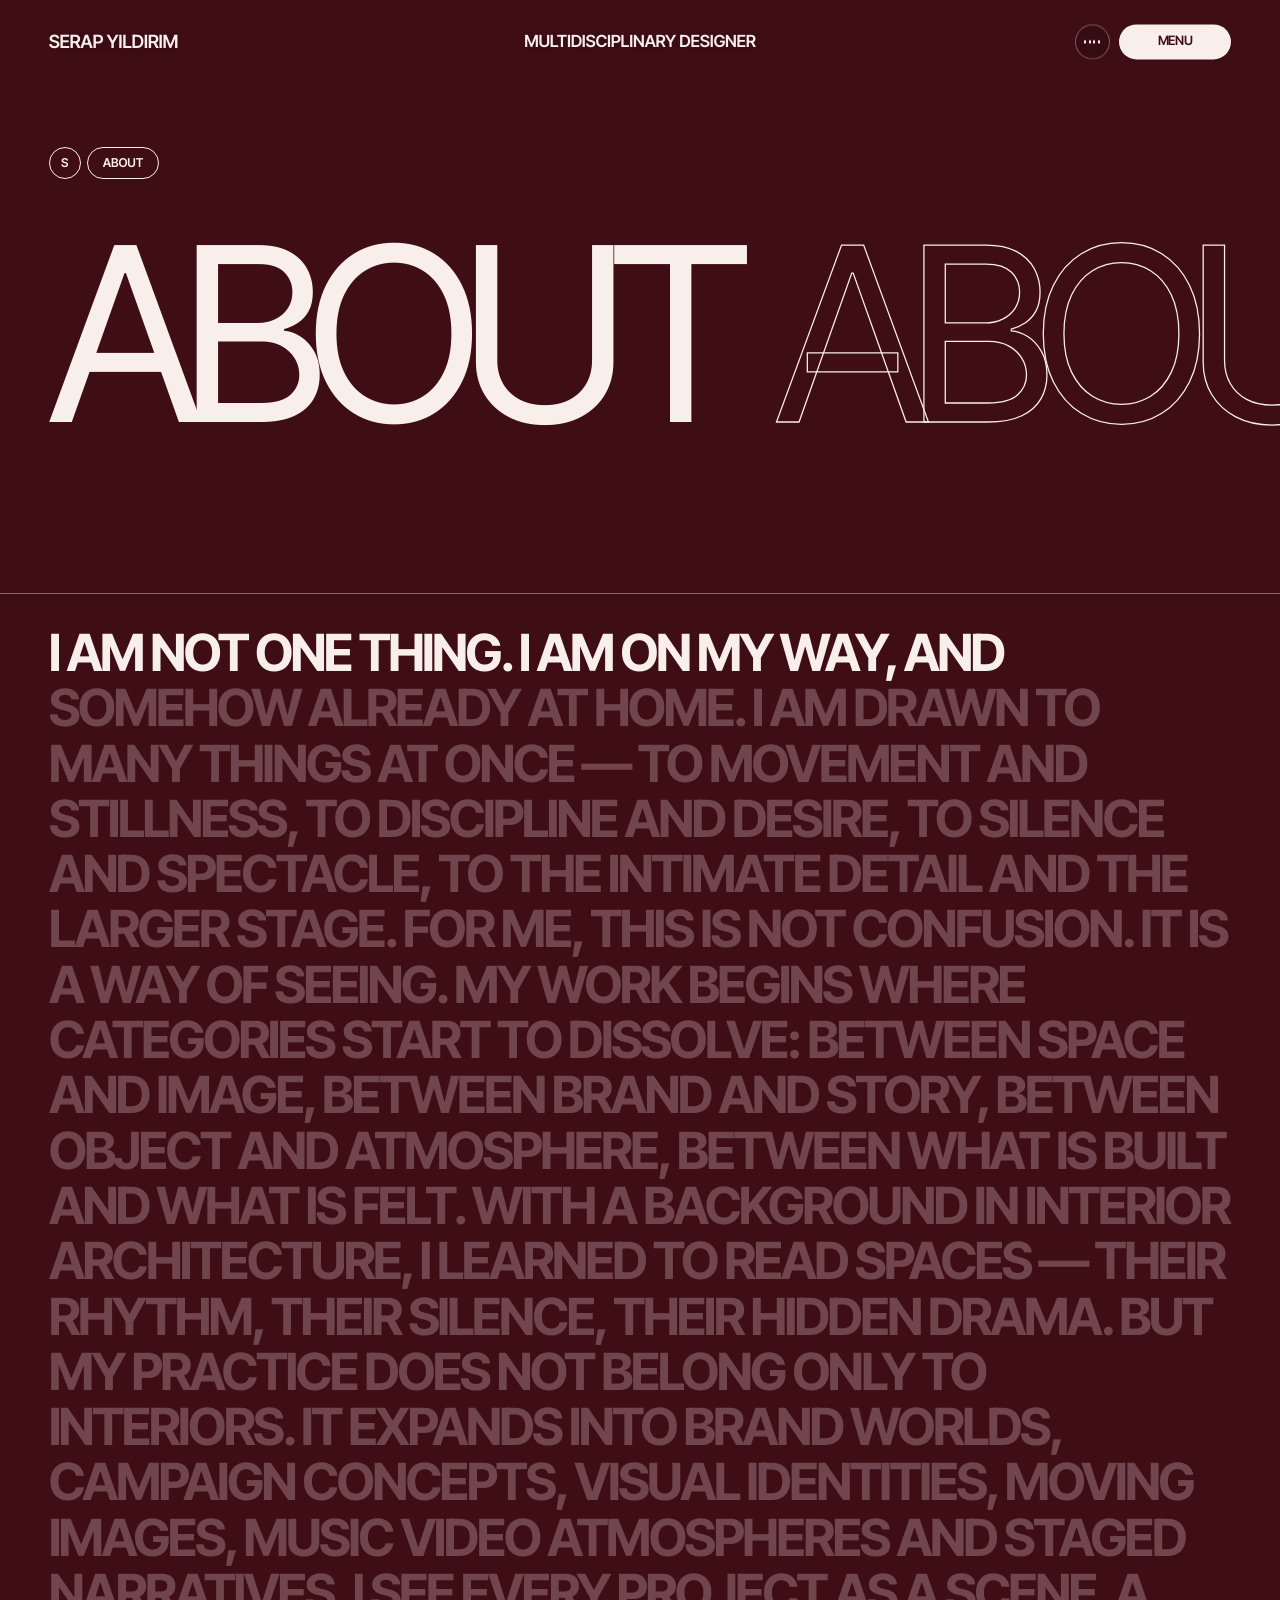
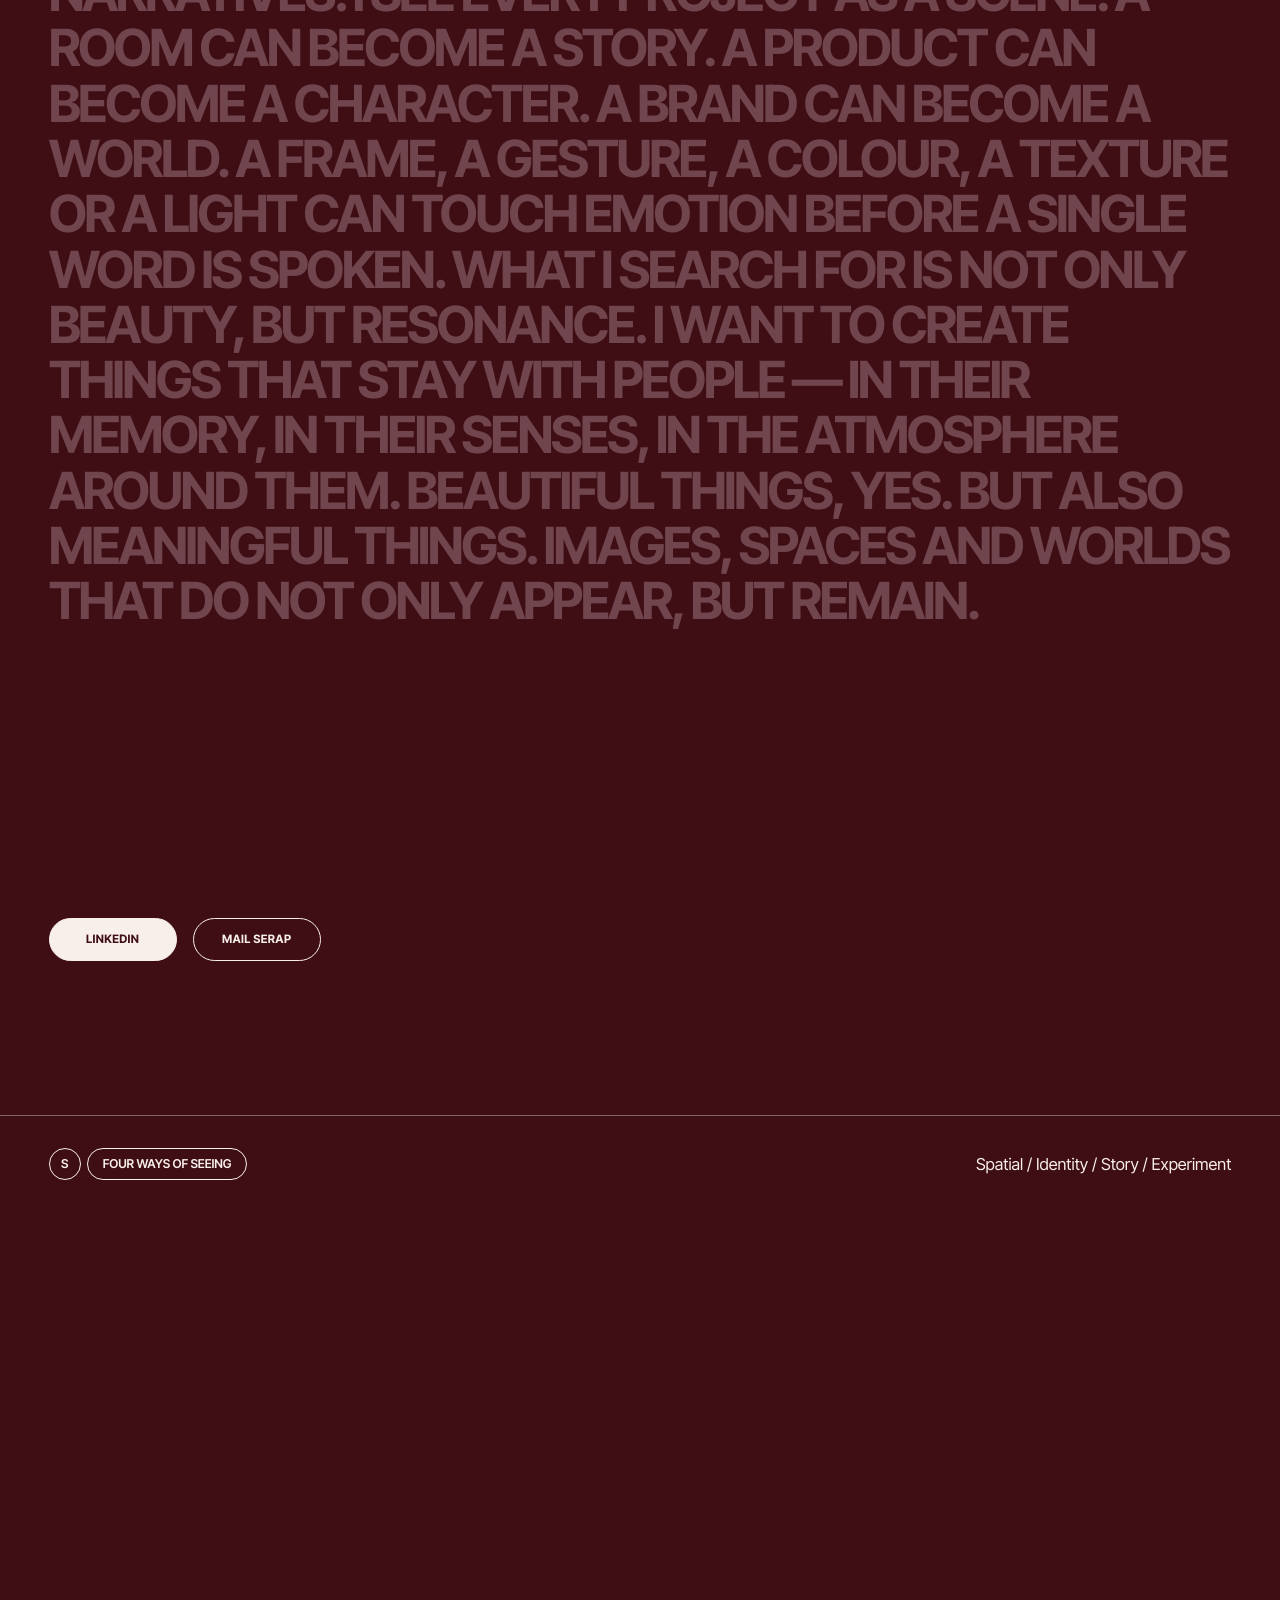
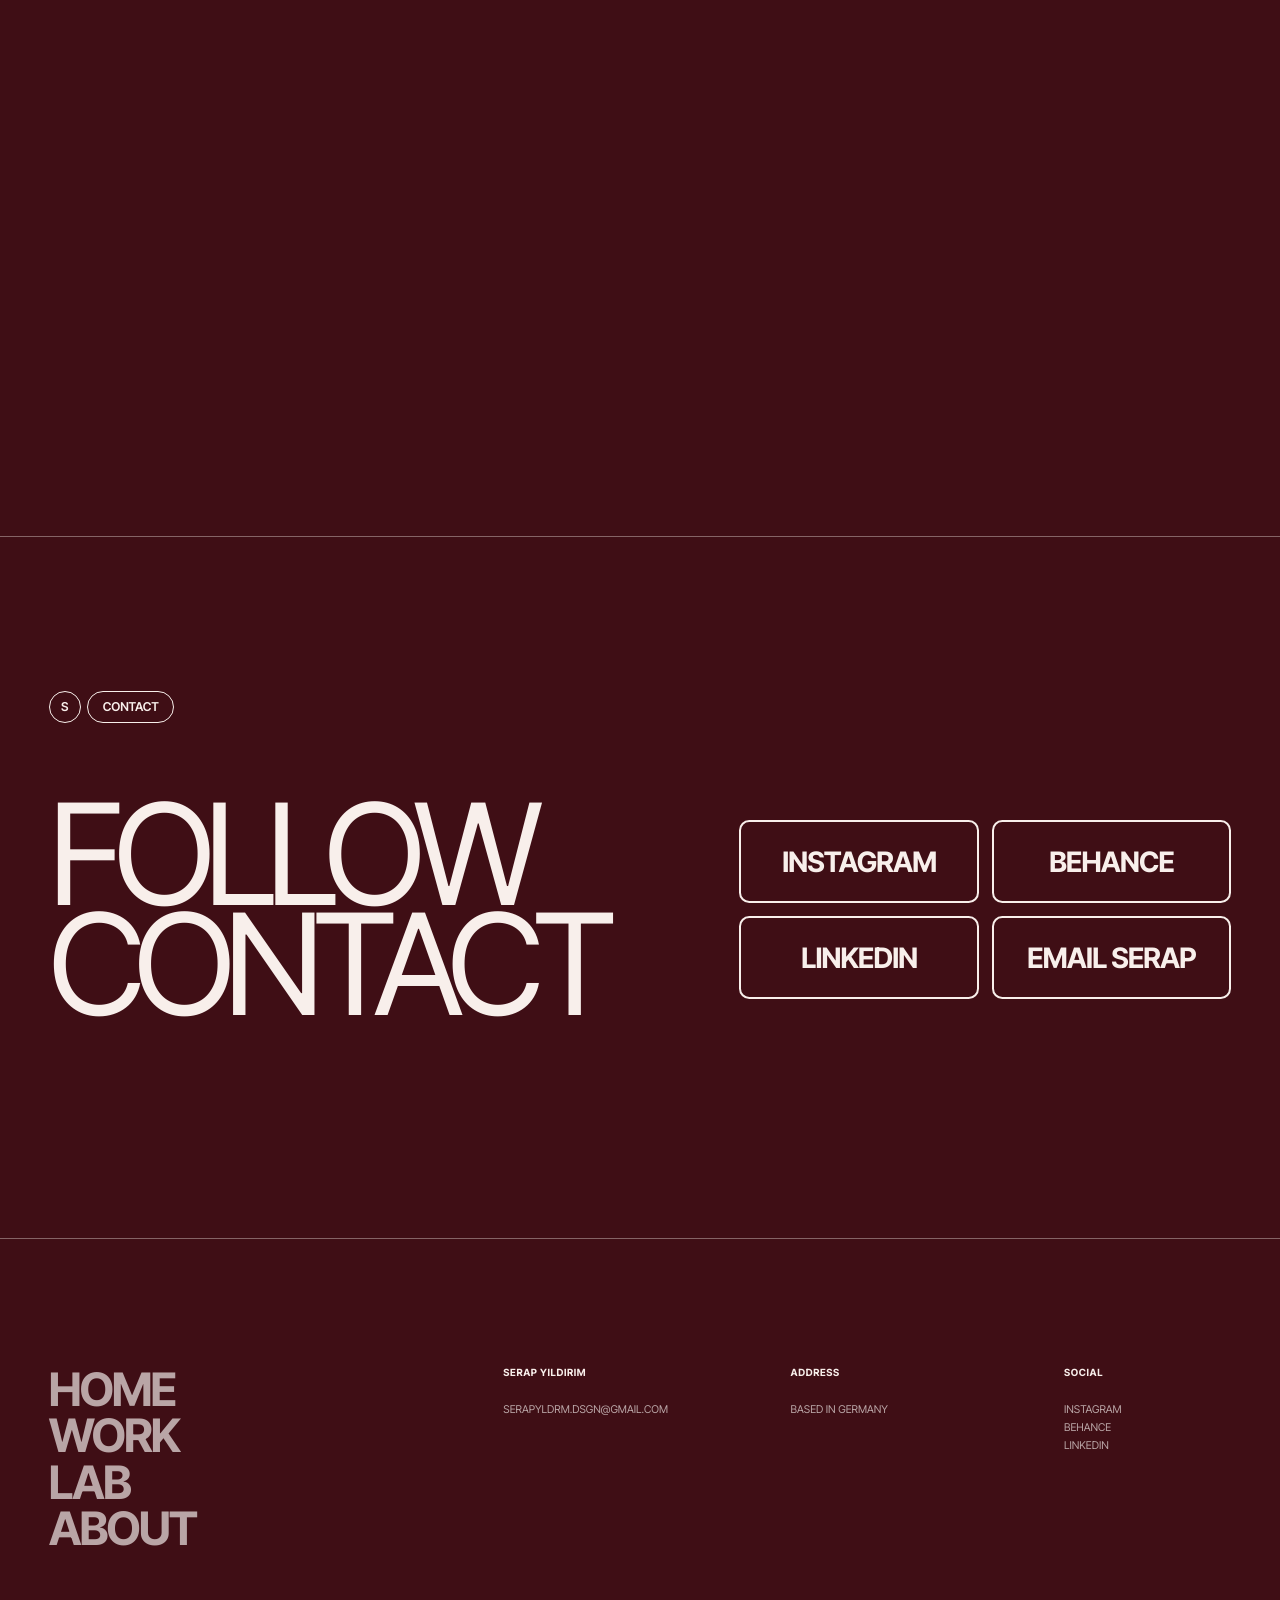
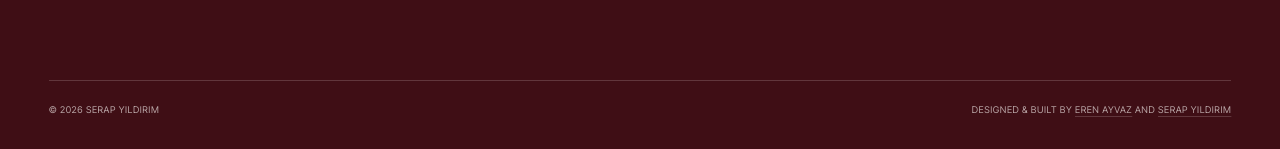
==== commit c37b71cc: "Credit Eren Ayvaz and Serap Yildirim in the footer, linking each name to LinkedIn" ====
--- a/about.html
+++ b/about.html
@@ -8,7 +8,7 @@
   <title>About — Serap Yıldırım</title>
   <link rel="preload" as="image" href="assets/web/lg/avatar/persona-identity-builder.webp">
   <link rel="icon" href="assets/favicon.svg" type="image/svg+xml">
-  <link rel="stylesheet" href="css/style.css">
+  <link rel="stylesheet" href="css/style.css?v=20260927b">
   <link rel="preload" href="assets/web/transition/serap-yildirim-sequence.jpg" as="image">
 </head>
 <body data-page="about">
@@ -63,6 +63,6 @@
   <div id="site-footer"></div>
 
   <script src="js/data.js"></script>
-  <script src="js/app.js?v=20260927"></script>
+  <script src="js/app.js?v=20260927b"></script>
 </body>
 </html>
--- a/css/style.css
+++ b/css/style.css
@@ -1443,8 +1443,10 @@
 
 .site-footer__bottom {
   display: flex;
+  flex-wrap: wrap;
+  align-items: baseline;
   justify-content: space-between;
-  gap: 1.5rem;
+  gap: 0.8rem 1.5rem;
   margin-top: clamp(5rem, 10vw, 11rem);
   padding-top: 1.5rem;
   border-top: 1px solid var(--line-soft);
@@ -1452,6 +1454,28 @@
   font-size: 0.58rem;
   letter-spacing: 0.06em;
   text-transform: uppercase;
+}
+
+.site-footer__credit {
+  margin: 0;
+  text-align: right;
+}
+
+.site-footer__credit a {
+  color: inherit;
+  text-decoration-line: underline;
+  text-decoration-color: var(--line-soft);
+  text-decoration-thickness: 1px;
+  text-underline-offset: 0.32em;
+  transition:
+    color 0.25s ease,
+    text-decoration-color 0.25s ease;
+}
+
+.site-footer__credit a:hover,
+.site-footer__credit a:focus-visible {
+  color: var(--white);
+  text-decoration-color: currentColor;
 }
 
 /* Shared page hero */
@@ -3753,6 +3777,10 @@
     flex-direction: column;
   }
 
+  .site-footer__credit {
+    text-align: left;
+  }
+
   .page-hero {
     min-height: 50svh;
   }
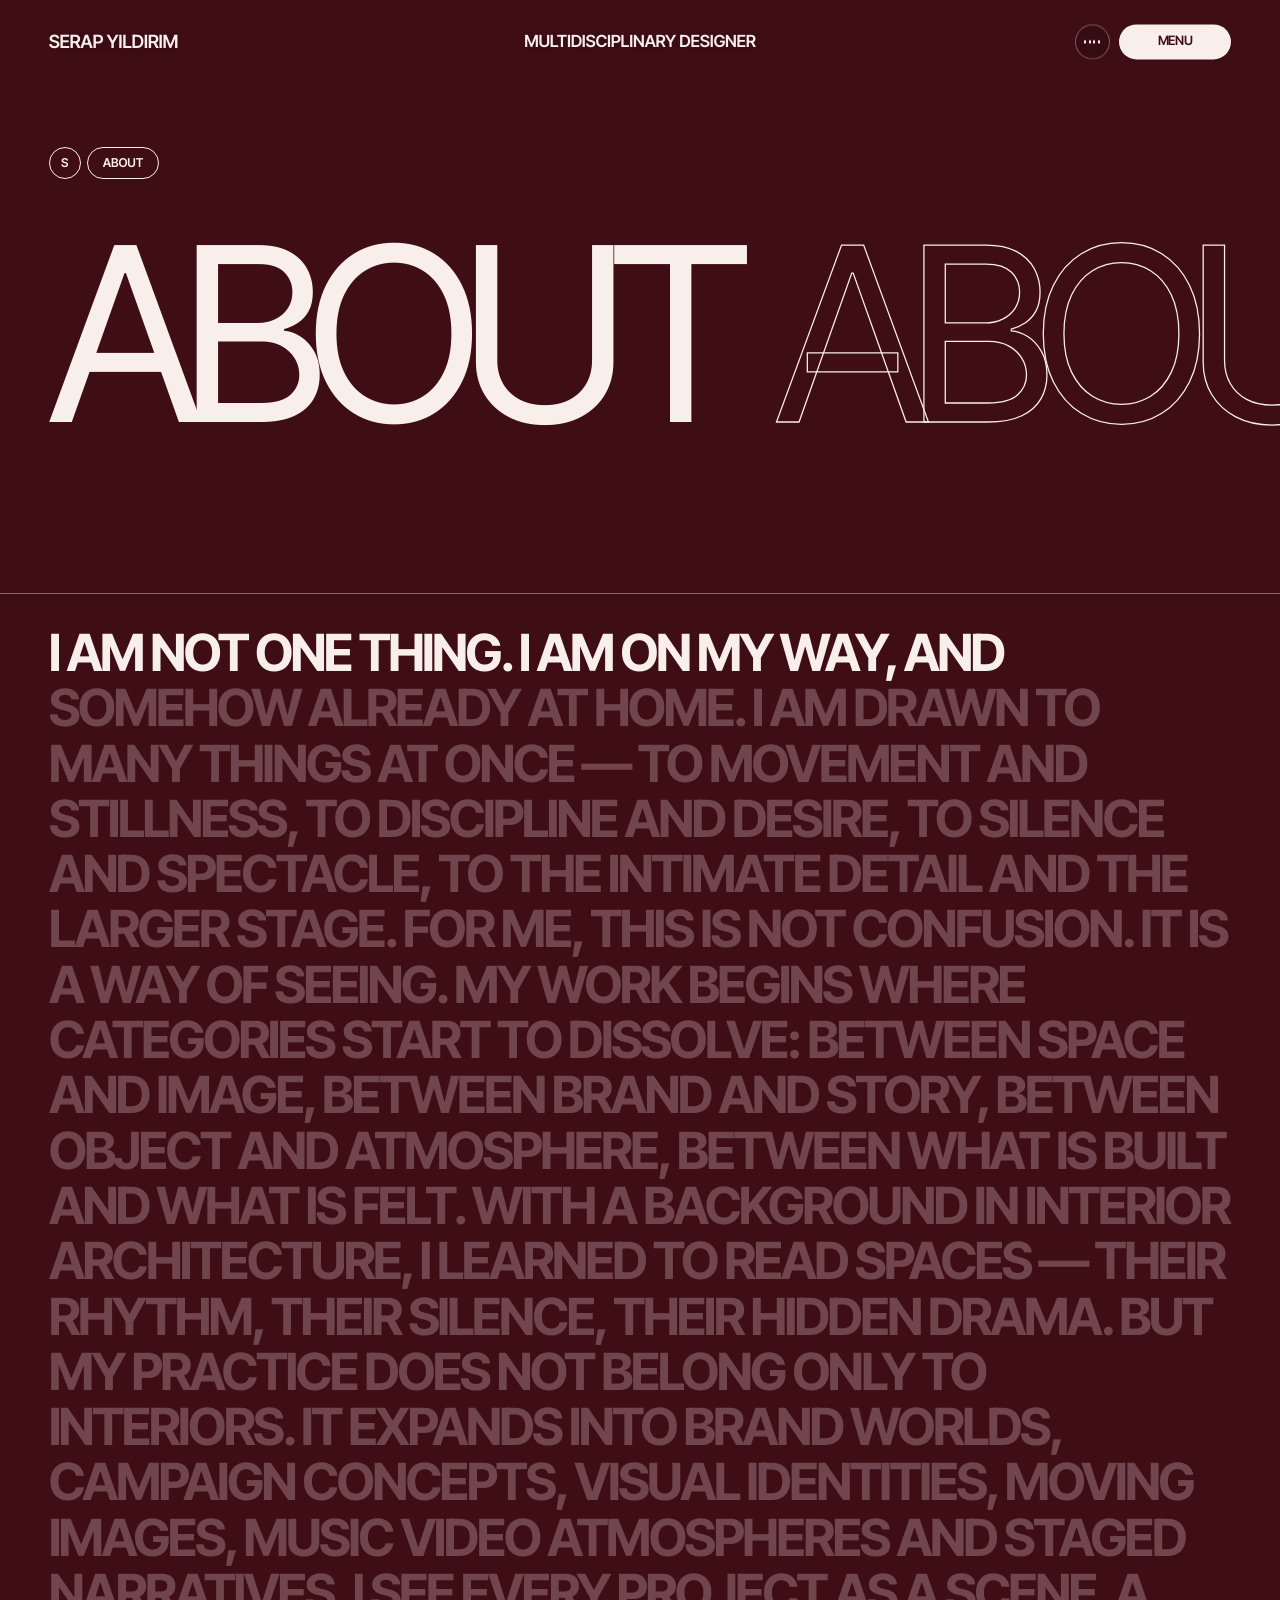
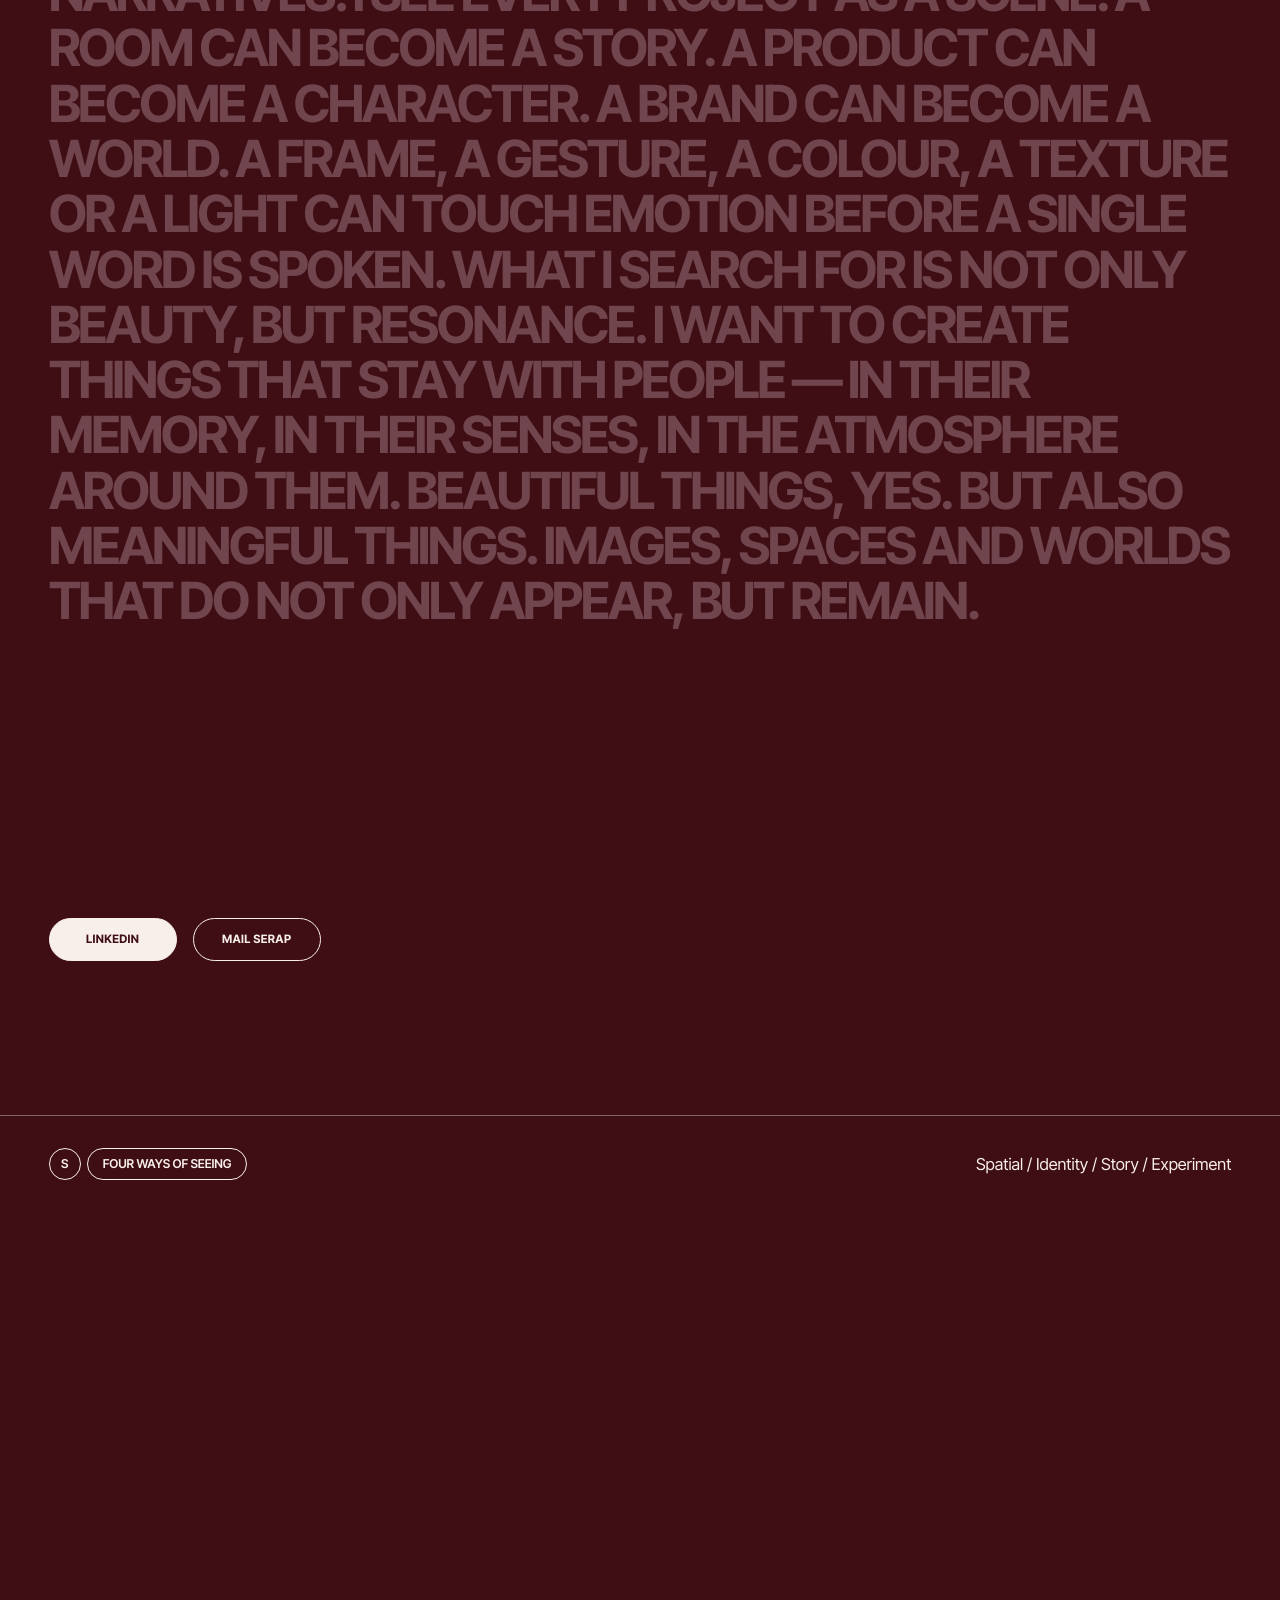
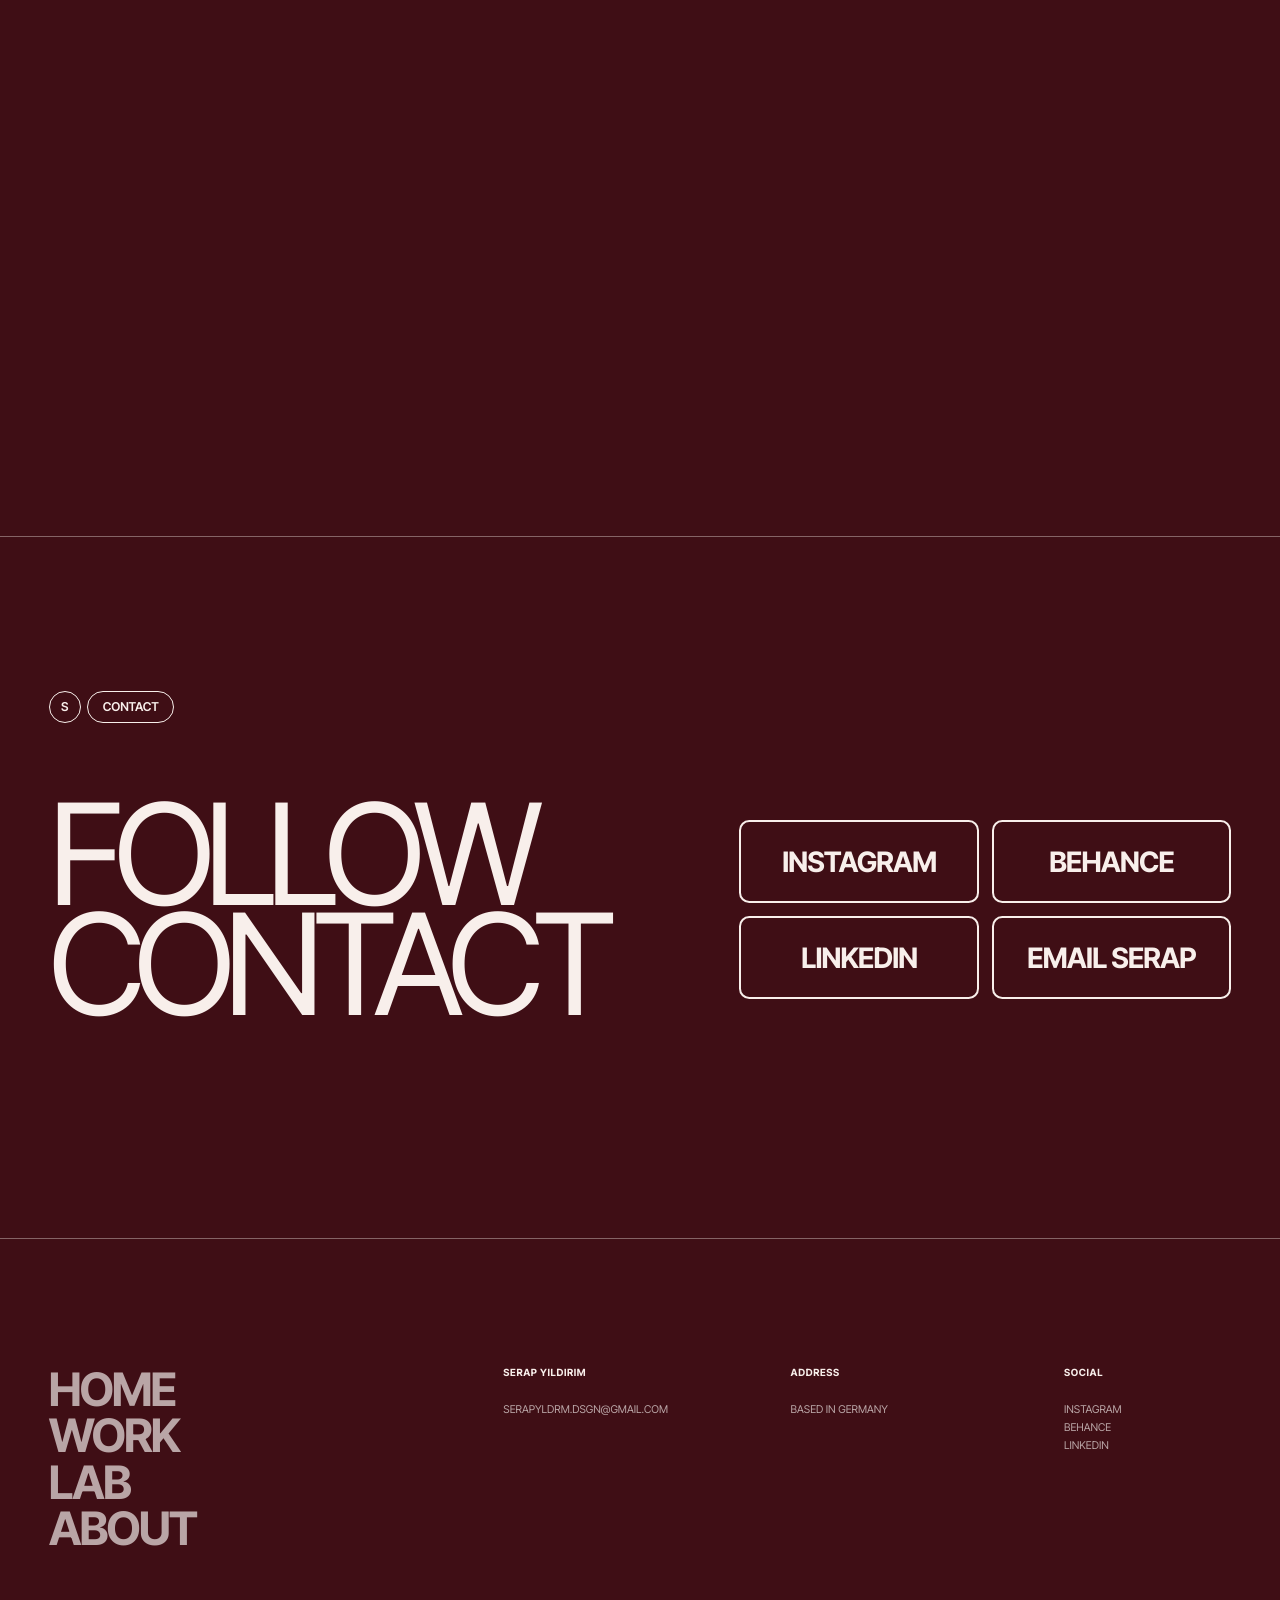
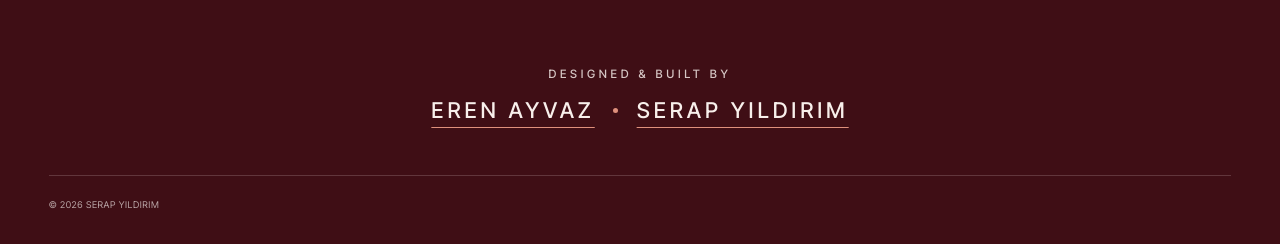
==== commit 96e204d6: "Give the footer credit its own presence so the names read clearly" ====
--- a/about.html
+++ b/about.html
@@ -8,7 +8,7 @@
   <title>About — Serap Yıldırım</title>
   <link rel="preload" as="image" href="assets/web/lg/avatar/persona-identity-builder.webp">
   <link rel="icon" href="assets/favicon.svg" type="image/svg+xml">
-  <link rel="stylesheet" href="css/style.css?v=20260927b">
+  <link rel="stylesheet" href="css/style.css?v=20260927c">
   <link rel="preload" href="assets/web/transition/serap-yildirim-sequence.jpg" as="image">
 </head>
 <body data-page="about">
@@ -63,6 +63,6 @@
   <div id="site-footer"></div>
 
   <script src="js/data.js"></script>
-  <script src="js/app.js?v=20260927b"></script>
+  <script src="js/app.js?v=20260927c"></script>
 </body>
 </html>
--- a/css/style.css
+++ b/css/style.css
@@ -1441,41 +1441,70 @@
   color: var(--white);
 }
 
+.site-footer__credit {
+  display: flex;
+  flex-direction: column;
+  align-items: center;
+  gap: 0.95rem;
+  margin: clamp(4.5rem, 9vw, 8rem) 0 0;
+  text-align: center;
+}
+
+.site-footer__credit-label {
+  color: rgba(248, 239, 235, 0.82);
+  font-size: 0.72rem;
+  font-weight: 500;
+  letter-spacing: 0.32em;
+  text-transform: uppercase;
+}
+
+.site-footer__credit-names {
+  display: flex;
+  flex-wrap: wrap;
+  align-items: center;
+  justify-content: center;
+  gap: 0.85rem 1.15rem;
+}
+
+.site-footer__credit-names a {
+  color: var(--white);
+  font-size: clamp(1.05rem, 1.7vw, 1.45rem);
+  font-weight: 500;
+  letter-spacing: 0.18em;
+  line-height: 1.2;
+  text-transform: uppercase;
+  text-decoration-line: underline;
+  text-decoration-color: var(--accent);
+  text-decoration-thickness: 1px;
+  text-underline-offset: 0.42em;
+  transition: color 0.25s ease;
+}
+
+.site-footer__credit-names a:hover,
+.site-footer__credit-names a:focus-visible {
+  color: var(--accent);
+}
+
+.site-footer__credit-mark {
+  width: 0.32rem;
+  height: 0.32rem;
+  border-radius: 50%;
+  background: var(--accent);
+}
+
 .site-footer__bottom {
   display: flex;
   flex-wrap: wrap;
   align-items: baseline;
   justify-content: space-between;
   gap: 0.8rem 1.5rem;
-  margin-top: clamp(5rem, 10vw, 11rem);
+  margin-top: clamp(2.4rem, 4vw, 3.4rem);
   padding-top: 1.5rem;
   border-top: 1px solid var(--line-soft);
   color: var(--grey);
   font-size: 0.58rem;
   letter-spacing: 0.06em;
   text-transform: uppercase;
-}
-
-.site-footer__credit {
-  margin: 0;
-  text-align: right;
-}
-
-.site-footer__credit a {
-  color: inherit;
-  text-decoration-line: underline;
-  text-decoration-color: var(--line-soft);
-  text-decoration-thickness: 1px;
-  text-underline-offset: 0.32em;
-  transition:
-    color 0.25s ease,
-    text-decoration-color 0.25s ease;
-}
-
-.site-footer__credit a:hover,
-.site-footer__credit a:focus-visible {
-  color: var(--white);
-  text-decoration-color: currentColor;
 }
 
 /* Shared page hero */
@@ -3777,10 +3806,6 @@
     flex-direction: column;
   }
 
-  .site-footer__credit {
-    text-align: left;
-  }
-
   .page-hero {
     min-height: 50svh;
   }
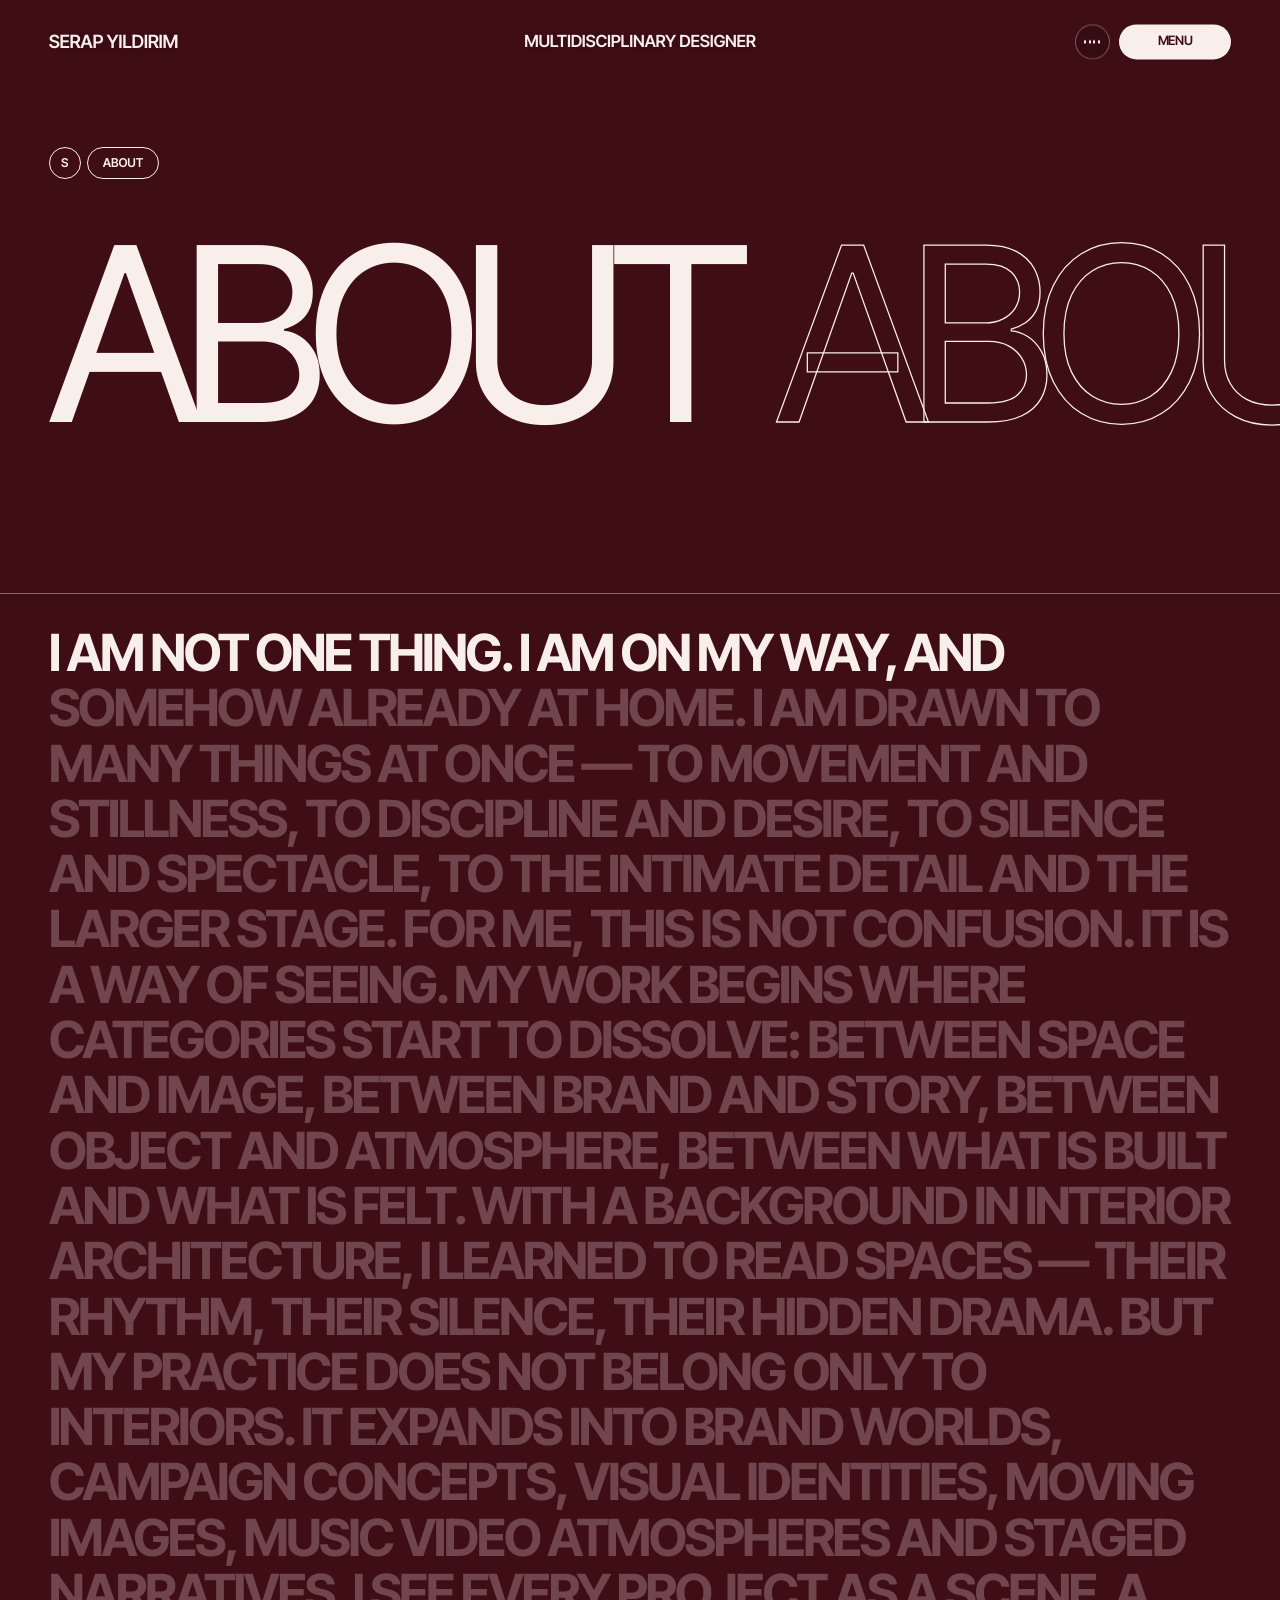
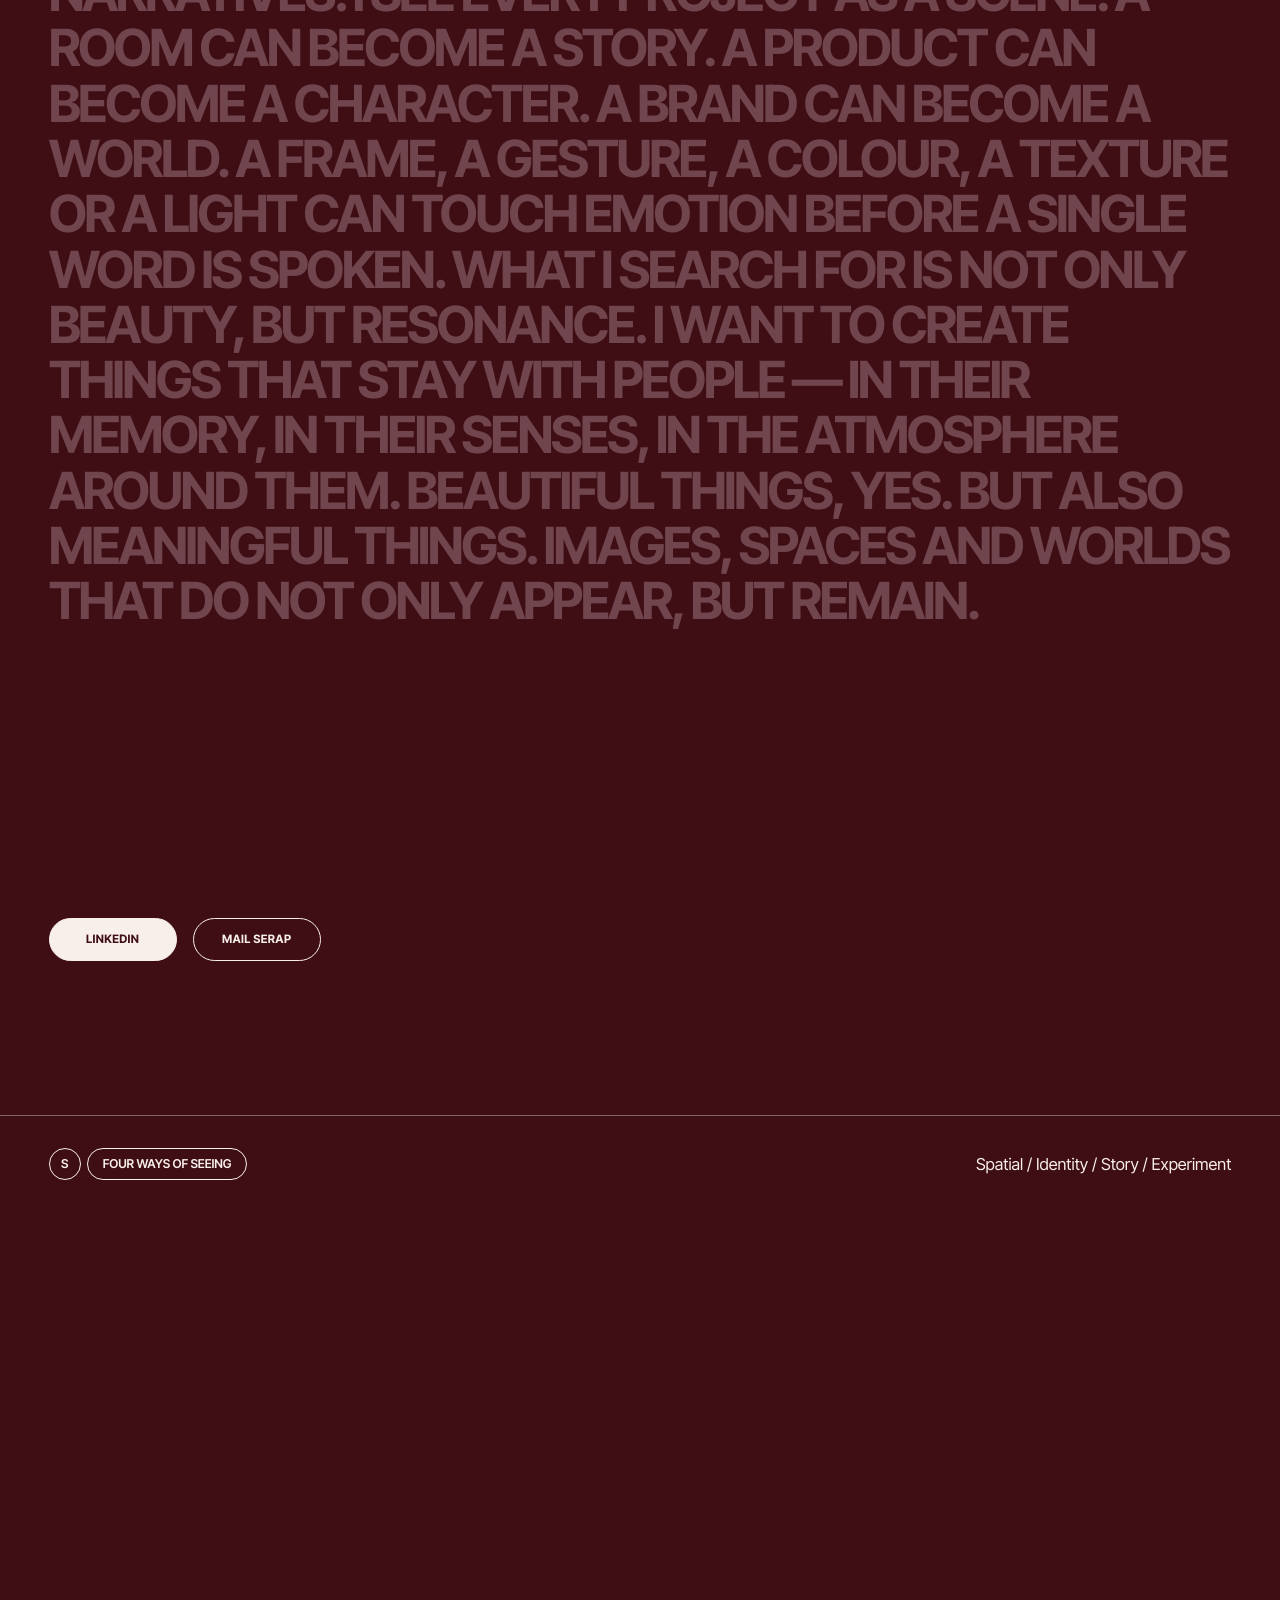
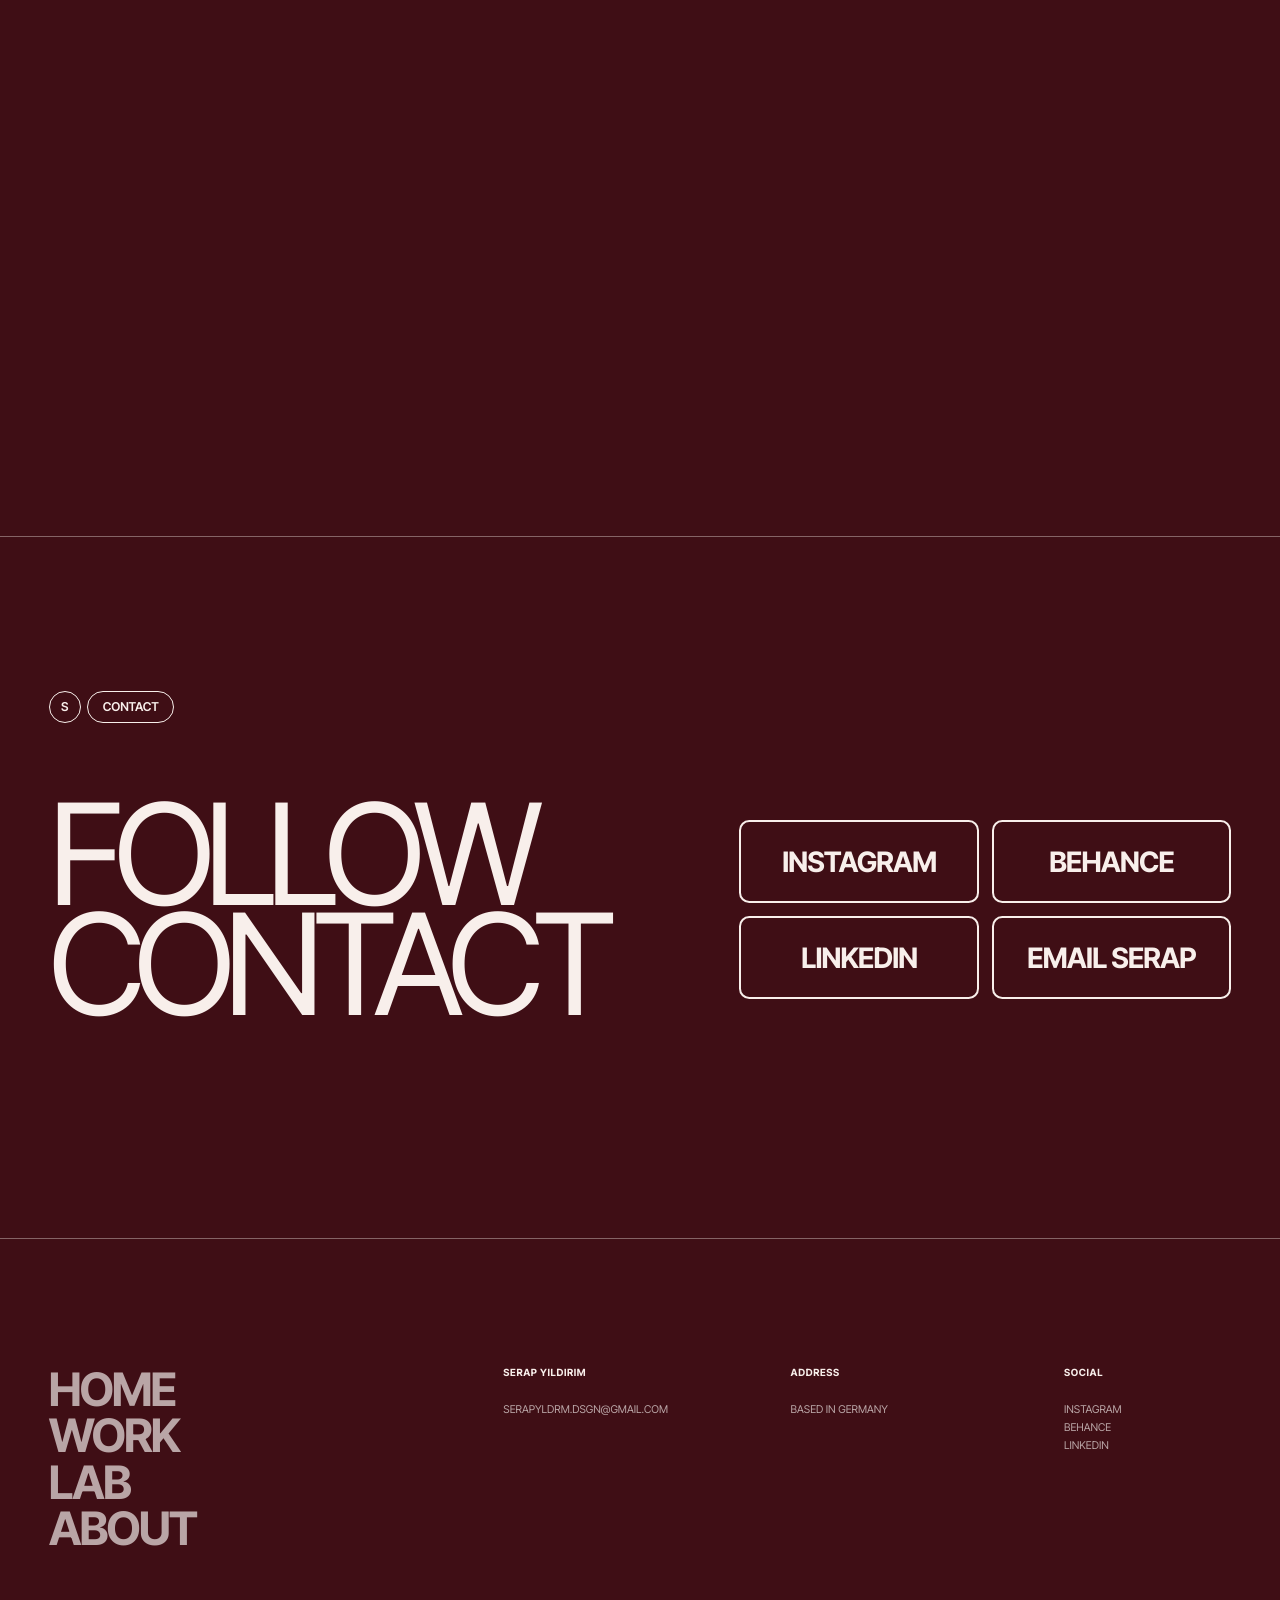
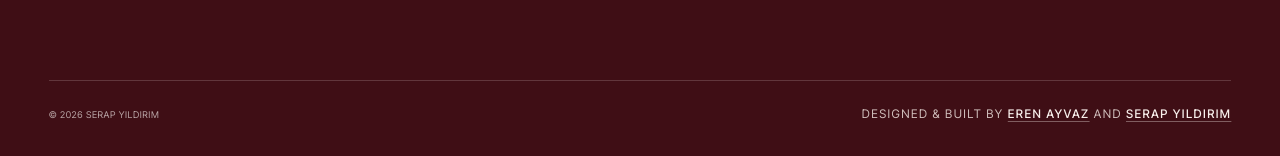
==== commit 905c1781: "Quiet the footer credit into a single professional line" ====
--- a/about.html
+++ b/about.html
@@ -8,7 +8,7 @@
   <title>About — Serap Yıldırım</title>
   <link rel="preload" as="image" href="assets/web/lg/avatar/persona-identity-builder.webp">
   <link rel="icon" href="assets/favicon.svg" type="image/svg+xml">
-  <link rel="stylesheet" href="css/style.css?v=20260927c">
+  <link rel="stylesheet" href="css/style.css?v=20260927d">
   <link rel="preload" href="assets/web/transition/serap-yildirim-sequence.jpg" as="image">
 </head>
 <body data-page="about">
@@ -63,6 +63,6 @@
   <div id="site-footer"></div>
 
   <script src="js/data.js"></script>
-  <script src="js/app.js?v=20260927c"></script>
+  <script src="js/app.js?v=20260927d"></script>
 </body>
 </html>
--- a/css/style.css
+++ b/css/style.css
@@ -1441,70 +1441,47 @@
   color: var(--white);
 }
 
-.site-footer__credit {
-  display: flex;
-  flex-direction: column;
-  align-items: center;
-  gap: 0.95rem;
-  margin: clamp(4.5rem, 9vw, 8rem) 0 0;
-  text-align: center;
-}
-
-.site-footer__credit-label {
-  color: rgba(248, 239, 235, 0.82);
-  font-size: 0.72rem;
-  font-weight: 500;
-  letter-spacing: 0.32em;
-  text-transform: uppercase;
-}
-
-.site-footer__credit-names {
-  display: flex;
-  flex-wrap: wrap;
-  align-items: center;
-  justify-content: center;
-  gap: 0.85rem 1.15rem;
-}
-
-.site-footer__credit-names a {
-  color: var(--white);
-  font-size: clamp(1.05rem, 1.7vw, 1.45rem);
-  font-weight: 500;
-  letter-spacing: 0.18em;
-  line-height: 1.2;
-  text-transform: uppercase;
-  text-decoration-line: underline;
-  text-decoration-color: var(--accent);
-  text-decoration-thickness: 1px;
-  text-underline-offset: 0.42em;
-  transition: color 0.25s ease;
-}
-
-.site-footer__credit-names a:hover,
-.site-footer__credit-names a:focus-visible {
-  color: var(--accent);
-}
-
-.site-footer__credit-mark {
-  width: 0.32rem;
-  height: 0.32rem;
-  border-radius: 50%;
-  background: var(--accent);
-}
-
 .site-footer__bottom {
   display: flex;
   flex-wrap: wrap;
   align-items: baseline;
   justify-content: space-between;
-  gap: 0.8rem 1.5rem;
-  margin-top: clamp(2.4rem, 4vw, 3.4rem);
+  gap: 0.8rem 2rem;
+  margin-top: clamp(5rem, 10vw, 11rem);
   padding-top: 1.5rem;
   border-top: 1px solid var(--line-soft);
   color: var(--grey);
   font-size: 0.58rem;
   letter-spacing: 0.06em;
   text-transform: uppercase;
+}
+
+.site-footer__credit {
+  margin: 0;
+  color: rgba(248, 239, 235, 0.78);
+  font-size: 0.74rem;
+  letter-spacing: 0.12em;
+  line-height: 1.6;
+  text-align: right;
+}
+
+.site-footer__credit a {
+  color: var(--white);
+  font-weight: 500;
+  white-space: nowrap;
+  text-decoration-line: underline;
+  text-decoration-color: rgba(248, 239, 235, 0.35);
+  text-decoration-thickness: 1px;
+  text-underline-offset: 0.28em;
+  transition:
+    color 0.25s ease,
+    text-decoration-color 0.25s ease;
+}
+
+.site-footer__credit a:hover,
+.site-footer__credit a:focus-visible {
+  color: var(--white);
+  text-decoration-color: var(--white);
 }
 
 /* Shared page hero */
@@ -3806,6 +3783,10 @@
     flex-direction: column;
   }
 
+  .site-footer__credit {
+    text-align: left;
+  }
+
   .page-hero {
     min-height: 50svh;
   }
